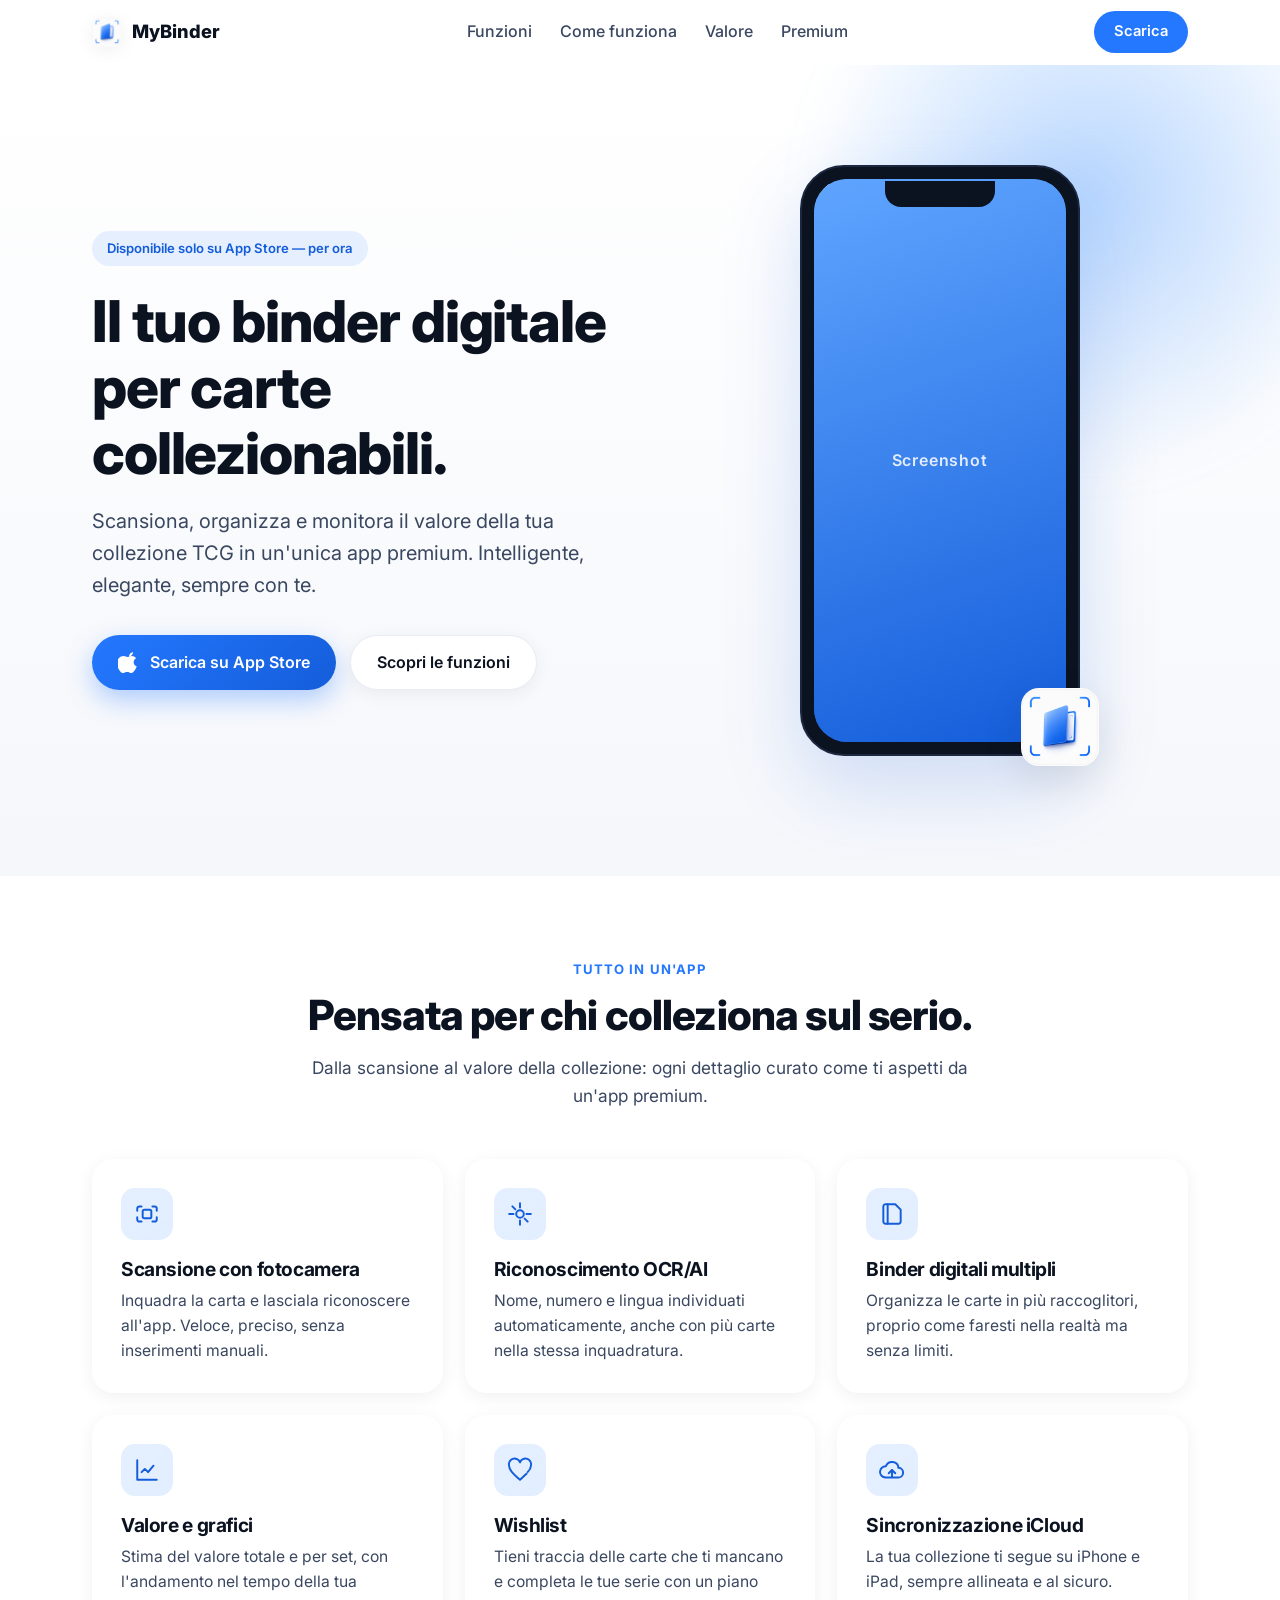
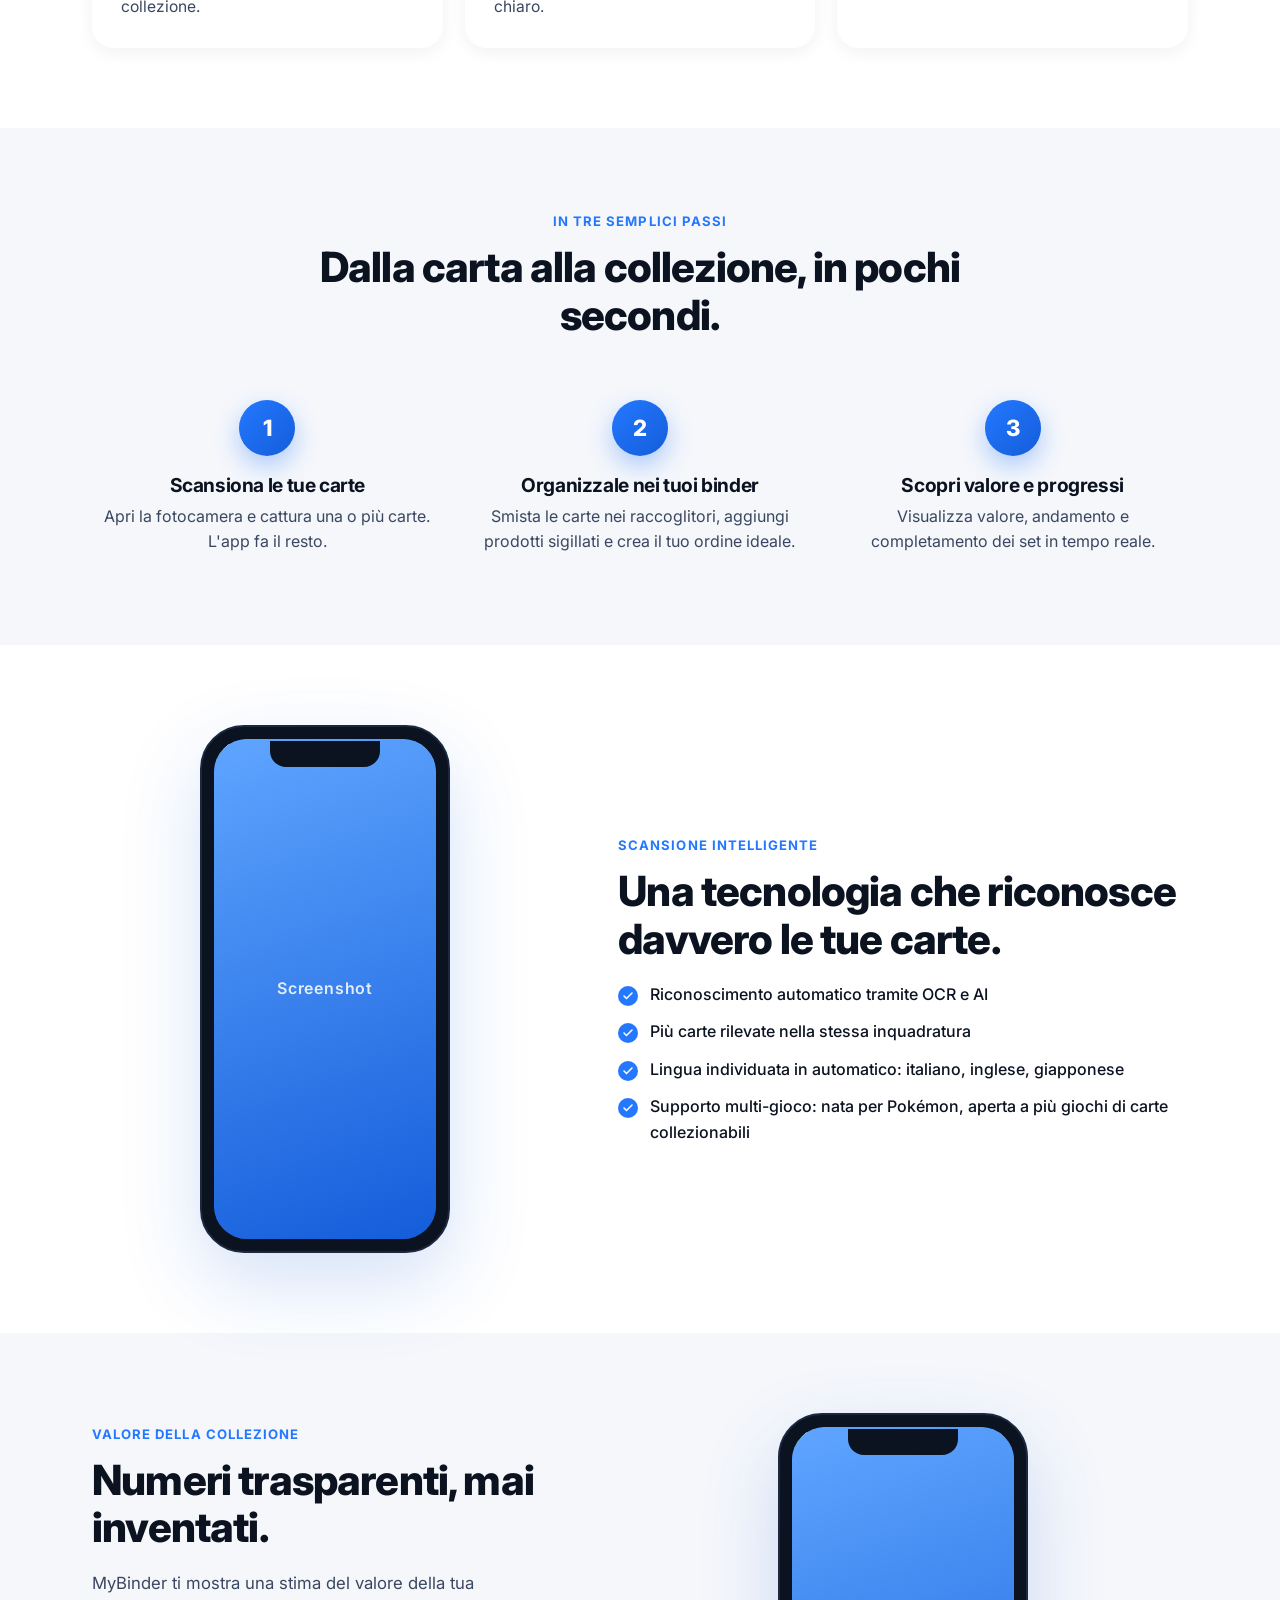
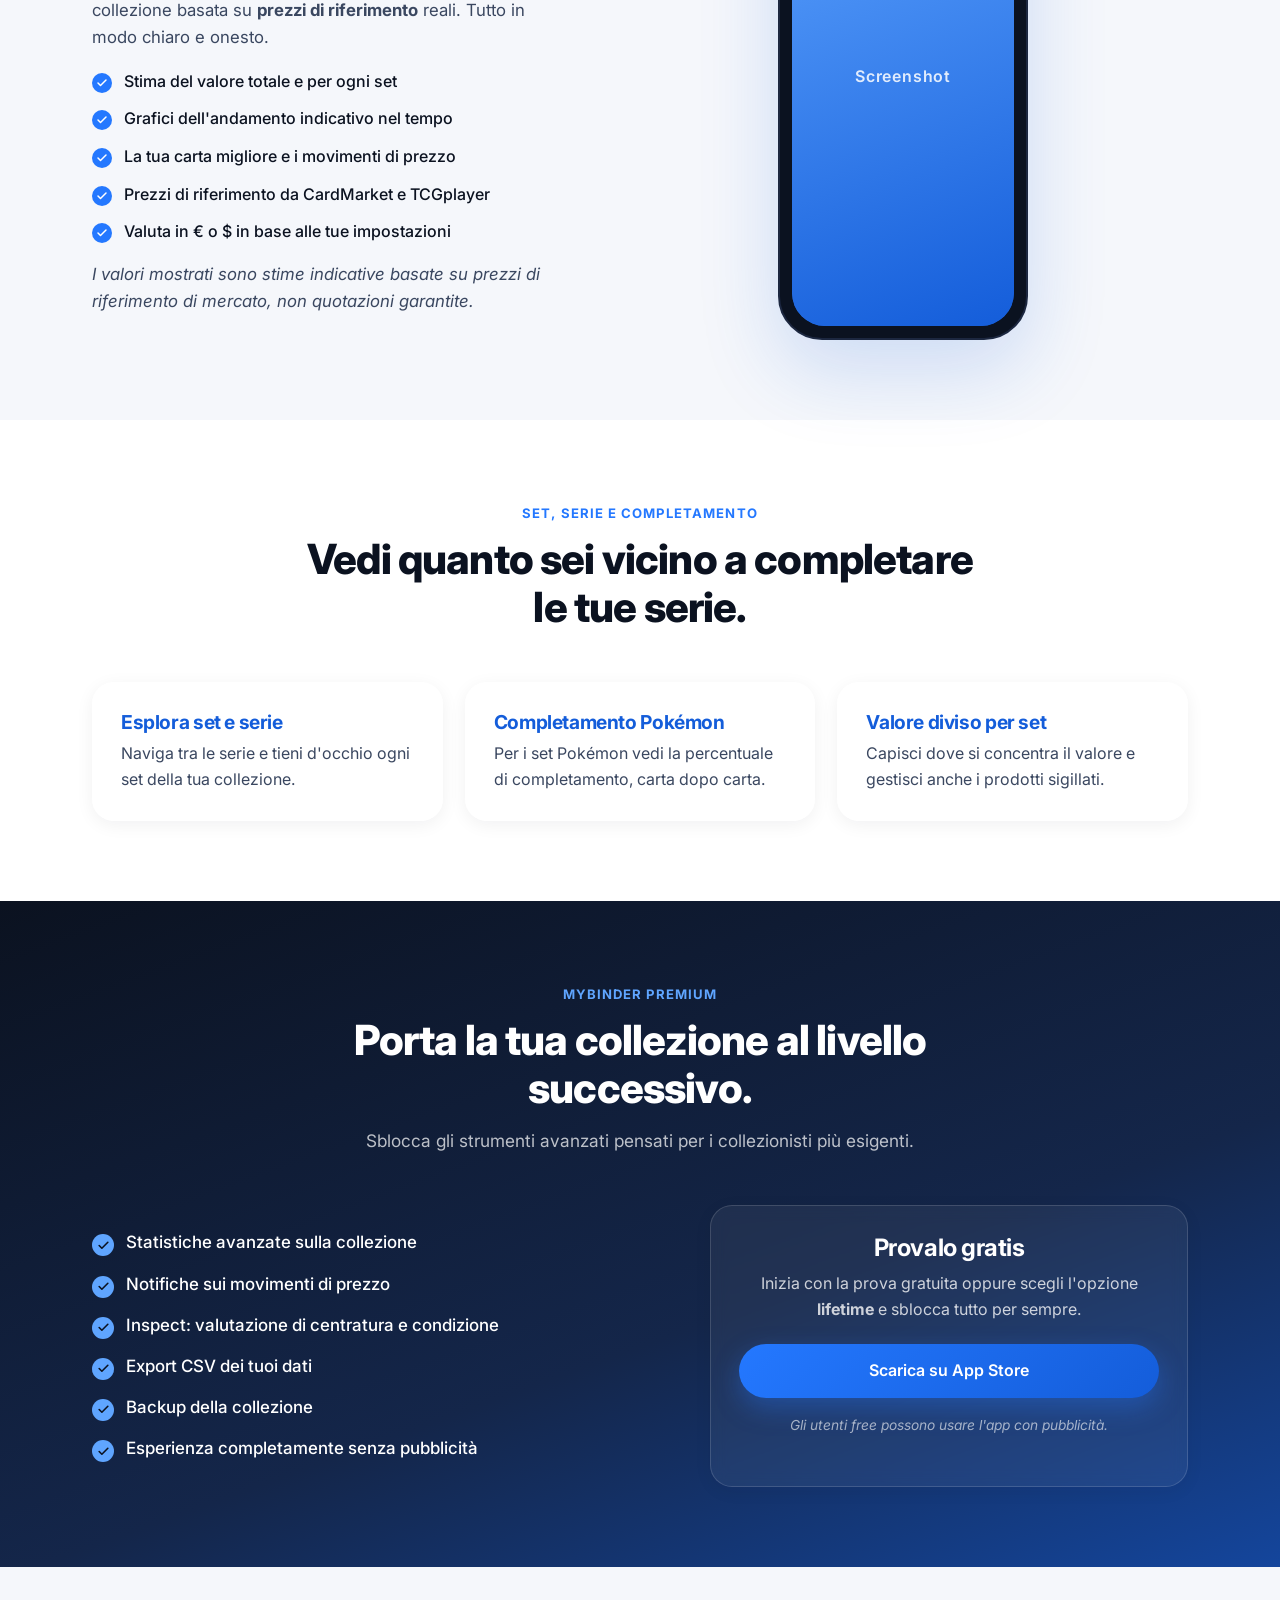
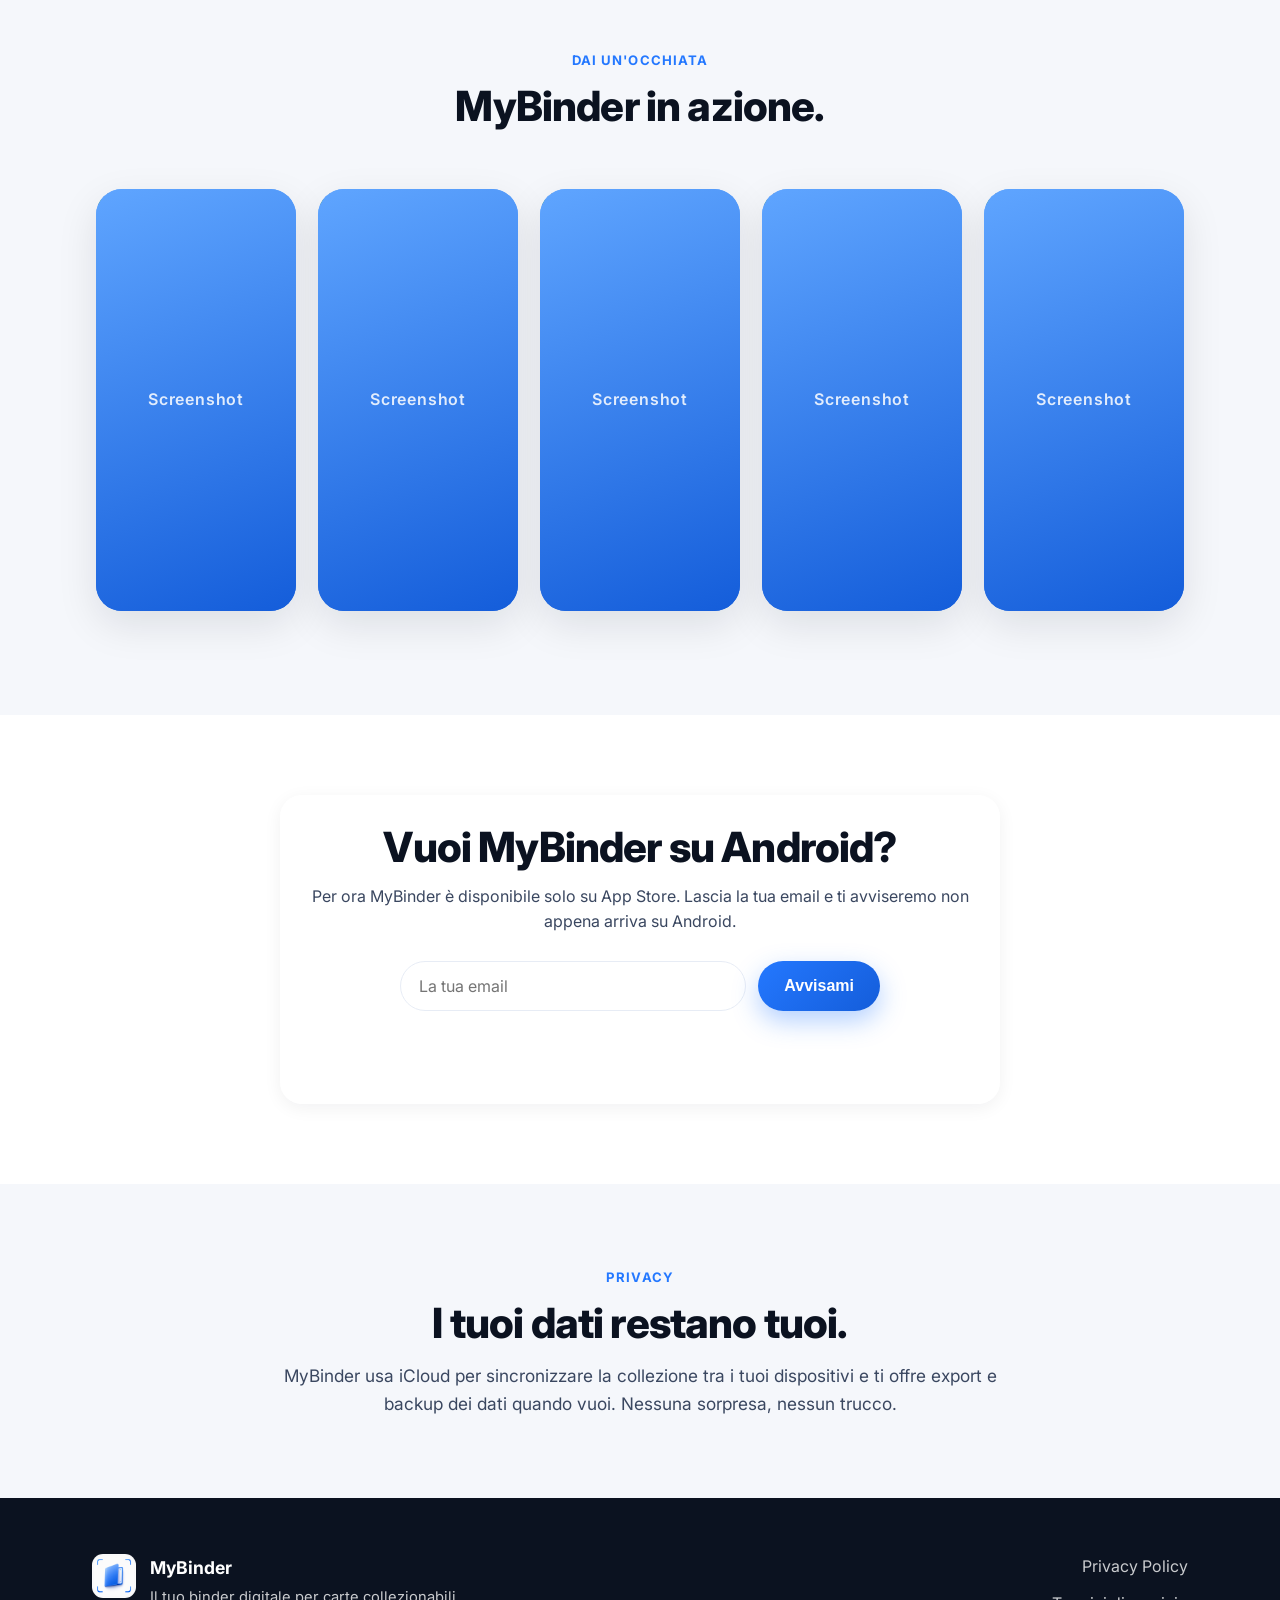
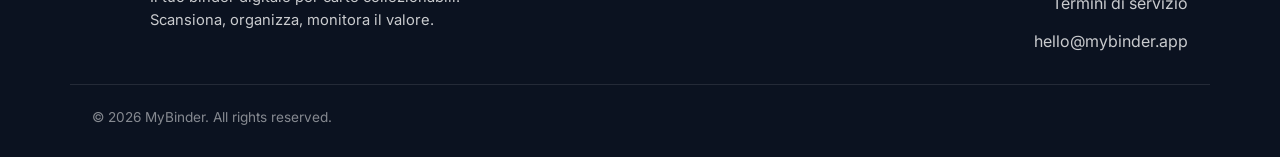
==== MyBinder-Site/index.html @ ea9245f7 "Initial MyBinder website" ====
<!DOCTYPE html>
<html lang="it">
<head>
  <meta charset="UTF-8" />
  <meta name="viewport" content="width=device-width, initial-scale=1.0" />

  <!-- ===================== SEO ===================== -->
  <title>MyBinder — Il tuo binder digitale per carte collezionabili</title>
  <meta name="description" content="MyBinder è l'app premium per iPhone e iPad che ti permette di scansionare, organizzare e monitorare il valore della tua collezione di carte TCG. Multi-gioco, intelligente, elegante." />
  <meta name="theme-color" content="#2478FF" />
  <link rel="canonical" href="https://www.mybinder.app/" />

  <!-- ===================== Open Graph ===================== -->
  <meta property="og:type" content="website" />
  <meta property="og:title" content="MyBinder — Il tuo binder digitale per carte collezionabili" />
  <meta property="og:description" content="Scansiona, organizza e monitora il valore della tua collezione TCG in un'unica app premium. Disponibile su App Store." />
  <meta property="og:image" content="assets/og-image.png" /> <!-- TODO: sostituisci con un'immagine social 1200x630 -->
  <meta property="og:url" content="https://www.mybinder.app/" />
  <meta property="og:locale" content="it_IT" />

  <!-- ===================== Twitter ===================== -->
  <meta name="twitter:card" content="summary_large_image" />
  <meta name="twitter:title" content="MyBinder — Il tuo binder digitale per carte collezionabili" />
  <meta name="twitter:description" content="Scansiona, organizza e monitora il valore della tua collezione TCG in un'unica app premium." />
  <meta name="twitter:image" content="assets/og-image.png" />

  <!-- ===================== Favicon / App icon ===================== -->
  <link rel="icon" type="image/png" href="assets/app-icon.png" />
  <link rel="apple-touch-icon" href="assets/app-icon.png" />

  <!-- ===================== Fonts ===================== -->
  <link rel="preconnect" href="https://fonts.googleapis.com" />
  <link rel="preconnect" href="https://fonts.gstatic.com" crossorigin />
  <link href="https://fonts.googleapis.com/css2?family=Inter:wght@400;500;600;700;800&display=swap" rel="stylesheet" />

  <link rel="stylesheet" href="styles/style.css" />
</head>
<body>

  <!-- ===================== NAVBAR ===================== -->
  <header class="nav" id="nav">
    <div class="container nav__inner">
      <a href="#hero" class="nav__brand">
        <img src="assets/app-icon.png" alt="Icona MyBinder" class="nav__icon" />
        <span>MyBinder</span>
      </a>
      <nav class="nav__links">
        <a href="#features">Funzioni</a>
        <a href="#how">Come funziona</a>
        <a href="#value">Valore</a>
        <a href="#premium">Premium</a>
      </nav>
      <!-- TODO: incolla qui il link reale dell'App Store -->
      <a href="#" class="btn btn--small" data-appstore>Scarica</a>
    </div>
  </header>

  <main>

    <!-- ===================== HERO ===================== -->
    <section class="hero" id="hero">
      <div class="hero__glow" aria-hidden="true"></div>
      <div class="container hero__inner">
        <div class="hero__copy reveal">
          <span class="hero__badge">Disponibile solo su App Store — per ora</span>
          <h1 class="hero__title">Il tuo binder digitale<br />per carte collezionabili.</h1>
          <p class="hero__subtitle">
            Scansiona, organizza e monitora il valore della tua collezione TCG
            in un'unica app premium. Intelligente, elegante, sempre con te.
          </p>
          <div class="hero__cta">
            <!-- TODO: incolla qui il link reale dell'App Store -->
            <a href="#" class="btn btn--appstore" data-appstore>
              <svg viewBox="0 0 24 24" width="22" height="22" fill="currentColor" aria-hidden="true"><path d="M16.365 1.43c0 1.14-.42 2.2-1.12 3-.78.9-2.05 1.6-3.1 1.52-.13-1.1.43-2.27 1.1-3.02.77-.86 2.13-1.5 3.12-1.5zM20.5 17.04c-.6 1.38-.88 2-1.66 3.22-1.08 1.7-2.6 3.82-4.49 3.84-1.68.02-2.11-1.1-4.39-1.08-2.28.01-2.76 1.1-4.44 1.08-1.89-.02-3.33-1.93-4.41-3.63C-1.4 16.7-1.72 10.9.95 7.86c1.27-1.45 3.27-2.37 5.1-2.37 1.86 0 3.03 1.1 4.57 1.1 1.49 0 2.4-1.1 4.55-1.1 1.63 0 3.36.89 4.59 2.42-4.03 2.2-3.37 7.96.74 9.13z"/></svg>
              Scarica su App Store
            </a>
            <a href="#features" class="btn btn--ghost">Scopri le funzioni</a>
          </div>
        </div>

        <div class="hero__visual reveal">
          <div class="phone">
            <div class="phone__notch" aria-hidden="true"></div>
            <!-- TODO: sostituisci con lo screenshot reale della home (assets/screenshots/screenshot-home.png) -->
            <img src="assets/screenshots/screenshot-home.png" alt="Schermata principale di MyBinder" class="phone__shot" onerror="this.classList.add('is-placeholder')" />
          </div>
          <div class="hero__appicon">
            <img src="assets/app-icon.png" alt="Icona dell'app MyBinder" />
          </div>
        </div>
      </div>
    </section>

    <!-- ===================== FEATURE PRINCIPALI ===================== -->
    <section class="section" id="features">
      <div class="container">
        <div class="section__head reveal">
          <span class="eyebrow">Tutto in un'app</span>
          <h2>Pensata per chi colleziona sul serio.</h2>
          <p>Dalla scansione al valore della collezione: ogni dettaglio curato come ti aspetti da un'app premium.</p>
        </div>

        <div class="grid grid--features">
          <article class="card feature reveal">
            <div class="feature__icon">
              <svg viewBox="0 0 24 24" fill="none" stroke="currentColor" stroke-width="1.8" stroke-linecap="round" stroke-linejoin="round"><path d="M3 9V7a2 2 0 0 1 2-2h2"/><path d="M17 5h2a2 2 0 0 1 2 2v2"/><path d="M21 15v2a2 2 0 0 1-2 2h-2"/><path d="M7 19H5a2 2 0 0 1-2-2v-2"/><rect x="8" y="8" width="8" height="8" rx="1.5"/></svg>
            </div>
            <h3>Scansione con fotocamera</h3>
            <p>Inquadra la carta e lasciala riconoscere all'app. Veloce, preciso, senza inserimenti manuali.</p>
          </article>

          <article class="card feature reveal">
            <div class="feature__icon">
              <svg viewBox="0 0 24 24" fill="none" stroke="currentColor" stroke-width="1.8" stroke-linecap="round" stroke-linejoin="round"><path d="M12 2v4"/><path d="M12 18v4"/><path d="m4.93 4.93 2.83 2.83"/><path d="m16.24 16.24 2.83 2.83"/><path d="M2 12h4"/><path d="M18 12h4"/><circle cx="12" cy="12" r="3.5"/></svg>
            </div>
            <h3>Riconoscimento OCR/AI</h3>
            <p>Nome, numero e lingua individuati automaticamente, anche con più carte nella stessa inquadratura.</p>
          </article>

          <article class="card feature reveal">
            <div class="feature__icon">
              <svg viewBox="0 0 24 24" fill="none" stroke="currentColor" stroke-width="1.8" stroke-linecap="round" stroke-linejoin="round"><path d="M4 5a2 2 0 0 1 2-2h9l5 5v11a2 2 0 0 1-2 2H6a2 2 0 0 1-2-2z"/><path d="M8 3v18"/></svg>
            </div>
            <h3>Binder digitali multipli</h3>
            <p>Organizza le carte in più raccoglitori, proprio come faresti nella realtà ma senza limiti.</p>
          </article>

          <article class="card feature reveal">
            <div class="feature__icon">
              <svg viewBox="0 0 24 24" fill="none" stroke="currentColor" stroke-width="1.8" stroke-linecap="round" stroke-linejoin="round"><path d="M3 3v18h18"/><path d="m7 14 3-3 3 3 5-6"/></svg>
            </div>
            <h3>Valore e grafici</h3>
            <p>Stima del valore totale e per set, con l'andamento nel tempo della tua collezione.</p>
          </article>

          <article class="card feature reveal">
            <div class="feature__icon">
              <svg viewBox="0 0 24 24" fill="none" stroke="currentColor" stroke-width="1.8" stroke-linecap="round" stroke-linejoin="round"><path d="M19 14c1.5-1.5 3-3.3 3-5.5A4.5 4.5 0 0 0 12 5 4.5 4.5 0 0 0 2 8.5C2 13 7.5 17 12 21c2-1.8 4.4-3.9 6-5.5"/></svg>
            </div>
            <h3>Wishlist</h3>
            <p>Tieni traccia delle carte che ti mancano e completa le tue serie con un piano chiaro.</p>
          </article>

          <article class="card feature reveal">
            <div class="feature__icon">
              <svg viewBox="0 0 24 24" fill="none" stroke="currentColor" stroke-width="1.8" stroke-linecap="round" stroke-linejoin="round"><path d="M17.5 19a4.5 4.5 0 0 0 .5-9 6 6 0 0 0-11.6-1.5A4 4 0 0 0 6 19z"/><path d="M12 12v6"/><path d="m9 15 3-3 3 3"/></svg>
            </div>
            <h3>Sincronizzazione iCloud</h3>
            <p>La tua collezione ti segue su iPhone e iPad, sempre allineata e al sicuro.</p>
          </article>
        </div>
      </div>
    </section>

    <!-- ===================== COME FUNZIONA ===================== -->
    <section class="section section--soft" id="how">
      <div class="container">
        <div class="section__head reveal">
          <span class="eyebrow">In tre semplici passi</span>
          <h2>Dalla carta alla collezione, in pochi secondi.</h2>
        </div>

        <div class="grid grid--steps">
          <article class="step reveal">
            <span class="step__num">1</span>
            <h3>Scansiona le tue carte</h3>
            <p>Apri la fotocamera e cattura una o più carte. L'app fa il resto.</p>
          </article>
          <article class="step reveal">
            <span class="step__num">2</span>
            <h3>Organizzale nei tuoi binder</h3>
            <p>Smista le carte nei raccoglitori, aggiungi prodotti sigillati e crea il tuo ordine ideale.</p>
          </article>
          <article class="step reveal">
            <span class="step__num">3</span>
            <h3>Scopri valore e progressi</h3>
            <p>Visualizza valore, andamento e completamento dei set in tempo reale.</p>
          </article>
        </div>
      </div>
    </section>

    <!-- ===================== SCANSIONE INTELLIGENTE ===================== -->
    <section class="section" id="scan">
      <div class="container split">
        <div class="split__media reveal">
          <div class="phone phone--sm">
            <div class="phone__notch" aria-hidden="true"></div>
            <!-- TODO: sostituisci con screenshot-scan.png -->
            <img src="assets/screenshots/screenshot-scan.png" alt="Schermata di scansione di MyBinder" class="phone__shot" onerror="this.classList.add('is-placeholder')" />
          </div>
        </div>
        <div class="split__copy reveal">
          <span class="eyebrow">Scansione intelligente</span>
          <h2>Una tecnologia che riconosce davvero le tue carte.</h2>
          <ul class="ticks">
            <li>Riconoscimento automatico tramite OCR e AI</li>
            <li>Più carte rilevate nella stessa inquadratura</li>
            <li>Lingua individuata in automatico: italiano, inglese, giapponese</li>
            <li>Supporto multi-gioco: nata per Pokémon, aperta a più giochi di carte collezionabili</li>
          </ul>
        </div>
      </div>
    </section>

    <!-- ===================== VALORE DELLA COLLEZIONE ===================== -->
    <section class="section section--soft" id="value">
      <div class="container split split--reverse">
        <div class="split__media reveal">
          <div class="phone phone--sm">
            <div class="phone__notch" aria-hidden="true"></div>
            <!-- TODO: sostituisci con screenshot-value.png -->
            <img src="assets/screenshots/screenshot-value.png" alt="Schermata del valore della collezione in MyBinder" class="phone__shot" onerror="this.classList.add('is-placeholder')" />
          </div>
        </div>
        <div class="split__copy reveal">
          <span class="eyebrow">Valore della collezione</span>
          <h2>Numeri trasparenti, mai inventati.</h2>
          <p>
            MyBinder ti mostra una stima del valore della tua collezione basata su
            <strong>prezzi di riferimento</strong> reali. Tutto in modo chiaro e onesto.
          </p>
          <ul class="ticks">
            <li>Stima del valore totale e per ogni set</li>
            <li>Grafici dell'andamento indicativo nel tempo</li>
            <li>La tua carta migliore e i movimenti di prezzo</li>
            <li>Prezzi di riferimento da CardMarket e TCGplayer</li>
            <li>Valuta in € o $ in base alle tue impostazioni</li>
          </ul>
          <p class="note">
            I valori mostrati sono stime indicative basate su prezzi di riferimento di mercato, non quotazioni garantite.
          </p>
        </div>
      </div>
    </section>

    <!-- ===================== SET, SERIE E COMPLETAMENTO ===================== -->
    <section class="section" id="sets">
      <div class="container">
        <div class="section__head reveal">
          <span class="eyebrow">Set, serie e completamento</span>
          <h2>Vedi quanto sei vicino a completare le tue serie.</h2>
        </div>
        <div class="grid grid--trio">
          <article class="card pill reveal">
            <h3>Esplora set e serie</h3>
            <p>Naviga tra le serie e tieni d'occhio ogni set della tua collezione.</p>
          </article>
          <article class="card pill reveal">
            <h3>Completamento Pokémon</h3>
            <p>Per i set Pokémon vedi la percentuale di completamento, carta dopo carta.</p>
          </article>
          <article class="card pill reveal">
            <h3>Valore diviso per set</h3>
            <p>Capisci dove si concentra il valore e gestisci anche i prodotti sigillati.</p>
          </article>
        </div>
      </div>
    </section>

    <!-- ===================== PREMIUM ===================== -->
    <section class="section section--premium" id="premium">
      <div class="container">
        <div class="section__head reveal">
          <span class="eyebrow eyebrow--light">MyBinder Premium</span>
          <h2>Porta la tua collezione al livello successivo.</h2>
          <p>Sblocca gli strumenti avanzati pensati per i collezionisti più esigenti.</p>
        </div>

        <div class="premium__grid">
          <ul class="premium__list reveal">
            <li>Statistiche avanzate sulla collezione</li>
            <li>Notifiche sui movimenti di prezzo</li>
            <li>Inspect: valutazione di centratura e condizione</li>
            <li>Export CSV dei tuoi dati</li>
            <li>Backup della collezione</li>
            <li>Esperienza completamente senza pubblicità</li>
          </ul>
          <div class="premium__cta card reveal">
            <h3>Provalo gratis</h3>
            <p>Inizia con la prova gratuita oppure scegli l'opzione <strong>lifetime</strong> e sblocca tutto per sempre.</p>
            <!-- TODO: incolla qui il link reale dell'App Store -->
            <a href="#" class="btn btn--appstore" data-appstore>Scarica su App Store</a>
            <p class="note note--center">Gli utenti free possono usare l'app con pubblicità.</p>
          </div>
        </div>
      </div>
    </section>

    <!-- ===================== SCREENSHOT GALLERY ===================== -->
    <section class="section section--soft" id="gallery">
      <div class="container">
        <div class="section__head reveal">
          <span class="eyebrow">Dai un'occhiata</span>
          <h2>MyBinder in azione.</h2>
        </div>
        <div class="gallery reveal">
          <!-- TODO: sostituisci ogni immagine con lo screenshot reale corrispondente -->
          <div class="gallery__item"><img src="assets/screenshots/screenshot-home.png" alt="Schermata home" onerror="this.classList.add('is-placeholder')" /></div>
          <div class="gallery__item"><img src="assets/screenshots/screenshot-scan.png" alt="Schermata scansione" onerror="this.classList.add('is-placeholder')" /></div>
          <div class="gallery__item"><img src="assets/screenshots/screenshot-binder.png" alt="Schermata binder" onerror="this.classList.add('is-placeholder')" /></div>
          <div class="gallery__item"><img src="assets/screenshots/screenshot-value.png" alt="Schermata valore" onerror="this.classList.add('is-placeholder')" /></div>
          <div class="gallery__item"><img src="assets/screenshots/screenshot-premium.png" alt="Schermata premium" onerror="this.classList.add('is-placeholder')" /></div>
        </div>
      </div>
    </section>

    <!-- ===================== ANDROID WAITLIST ===================== -->
    <section class="section" id="android">
      <div class="container">
        <div class="waitlist card reveal">
          <h2>Vuoi MyBinder su Android?</h2>
          <p>Per ora MyBinder è disponibile solo su App Store. Lascia la tua email e ti avviseremo non appena arriva su Android.</p>
          <!--
            TODO: questo form è statico/non funzionante.
            Per renderlo attivo collega un servizio, ad esempio:
              - Formspree:  <form action="https://formspree.io/f/XXXX" method="POST">
              - Supabase / Firebase: gestisci l'invio in scripts/main.js (vedi handleWaitlist)
          -->
          <form class="waitlist__form" id="waitlist-form">
            <input type="email" name="email" placeholder="La tua email" required aria-label="La tua email" />
            <button type="submit" class="btn btn--appstore">Avvisami</button>
          </form>
          <p class="waitlist__msg" id="waitlist-msg" role="status" aria-live="polite"></p>
        </div>
      </div>
    </section>

    <!-- ===================== PRIVACY ===================== -->
    <section class="section section--soft" id="privacy">
      <div class="container privacy reveal">
        <span class="eyebrow">Privacy</span>
        <h2>I tuoi dati restano tuoi.</h2>
        <p>
          MyBinder usa iCloud per sincronizzare la collezione tra i tuoi dispositivi
          e ti offre export e backup dei dati quando vuoi. Nessuna sorpresa, nessun trucco.
        </p>
      </div>
    </section>

  </main>

  <!-- ===================== FOOTER ===================== -->
  <footer class="footer">
    <div class="container footer__inner">
      <div class="footer__brand">
        <img src="assets/app-icon.png" alt="Icona MyBinder" class="footer__icon" />
        <div>
          <strong>MyBinder</strong>
          <p>Il tuo binder digitale per carte collezionabili. Scansiona, organizza, monitora il valore.</p>
        </div>
      </div>
      <nav class="footer__links">
        <a href="privacy.html">Privacy Policy</a>
        <a href="terms.html">Termini di servizio</a>
        <!-- TODO: sostituisci con la tua email di contatto reale -->
        <a href="mailto:hello@mybinder.app">hello@mybinder.app</a>
      </nav>
    </div>
    <div class="container footer__bottom">
      <span>© 2026 MyBinder. All rights reserved.</span>
    </div>
  </footer>

  <script src="scripts/main.js"></script>
</body>
</html>
---- MyBinder-Site/styles/style.css ----
/* ===================================================================
   MyBinder — Landing page
   Palette, layout e componenti. Mobile-first.
   =================================================================== */

:root {
  /* Palette */
  --blue:        #2478FF;
  --blue-hi:     #5FA5FF;
  --blue-dark:   #145DDA;
  --ink:         #0B1220;
  --ink-soft:    #3a4760;
  --soft-1:      #F5F7FB;
  --soft-2:      #E7ECF5;
  --white:       #ffffff;

  /* Effetti */
  --radius:      22px;
  --radius-sm:   14px;
  --shadow-sm:   0 4px 18px rgba(11, 18, 32, 0.06);
  --shadow-md:   0 14px 40px rgba(11, 18, 32, 0.10);
  --shadow-lg:   0 30px 80px rgba(20, 93, 218, 0.18);
  --glass:       rgba(255, 255, 255, 0.7);

  /* Layout */
  --maxw:        1140px;
  --gutter:      22px;

  --font:        'Inter', -apple-system, BlinkMacSystemFont, 'Segoe UI', Roboto, sans-serif;
}

/* ---------- Reset ---------- */
* { margin: 0; padding: 0; box-sizing: border-box; }

html { scroll-behavior: smooth; }

body {
  font-family: var(--font);
  color: var(--ink);
  background: var(--white);
  line-height: 1.6;
  -webkit-font-smoothing: antialiased;
  text-rendering: optimizeLegibility;
  overflow-x: hidden;
}

img { max-width: 100%; display: block; }
a { color: inherit; text-decoration: none; }
ul { list-style: none; }

.container {
  width: 100%;
  max-width: var(--maxw);
  margin: 0 auto;
  padding: 0 var(--gutter);
}

/* ---------- Tipografia ---------- */
h1, h2, h3 { line-height: 1.15; letter-spacing: -0.02em; font-weight: 800; }
h2 { font-size: clamp(1.7rem, 4vw, 2.6rem); }
h3 { font-size: 1.2rem; font-weight: 700; }

.eyebrow {
  display: inline-block;
  font-size: 0.82rem;
  font-weight: 700;
  letter-spacing: 0.08em;
  text-transform: uppercase;
  color: var(--blue);
  margin-bottom: 12px;
}
.eyebrow--light { color: var(--blue-hi); }

/* ---------- Bottoni ---------- */
.btn {
  display: inline-flex;
  align-items: center;
  justify-content: center;
  gap: 10px;
  font-weight: 600;
  font-size: 1rem;
  padding: 14px 26px;
  border-radius: 999px;
  cursor: pointer;
  border: none;
  transition: transform .22s ease, box-shadow .22s ease, background .22s ease;
  white-space: nowrap;
}
.btn--appstore {
  background: linear-gradient(135deg, var(--blue) 0%, var(--blue-dark) 100%);
  color: #fff;
  box-shadow: 0 10px 26px rgba(36, 120, 255, 0.35);
}
.btn--appstore:hover { transform: translateY(-2px); box-shadow: 0 16px 34px rgba(36, 120, 255, 0.45); }
.btn--ghost {
  background: var(--white);
  color: var(--ink);
  border: 1px solid var(--soft-2);
  box-shadow: var(--shadow-sm);
}
.btn--ghost:hover { transform: translateY(-2px); border-color: var(--blue-hi); }
.btn--small { padding: 9px 20px; font-size: 0.92rem; background: var(--blue); color: #fff; }
.btn--small:hover { background: var(--blue-dark); }

/* ---------- Navbar ---------- */
.nav {
  position: sticky;
  top: 0;
  z-index: 100;
  backdrop-filter: saturate(180%) blur(14px);
  -webkit-backdrop-filter: saturate(180%) blur(14px);
  background: rgba(255, 255, 255, 0.72);
  border-bottom: 1px solid transparent;
  transition: border-color .3s ease, box-shadow .3s ease;
}
.nav.is-scrolled { border-color: var(--soft-2); box-shadow: var(--shadow-sm); }
.nav__inner {
  display: flex;
  align-items: center;
  justify-content: space-between;
  height: 64px;
  gap: 18px;
}
.nav__brand { display: flex; align-items: center; gap: 10px; font-weight: 800; font-size: 1.15rem; }
.nav__icon { width: 30px; height: 30px; border-radius: 8px; box-shadow: var(--shadow-sm); }
.nav__links { display: none; gap: 28px; font-weight: 500; color: var(--ink-soft); }
.nav__links a:hover { color: var(--blue); }

@media (min-width: 860px) {
  .nav__links { display: flex; }
}

/* ---------- Hero ---------- */
.hero {
  position: relative;
  padding: 70px 0 90px;
  background: linear-gradient(180deg, #fff 0%, var(--soft-1) 100%);
  overflow: hidden;
}
.hero__glow {
  position: absolute;
  top: -180px; right: -120px;
  width: 620px; height: 620px;
  background: radial-gradient(circle, rgba(95,165,255,0.45) 0%, rgba(36,120,255,0) 65%);
  filter: blur(20px);
  pointer-events: none;
}
.hero__inner {
  position: relative;
  display: grid;
  grid-template-columns: 1fr;
  gap: 50px;
  align-items: center;
}
.hero__badge {
  display: inline-block;
  font-size: 0.82rem;
  font-weight: 600;
  color: var(--blue-dark);
  background: rgba(36, 120, 255, 0.10);
  padding: 7px 15px;
  border-radius: 999px;
  margin-bottom: 22px;
}
.hero__title { font-size: clamp(2.2rem, 6vw, 3.6rem); margin-bottom: 18px; }
.hero__subtitle {
  font-size: clamp(1.05rem, 2.4vw, 1.25rem);
  color: var(--ink-soft);
  max-width: 520px;
  margin-bottom: 34px;
}
.hero__cta { display: flex; flex-wrap: wrap; gap: 14px; }

.hero__visual { position: relative; display: flex; justify-content: center; }
.hero__appicon {
  position: absolute;
  bottom: -10px; right: 18%;
  width: 78px; height: 78px;
  animation: float 5s ease-in-out infinite;
}
.hero__appicon img { border-radius: 18px; box-shadow: var(--shadow-md); }

@media (min-width: 920px) {
  .hero__inner { grid-template-columns: 1.05fr 0.95fr; }
  .hero { padding: 100px 0 120px; }
}

/* ---------- Phone mockup ---------- */
.phone {
  position: relative;
  width: 280px;
  aspect-ratio: 9 / 19;
  background: #0b1220;
  border-radius: 44px;
  padding: 12px;
  box-shadow: var(--shadow-lg);
  border: 2px solid #1c2740;
}
.phone--sm { width: 250px; }
.phone__notch {
  position: absolute;
  top: 14px; left: 50%;
  transform: translateX(-50%);
  width: 110px; height: 26px;
  background: #0b1220;
  border-radius: 0 0 16px 16px;
  z-index: 3;
}
.phone__shot {
  width: 100%; height: 100%;
  object-fit: cover;
  border-radius: 33px;
  background: linear-gradient(160deg, var(--blue-hi), var(--blue-dark));
}
/* Placeholder elegante quando lo screenshot non c'è ancora */
.phone__shot.is-placeholder,
.gallery__item img.is-placeholder {
  position: relative;
}
.phone__shot.is-placeholder::after,
.gallery__item img.is-placeholder::after {
  content: "Screenshot";
  position: absolute;
  inset: 0;
  display: flex;
  align-items: center;
  justify-content: center;
  font-weight: 600;
  letter-spacing: 0.05em;
  color: rgba(255,255,255,0.85);
  background: linear-gradient(160deg, var(--blue-hi), var(--blue-dark));
  border-radius: inherit;
}

@keyframes float {
  0%, 100% { transform: translateY(0); }
  50%      { transform: translateY(-12px); }
}

/* ---------- Sezioni ---------- */
.section { padding: 80px 0; }
.section--soft { background: var(--soft-1); }
.section__head { max-width: 680px; margin: 0 auto 50px; text-align: center; }
.section__head p { color: var(--ink-soft); font-size: 1.08rem; margin-top: 14px; }

/* ---------- Card generica ---------- */
.card {
  background: var(--glass);
  backdrop-filter: blur(8px);
  -webkit-backdrop-filter: blur(8px);
  border: 1px solid rgba(255,255,255,0.6);
  border-radius: var(--radius);
  box-shadow: var(--shadow-sm);
  padding: 28px;
  transition: transform .25s ease, box-shadow .25s ease;
}

/* ---------- Grid feature ---------- */
.grid { display: grid; gap: 22px; }
.grid--features { grid-template-columns: 1fr; }
.feature:hover { transform: translateY(-6px); box-shadow: var(--shadow-md); }
.feature__icon {
  width: 52px; height: 52px;
  display: grid; place-items: center;
  border-radius: 14px;
  background: linear-gradient(135deg, rgba(36,120,255,0.12), rgba(95,165,255,0.18));
  color: var(--blue-dark);
  margin-bottom: 18px;
}
.feature__icon svg { width: 26px; height: 26px; }
.feature h3 { margin-bottom: 8px; }
.feature p { color: var(--ink-soft); font-size: 0.98rem; }

@media (min-width: 640px) { .grid--features { grid-template-columns: 1fr 1fr; } }
@media (min-width: 980px) { .grid--features { grid-template-columns: 1fr 1fr 1fr; } }

/* ---------- Come funziona ---------- */
.grid--steps { grid-template-columns: 1fr; }
.step { text-align: center; padding: 10px; }
.step__num {
  display: grid; place-items: center;
  width: 56px; height: 56px;
  margin: 0 auto 18px;
  border-radius: 50%;
  font-weight: 800; font-size: 1.4rem;
  color: #fff;
  background: linear-gradient(135deg, var(--blue), var(--blue-dark));
  box-shadow: 0 10px 24px rgba(36,120,255,0.35);
}
.step h3 { margin-bottom: 8px; }
.step p { color: var(--ink-soft); }
@media (min-width: 780px) { .grid--steps { grid-template-columns: repeat(3, 1fr); } }

/* ---------- Split (media + copy) ---------- */
.split {
  display: grid;
  grid-template-columns: 1fr;
  gap: 44px;
  align-items: center;
}
.split__media { display: flex; justify-content: center; }
.split__copy h2 { margin-bottom: 18px; }
.split__copy > p { color: var(--ink-soft); font-size: 1.05rem; margin-bottom: 18px; }

.ticks { display: grid; gap: 12px; margin-top: 8px; }
.ticks li {
  position: relative;
  padding-left: 32px;
  color: var(--ink);
  font-weight: 500;
}
.ticks li::before {
  content: "";
  position: absolute;
  left: 0; top: 4px;
  width: 20px; height: 20px;
  border-radius: 50%;
  background: var(--blue) url("data:image/svg+xml,%3Csvg xmlns='http://www.w3.org/2000/svg' width='12' height='12' viewBox='0 0 24 24' fill='none' stroke='white' stroke-width='3' stroke-linecap='round' stroke-linejoin='round'%3E%3Cpath d='M20 6 9 17l-5-5'/%3E%3C/svg%3E") center / 12px no-repeat;
}

.note { font-size: 0.86rem; color: var(--ink-soft); margin-top: 16px; font-style: italic; }
.note--center { text-align: center; }

@media (min-width: 920px) {
  .split { grid-template-columns: 0.9fr 1.1fr; gap: 60px; }
  .split--reverse .split__media { order: 2; }
}

/* ---------- Trio (set) ---------- */
.grid--trio { grid-template-columns: 1fr; }
.pill h3 { margin-bottom: 8px; color: var(--blue-dark); }
.pill p { color: var(--ink-soft); }
@media (min-width: 780px) { .grid--trio { grid-template-columns: repeat(3, 1fr); } }

/* ---------- Premium ---------- */
.section--premium {
  background: linear-gradient(160deg, #0b1220 0%, #14264a 60%, var(--blue-dark) 130%);
  color: #fff;
}
.section--premium .section__head p { color: rgba(255,255,255,0.72); }
.premium__grid {
  display: grid;
  grid-template-columns: 1fr;
  gap: 34px;
  align-items: center;
}
.premium__list { display: grid; gap: 14px; }
.premium__list li {
  position: relative;
  padding-left: 34px;
  font-size: 1.06rem;
  font-weight: 500;
}
.premium__list li::before {
  content: "";
  position: absolute;
  left: 0; top: 5px;
  width: 22px; height: 22px;
  border-radius: 50%;
  background: var(--blue-hi) url("data:image/svg+xml,%3Csvg xmlns='http://www.w3.org/2000/svg' width='13' height='13' viewBox='0 0 24 24' fill='none' stroke='%230b1220' stroke-width='3' stroke-linecap='round' stroke-linejoin='round'%3E%3Cpath d='M20 6 9 17l-5-5'/%3E%3C/svg%3E") center / 13px no-repeat;
}
.premium__cta {
  background: rgba(255,255,255,0.06);
  border: 1px solid rgba(255,255,255,0.14);
  text-align: center;
}
.premium__cta h3 { font-size: 1.5rem; margin-bottom: 10px; }
.premium__cta p { color: rgba(255,255,255,0.78); margin-bottom: 22px; }
.premium__cta .btn--appstore { width: 100%; }
.premium__cta .note { color: rgba(255,255,255,0.6); }

@media (min-width: 880px) { .premium__grid { grid-template-columns: 1.1fr 0.9fr; } }

/* ---------- Gallery ---------- */
.gallery {
  display: grid;
  grid-auto-flow: column;
  grid-auto-columns: 240px;
  gap: 22px;
  overflow-x: auto;
  padding: 8px 4px 24px;
  scroll-snap-type: x mandatory;
  -webkit-overflow-scrolling: touch;
}
.gallery__item {
  scroll-snap-align: center;
  aspect-ratio: 9 / 19;
  border-radius: 26px;
  overflow: hidden;
  box-shadow: var(--shadow-md);
  background: linear-gradient(160deg, var(--blue-hi), var(--blue-dark));
}
.gallery__item img { width: 100%; height: 100%; object-fit: cover; }

@media (min-width: 980px) {
  .gallery {
    grid-auto-flow: row;
    grid-template-columns: repeat(5, 1fr);
    grid-auto-columns: auto;
    overflow: visible;
  }
}

/* ---------- Waitlist ---------- */
.waitlist { max-width: 720px; margin: 0 auto; text-align: center; }
.waitlist h2 { margin-bottom: 12px; }
.waitlist > p { color: var(--ink-soft); margin-bottom: 26px; }
.waitlist__form {
  display: flex;
  gap: 12px;
  max-width: 480px;
  margin: 0 auto;
  flex-wrap: wrap;
}
.waitlist__form input {
  flex: 1 1 220px;
  padding: 14px 18px;
  border-radius: 999px;
  border: 1px solid var(--soft-2);
  font-size: 1rem;
  font-family: inherit;
  outline: none;
  transition: border-color .2s ease, box-shadow .2s ease;
}
.waitlist__form input:focus { border-color: var(--blue); box-shadow: 0 0 0 4px rgba(36,120,255,0.12); }
.waitlist__msg { margin-top: 16px; font-weight: 600; color: var(--blue-dark); min-height: 1.4em; }

/* ---------- Privacy ---------- */
.privacy { max-width: 760px; margin: 0 auto; text-align: center; }
.privacy p { color: var(--ink-soft); font-size: 1.08rem; margin-top: 14px; }

/* ---------- Footer ---------- */
.footer {
  background: var(--ink);
  color: rgba(255,255,255,0.78);
  padding: 56px 0 28px;
}
.footer__inner {
  display: grid;
  grid-template-columns: 1fr;
  gap: 30px;
  padding-bottom: 30px;
  border-bottom: 1px solid rgba(255,255,255,0.1);
}
.footer__brand { display: flex; gap: 14px; align-items: flex-start; max-width: 380px; }
.footer__icon { width: 44px; height: 44px; border-radius: 11px; }
.footer__brand strong { color: #fff; font-size: 1.1rem; }
.footer__brand p { font-size: 0.92rem; margin-top: 4px; }
.footer__links { display: flex; flex-direction: column; gap: 12px; }
.footer__links a:hover { color: var(--blue-hi); }
.footer__bottom { padding-top: 22px; font-size: 0.85rem; color: rgba(255,255,255,0.5); }

@media (min-width: 780px) {
  .footer__inner { grid-template-columns: 1.4fr 1fr; }
  .footer__links { align-items: flex-end; }
}

/* ---------- Pagine legali ---------- */
.legal-hero {
  background: linear-gradient(180deg, #fff 0%, var(--soft-1) 100%);
  padding: 56px 0 40px;
  border-bottom: 1px solid var(--soft-2);
}
.legal-hero h1 { font-size: clamp(1.9rem, 5vw, 2.8rem); }
.legal-hero p { color: var(--ink-soft); margin-top: 10px; }
.legal-back { display: inline-flex; align-items: center; gap: 6px; color: var(--blue); font-weight: 600; margin-bottom: 22px; }
.legal-back:hover { color: var(--blue-dark); }

.legal {
  max-width: 820px;
  margin: 0 auto;
  padding: 56px var(--gutter) 80px;
}
.legal h2 {
  font-size: 1.4rem;
  margin: 40px 0 12px;
  scroll-margin-top: 80px;
}
.legal h2:first-child { margin-top: 0; }
.legal h3 { font-size: 1.1rem; margin: 22px 0 8px; }
.legal p, .legal li { color: var(--ink-soft); font-size: 1rem; }
.legal p { margin-bottom: 14px; }
.legal ul { list-style: disc; padding-left: 22px; margin-bottom: 16px; }
.legal li { margin-bottom: 8px; }
.legal a { color: var(--blue); font-weight: 500; }
.legal a:hover { text-decoration: underline; }
.legal strong { color: var(--ink); }
.legal .updated {
  display: inline-block;
  font-size: 0.85rem;
  font-weight: 600;
  color: var(--blue-dark);
  background: rgba(36,120,255,0.10);
  padding: 6px 14px;
  border-radius: 999px;
}
.legal .placeholder {
  background: #fff8e6;
  border: 1px solid #f3e0a8;
  border-radius: var(--radius-sm);
  padding: 14px 16px;
  font-size: 0.9rem;
  color: #7a5a10;
  margin: 16px 0;
}

/* ---------- Reveal on scroll ---------- */
.reveal {
  opacity: 0;
  transform: translateY(26px);
  transition: opacity .7s ease, transform .7s ease;
}
.reveal.is-visible { opacity: 1; transform: none; }

@media (prefers-reduced-motion: reduce) {
  .reveal { opacity: 1; transform: none; transition: none; }
  .hero__appicon { animation: none; }
  html { scroll-behavior: auto; }
}
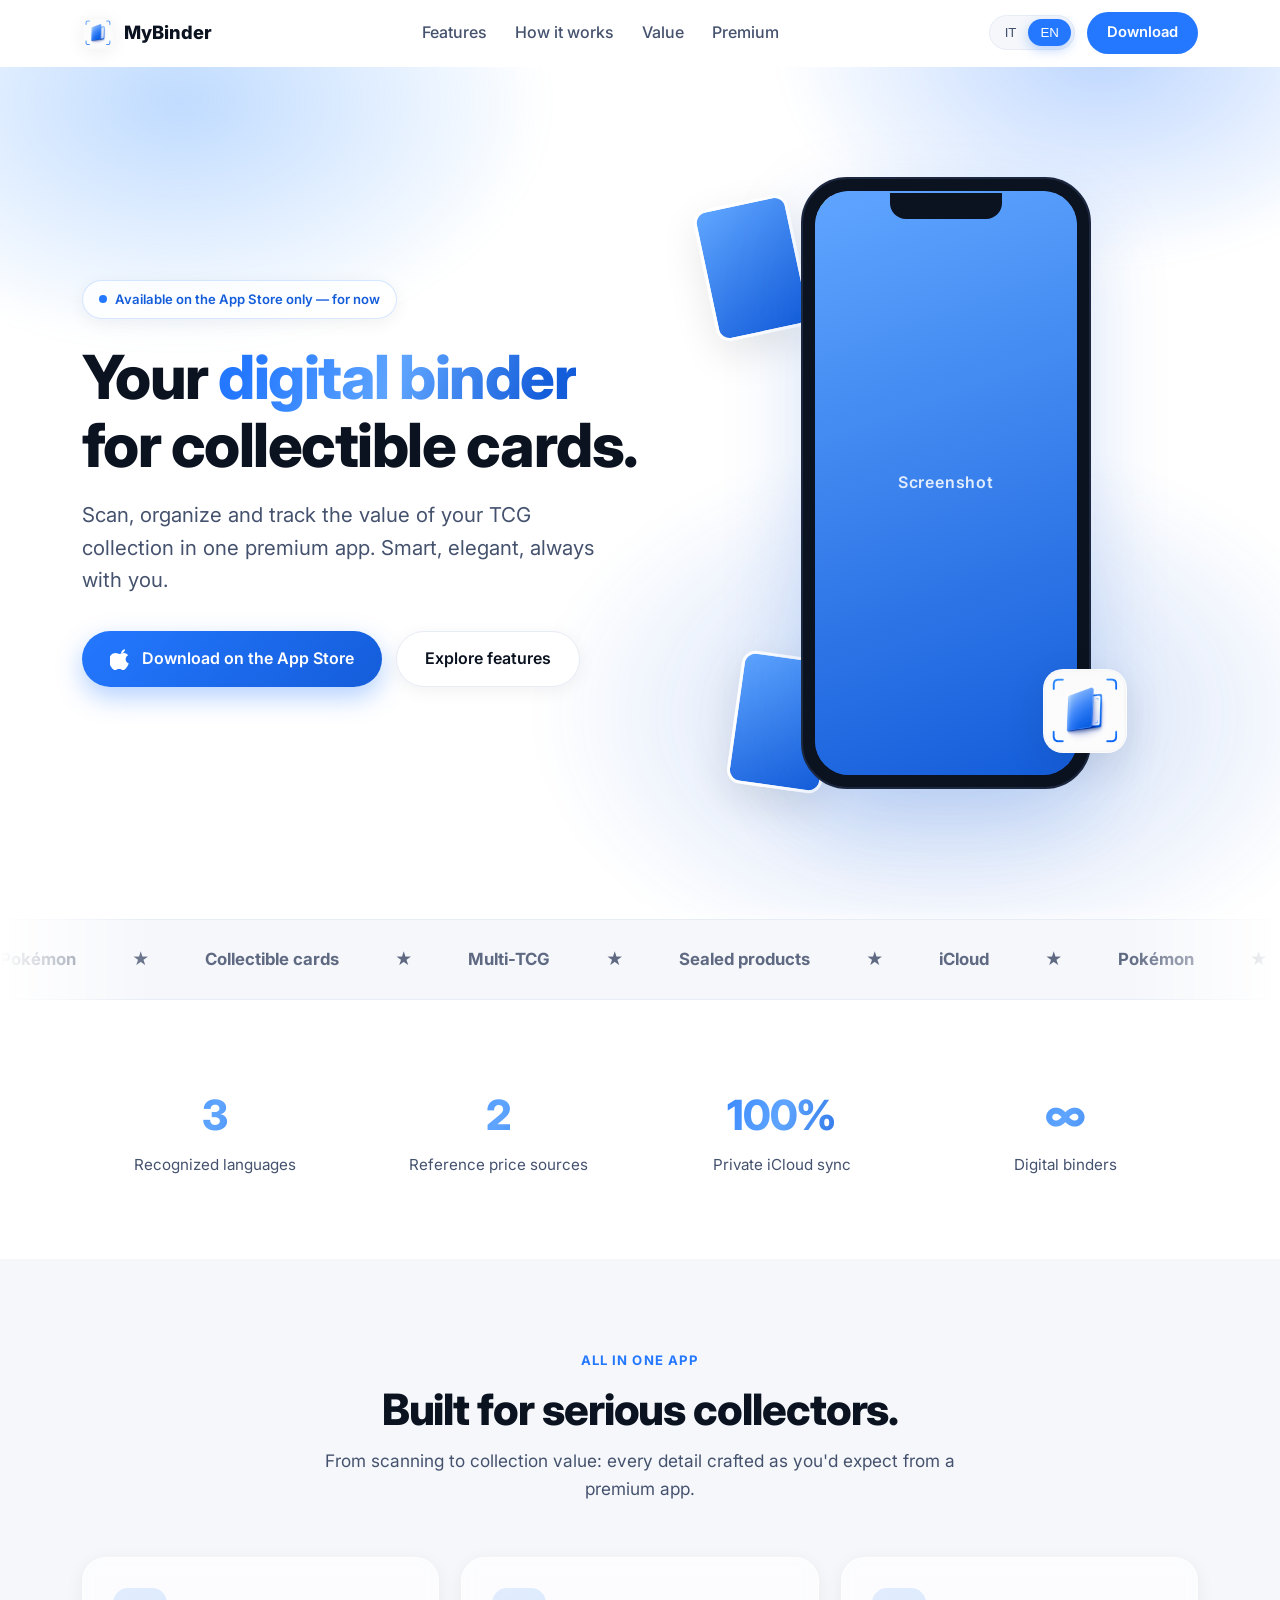
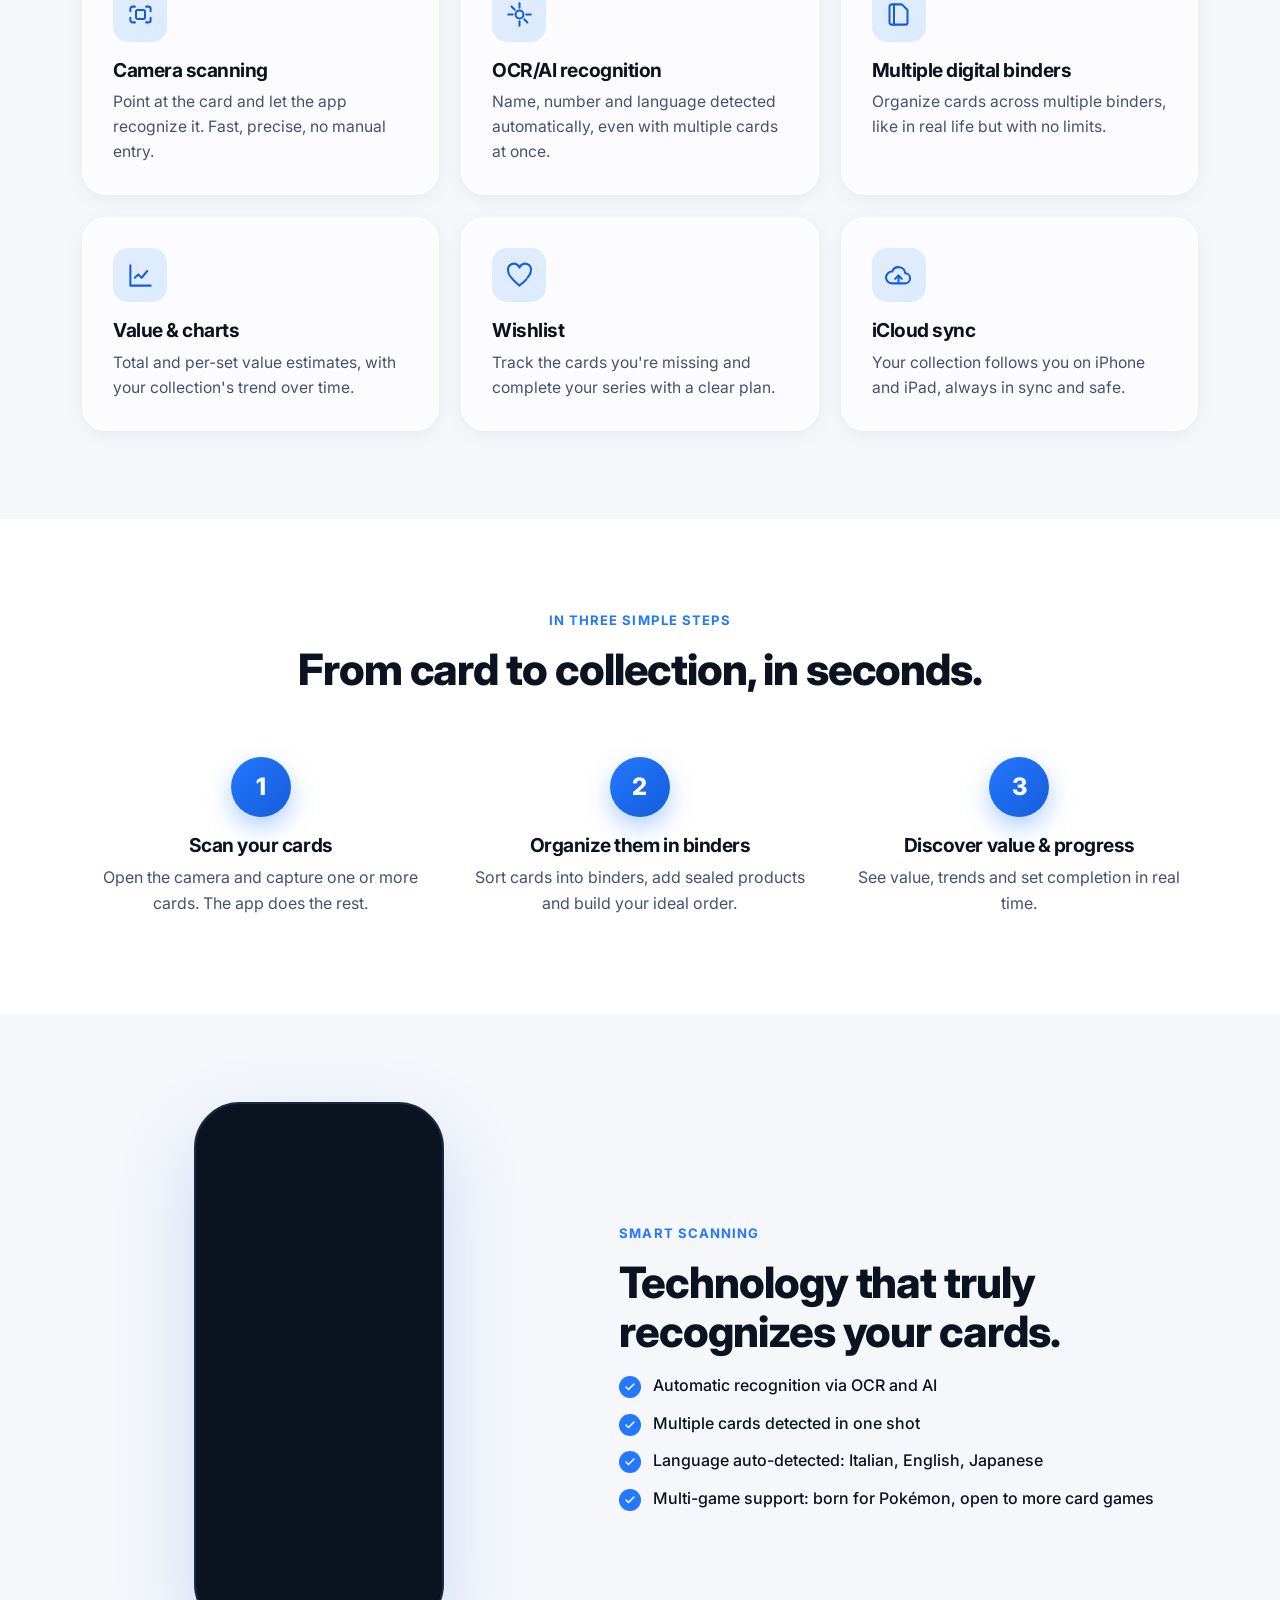
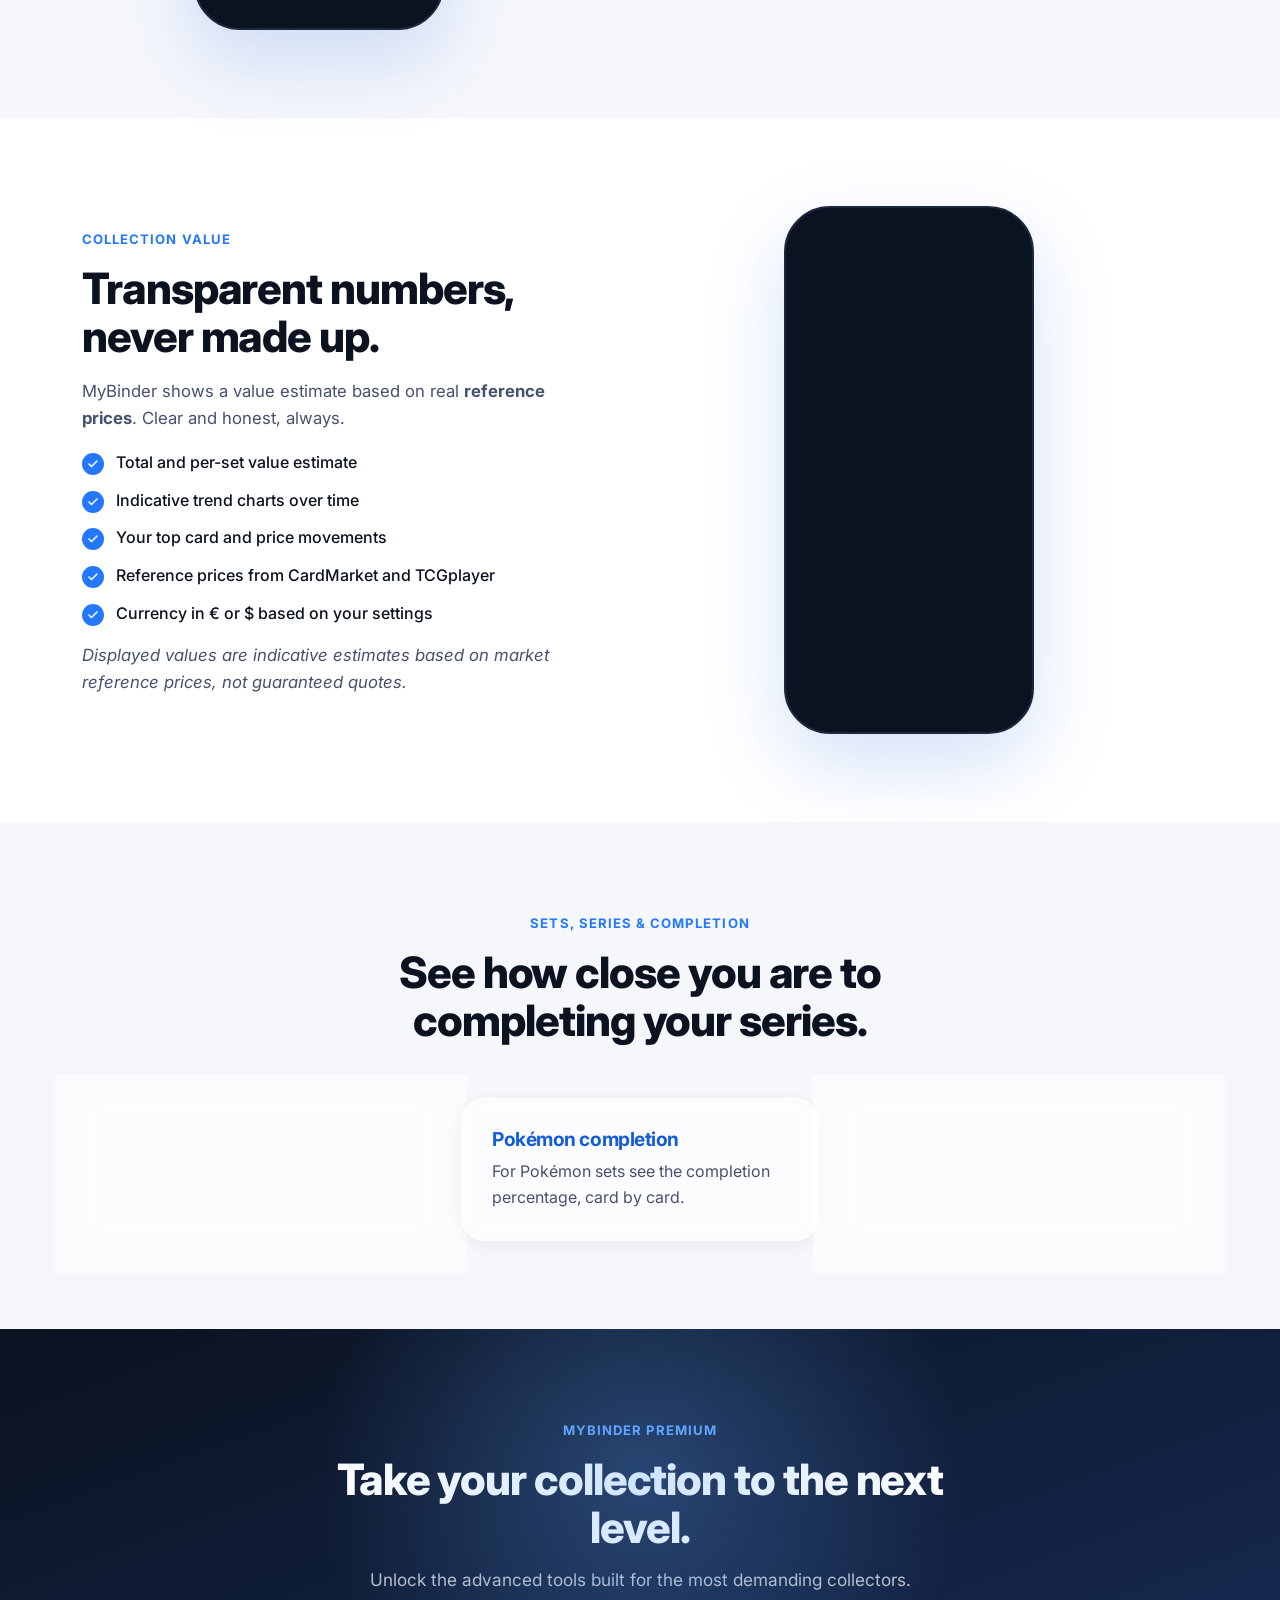
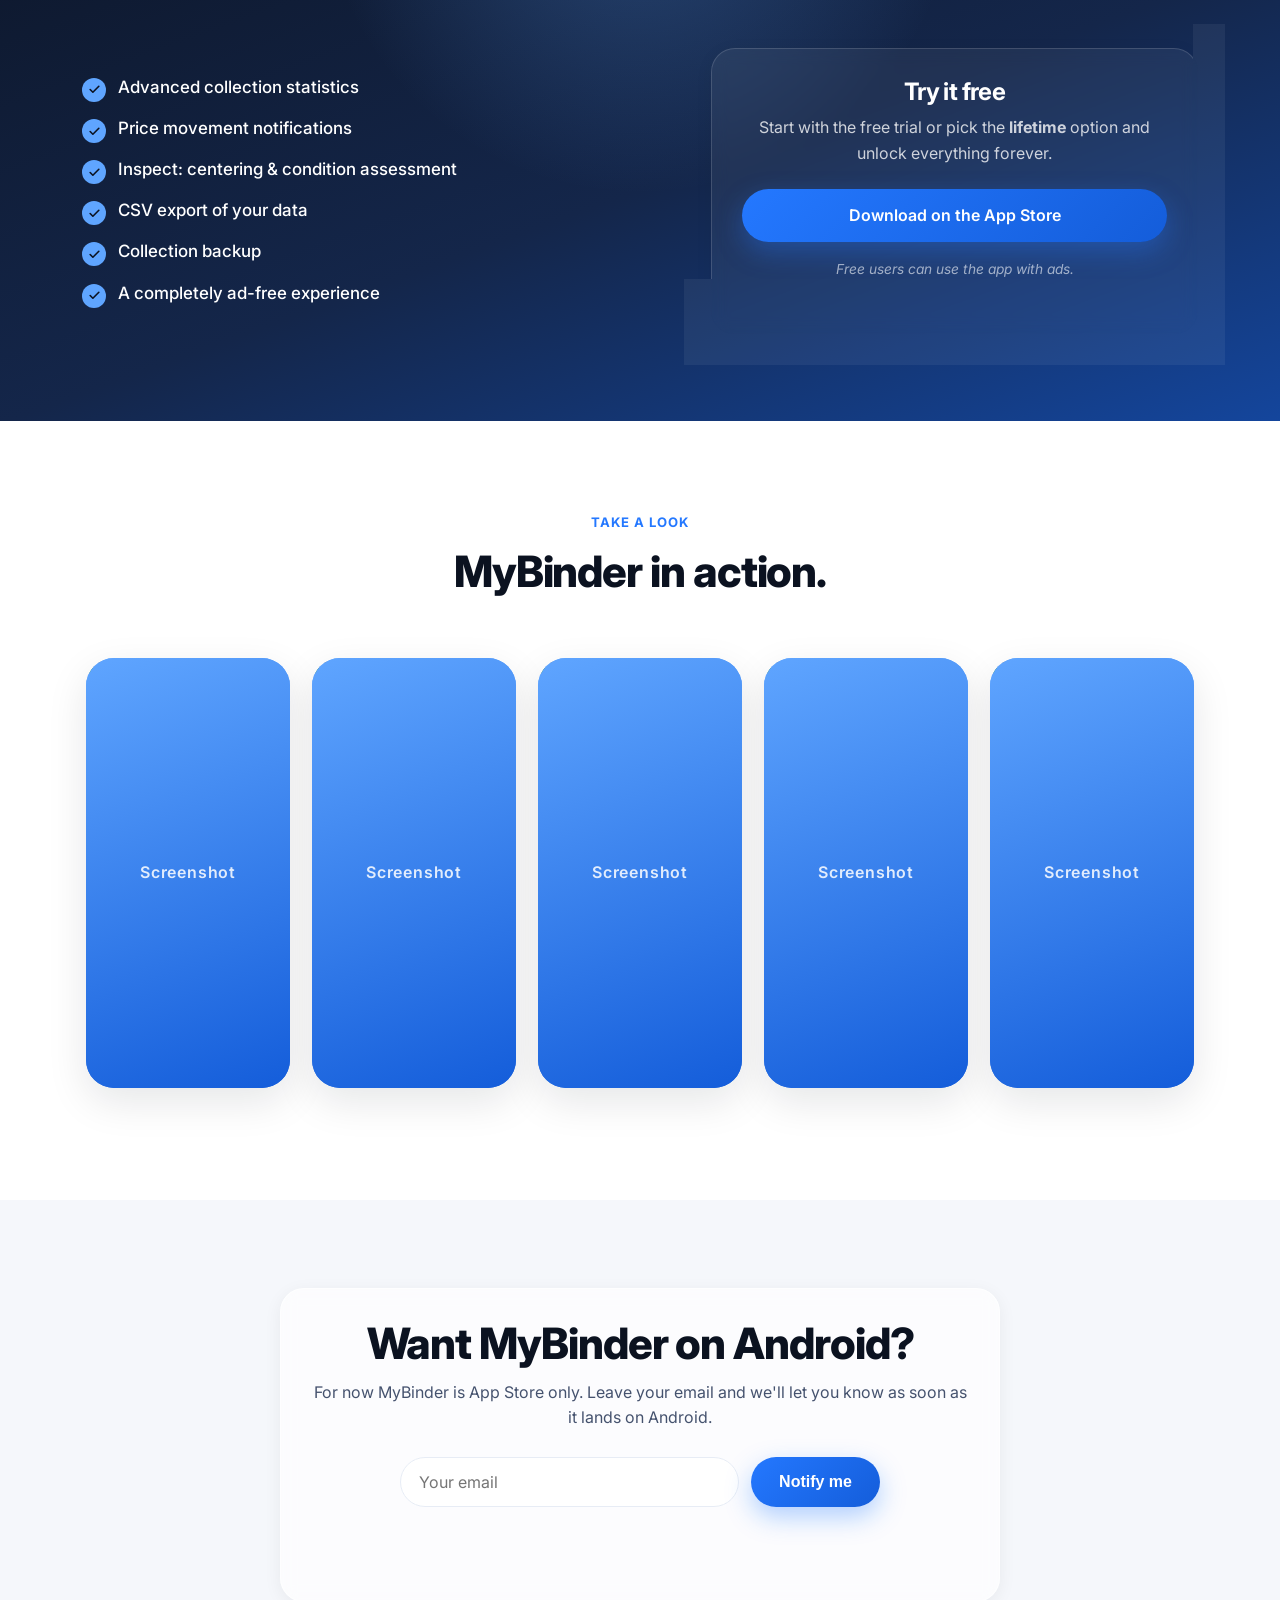
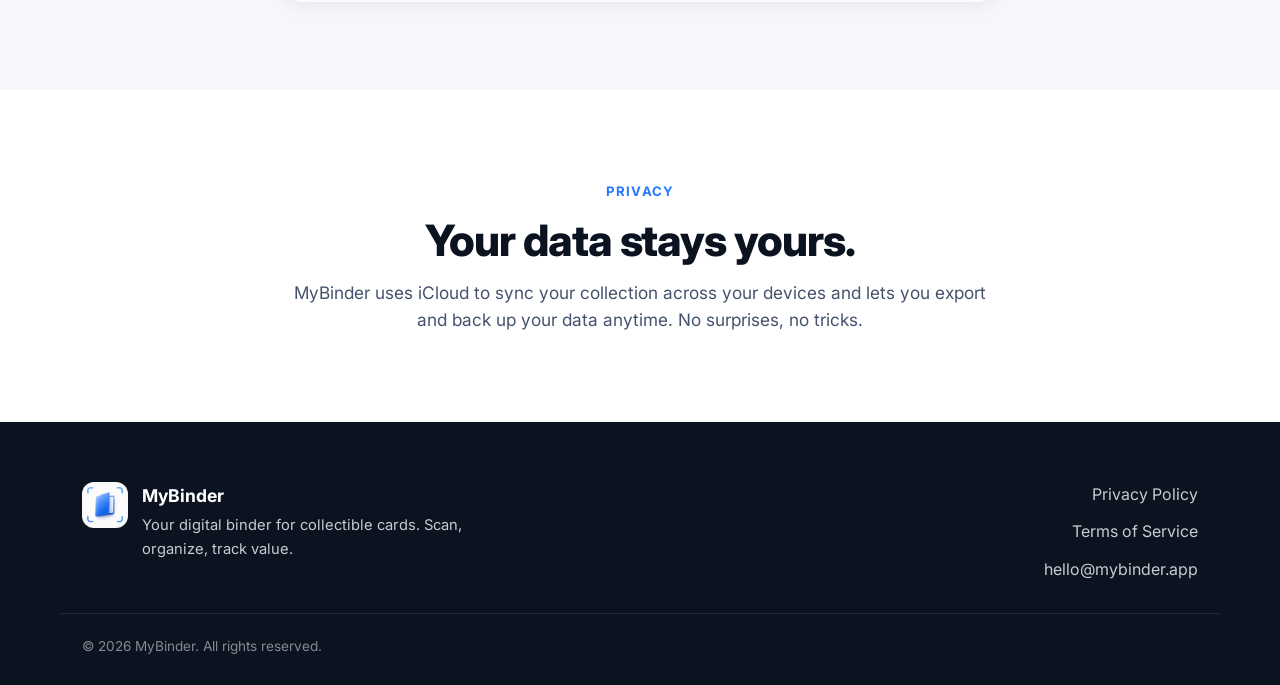
==== commit 943942b2: "Add files via upload" ====
--- a/MyBinder-Site/index.html
+++ b/MyBinder-Site/index.html
@@ -6,25 +6,25 @@
 
   <!-- ===================== SEO ===================== -->
   <title>MyBinder — Il tuo binder digitale per carte collezionabili</title>
-  <meta name="description" content="MyBinder è l'app premium per iPhone e iPad che ti permette di scansionare, organizzare e monitorare il valore della tua collezione di carte TCG. Multi-gioco, intelligente, elegante." />
+  <meta name="description" content="MyBinder è l'app premium per iPhone e iPad per scansionare, organizzare e monitorare il valore della tua collezione di carte TCG. Multi-gioco, intelligente, elegante." />
   <meta name="theme-color" content="#2478FF" />
   <link rel="canonical" href="https://www.mybinder.app/" />
 
   <!-- ===================== Open Graph ===================== -->
   <meta property="og:type" content="website" />
   <meta property="og:title" content="MyBinder — Il tuo binder digitale per carte collezionabili" />
-  <meta property="og:description" content="Scansiona, organizza e monitora il valore della tua collezione TCG in un'unica app premium. Disponibile su App Store." />
-  <meta property="og:image" content="assets/og-image.png" /> <!-- TODO: sostituisci con un'immagine social 1200x630 -->
+  <meta property="og:description" content="Scansiona, organizza e monitora il valore della tua collezione TCG in un'unica app premium." />
+  <meta property="og:image" content="assets/og-image.png" />
   <meta property="og:url" content="https://www.mybinder.app/" />
   <meta property="og:locale" content="it_IT" />
-
-  <!-- ===================== Twitter ===================== -->
+  <meta property="og:locale:alternate" content="en_US" />
+
   <meta name="twitter:card" content="summary_large_image" />
-  <meta name="twitter:title" content="MyBinder — Il tuo binder digitale per carte collezionabili" />
-  <meta name="twitter:description" content="Scansiona, organizza e monitora il valore della tua collezione TCG in un'unica app premium." />
+  <meta name="twitter:title" content="MyBinder" />
+  <meta name="twitter:description" content="Il tuo binder digitale per carte collezionabili." />
   <meta name="twitter:image" content="assets/og-image.png" />
 
-  <!-- ===================== Favicon / App icon ===================== -->
+  <!-- ===================== Favicon ===================== -->
   <link rel="icon" type="image/png" href="assets/app-icon.png" />
   <link rel="apple-touch-icon" href="assets/app-icon.png" />
 
@@ -37,21 +37,33 @@
 </head>
 <body>
 
+  <!-- Scroll progress -->
+  <div class="progress" id="progress" aria-hidden="true"></div>
+
   <!-- ===================== NAVBAR ===================== -->
   <header class="nav" id="nav">
     <div class="container nav__inner">
       <a href="#hero" class="nav__brand">
-        <img src="assets/app-icon.png" alt="Icona MyBinder" class="nav__icon" />
+        <img src="assets/app-icon.png" alt="MyBinder" class="nav__icon" />
         <span>MyBinder</span>
       </a>
       <nav class="nav__links">
-        <a href="#features">Funzioni</a>
-        <a href="#how">Come funziona</a>
-        <a href="#value">Valore</a>
+        <a href="#features"><span data-lang="it">Funzioni</span><span data-lang="en">Features</span></a>
+        <a href="#how"><span data-lang="it">Come funziona</span><span data-lang="en">How it works</span></a>
+        <a href="#value"><span data-lang="it">Valore</span><span data-lang="en">Value</span></a>
         <a href="#premium">Premium</a>
       </nav>
-      <!-- TODO: incolla qui il link reale dell'App Store -->
-      <a href="#" class="btn btn--small" data-appstore>Scarica</a>
+      <div class="nav__right">
+        <!-- Switch lingua -->
+        <div class="lang-switch" role="group" aria-label="Language">
+          <button type="button" data-setlang="it">IT</button>
+          <button type="button" data-setlang="en">EN</button>
+        </div>
+        <!-- TODO: link App Store reale in scripts/main.js -->
+        <a href="#" class="btn btn--small nav__cta" data-appstore>
+          <span data-lang="it">Scarica</span><span data-lang="en">Download</span>
+        </a>
+      </div>
     </div>
   </header>
 
@@ -59,200 +71,247 @@
 
     <!-- ===================== HERO ===================== -->
     <section class="hero" id="hero">
-      <div class="hero__glow" aria-hidden="true"></div>
+      <div class="hero__mesh" aria-hidden="true"></div>
       <div class="container hero__inner">
         <div class="hero__copy reveal">
-          <span class="hero__badge">Disponibile solo su App Store — per ora</span>
-          <h1 class="hero__title">Il tuo binder digitale<br />per carte collezionabili.</h1>
+          <span class="hero__badge">
+            <span class="dot" aria-hidden="true"></span>
+            <span data-lang="it">Disponibile solo su App Store — per ora</span>
+            <span data-lang="en">Available on the App Store only — for now</span>
+          </span>
+          <h1 class="hero__title">
+            <span data-lang="it">Il tuo <span class="gradient-text">binder digitale</span><br />per carte collezionabili.</span>
+            <span data-lang="en">Your <span class="gradient-text">digital binder</span><br />for collectible cards.</span>
+          </h1>
           <p class="hero__subtitle">
-            Scansiona, organizza e monitora il valore della tua collezione TCG
-            in un'unica app premium. Intelligente, elegante, sempre con te.
+            <span data-lang="it">Scansiona, organizza e monitora il valore della tua collezione TCG in un'unica app premium. Intelligente, elegante, sempre con te.</span>
+            <span data-lang="en">Scan, organize and track the value of your TCG collection in one premium app. Smart, elegant, always with you.</span>
           </p>
           <div class="hero__cta">
-            <!-- TODO: incolla qui il link reale dell'App Store -->
             <a href="#" class="btn btn--appstore" data-appstore>
               <svg viewBox="0 0 24 24" width="22" height="22" fill="currentColor" aria-hidden="true"><path d="M16.365 1.43c0 1.14-.42 2.2-1.12 3-.78.9-2.05 1.6-3.1 1.52-.13-1.1.43-2.27 1.1-3.02.77-.86 2.13-1.5 3.12-1.5zM20.5 17.04c-.6 1.38-.88 2-1.66 3.22-1.08 1.7-2.6 3.82-4.49 3.84-1.68.02-2.11-1.1-4.39-1.08-2.28.01-2.76 1.1-4.44 1.08-1.89-.02-3.33-1.93-4.41-3.63C-1.4 16.7-1.72 10.9.95 7.86c1.27-1.45 3.27-2.37 5.1-2.37 1.86 0 3.03 1.1 4.57 1.1 1.49 0 2.4-1.1 4.55-1.1 1.63 0 3.36.89 4.59 2.42-4.03 2.2-3.37 7.96.74 9.13z"/></svg>
-              Scarica su App Store
+              <span data-lang="it">Scarica su App Store</span><span data-lang="en">Download on the App Store</span>
             </a>
-            <a href="#features" class="btn btn--ghost">Scopri le funzioni</a>
-          </div>
-        </div>
-
-        <div class="hero__visual reveal">
-          <div class="phone">
+            <a href="#features" class="btn btn--ghost">
+              <span data-lang="it">Scopri le funzioni</span><span data-lang="en">Explore features</span>
+            </a>
+          </div>
+        </div>
+
+        <div class="hero__visual reveal" data-delay="1">
+          <div class="floatcard floatcard--1" aria-hidden="true"></div>
+          <div class="floatcard floatcard--2" aria-hidden="true"></div>
+          <div class="phone tilt" data-tilt>
             <div class="phone__notch" aria-hidden="true"></div>
-            <!-- TODO: sostituisci con lo screenshot reale della home (assets/screenshots/screenshot-home.png) -->
-            <img src="assets/screenshots/screenshot-home.png" alt="Schermata principale di MyBinder" class="phone__shot" onerror="this.classList.add('is-placeholder')" />
-          </div>
-          <div class="hero__appicon">
-            <img src="assets/app-icon.png" alt="Icona dell'app MyBinder" />
-          </div>
-        </div>
-      </div>
-    </section>
-
-    <!-- ===================== FEATURE PRINCIPALI ===================== -->
-    <section class="section" id="features">
+            <!-- TODO: assets/screenshots/screenshot-home.png -->
+            <img src="assets/screenshots/screenshot-home.png" alt="MyBinder home" class="phone__shot" onerror="this.classList.add('is-placeholder')" />
+          </div>
+          <div class="hero__appicon"><img src="assets/app-icon.png" alt="MyBinder" /></div>
+        </div>
+      </div>
+    </section>
+
+    <!-- ===================== MARQUEE GIOCHI ===================== -->
+    <div class="marquee" aria-hidden="true">
+      <div class="marquee__track">
+        <span class="marquee__item">Pokémon</span>
+        <span class="marquee__item">★</span>
+        <span class="marquee__item"><span data-lang="it">Carte collezionabili</span><span data-lang="en">Collectible cards</span></span>
+        <span class="marquee__item">★</span>
+        <span class="marquee__item">Multi-TCG</span>
+        <span class="marquee__item">★</span>
+        <span class="marquee__item"><span data-lang="it">Prodotti sigillati</span><span data-lang="en">Sealed products</span></span>
+        <span class="marquee__item">★</span>
+        <span class="marquee__item">iCloud</span>
+        <span class="marquee__item">★</span>
+        <!-- duplicato per loop continuo -->
+        <span class="marquee__item">Pokémon</span>
+        <span class="marquee__item">★</span>
+        <span class="marquee__item"><span data-lang="it">Carte collezionabili</span><span data-lang="en">Collectible cards</span></span>
+        <span class="marquee__item">★</span>
+        <span class="marquee__item">Multi-TCG</span>
+        <span class="marquee__item">★</span>
+        <span class="marquee__item"><span data-lang="it">Prodotti sigillati</span><span data-lang="en">Sealed products</span></span>
+        <span class="marquee__item">★</span>
+        <span class="marquee__item">iCloud</span>
+        <span class="marquee__item">★</span>
+      </div>
+    </div>
+
+    <!-- ===================== STATS ===================== -->
+    <section class="section" style="padding: 56px 0;">
+      <div class="container">
+        <div class="stats">
+          <div class="stat reveal">
+            <div class="stat__num gradient-text" data-count="3" data-suffix="">3</div>
+            <div class="stat__label"><span data-lang="it">Lingue riconosciute</span><span data-lang="en">Recognized languages</span></div>
+          </div>
+          <div class="stat reveal" data-delay="1">
+            <div class="stat__num gradient-text" data-count="2" data-suffix="">2</div>
+            <div class="stat__label"><span data-lang="it">Fonti prezzi di riferimento</span><span data-lang="en">Reference price sources</span></div>
+          </div>
+          <div class="stat reveal" data-delay="2">
+            <div class="stat__num gradient-text" data-count="100" data-suffix="%">100%</div>
+            <div class="stat__label"><span data-lang="it">Sync iCloud privato</span><span data-lang="en">Private iCloud sync</span></div>
+          </div>
+          <div class="stat reveal" data-delay="3">
+            <div class="stat__num gradient-text">∞</div>
+            <div class="stat__label"><span data-lang="it">Binder digitali</span><span data-lang="en">Digital binders</span></div>
+          </div>
+        </div>
+      </div>
+    </section>
+
+    <!-- ===================== FEATURE ===================== -->
+    <section class="section section--soft" id="features">
       <div class="container">
         <div class="section__head reveal">
-          <span class="eyebrow">Tutto in un'app</span>
-          <h2>Pensata per chi colleziona sul serio.</h2>
-          <p>Dalla scansione al valore della collezione: ogni dettaglio curato come ti aspetti da un'app premium.</p>
+          <span class="eyebrow"><span data-lang="it">Tutto in un'app</span><span data-lang="en">All in one app</span></span>
+          <h2><span data-lang="it">Pensata per chi colleziona sul serio.</span><span data-lang="en">Built for serious collectors.</span></h2>
+          <p><span data-lang="it">Dalla scansione al valore della collezione: ogni dettaglio curato come ti aspetti da un'app premium.</span><span data-lang="en">From scanning to collection value: every detail crafted as you'd expect from a premium app.</span></p>
         </div>
 
         <div class="grid grid--features">
           <article class="card feature reveal">
-            <div class="feature__icon">
-              <svg viewBox="0 0 24 24" fill="none" stroke="currentColor" stroke-width="1.8" stroke-linecap="round" stroke-linejoin="round"><path d="M3 9V7a2 2 0 0 1 2-2h2"/><path d="M17 5h2a2 2 0 0 1 2 2v2"/><path d="M21 15v2a2 2 0 0 1-2 2h-2"/><path d="M7 19H5a2 2 0 0 1-2-2v-2"/><rect x="8" y="8" width="8" height="8" rx="1.5"/></svg>
-            </div>
-            <h3>Scansione con fotocamera</h3>
-            <p>Inquadra la carta e lasciala riconoscere all'app. Veloce, preciso, senza inserimenti manuali.</p>
+            <div class="feature__icon"><svg viewBox="0 0 24 24" fill="none" stroke="currentColor" stroke-width="1.8" stroke-linecap="round" stroke-linejoin="round"><path d="M3 9V7a2 2 0 0 1 2-2h2"/><path d="M17 5h2a2 2 0 0 1 2 2v2"/><path d="M21 15v2a2 2 0 0 1-2 2h-2"/><path d="M7 19H5a2 2 0 0 1-2-2v-2"/><rect x="8" y="8" width="8" height="8" rx="1.5"/></svg></div>
+            <h3><span data-lang="it">Scansione con fotocamera</span><span data-lang="en">Camera scanning</span></h3>
+            <p><span data-lang="it">Inquadra la carta e lasciala riconoscere all'app. Veloce, preciso, senza inserimenti manuali.</span><span data-lang="en">Point at the card and let the app recognize it. Fast, precise, no manual entry.</span></p>
+          </article>
+
+          <article class="card feature reveal" data-delay="1">
+            <div class="feature__icon"><svg viewBox="0 0 24 24" fill="none" stroke="currentColor" stroke-width="1.8" stroke-linecap="round" stroke-linejoin="round"><path d="M12 2v4"/><path d="M12 18v4"/><path d="m4.93 4.93 2.83 2.83"/><path d="m16.24 16.24 2.83 2.83"/><path d="M2 12h4"/><path d="M18 12h4"/><circle cx="12" cy="12" r="3.5"/></svg></div>
+            <h3><span data-lang="it">Riconoscimento OCR/AI</span><span data-lang="en">OCR/AI recognition</span></h3>
+            <p><span data-lang="it">Nome, numero e lingua individuati automaticamente, anche con più carte insieme.</span><span data-lang="en">Name, number and language detected automatically, even with multiple cards at once.</span></p>
+          </article>
+
+          <article class="card feature reveal" data-delay="2">
+            <div class="feature__icon"><svg viewBox="0 0 24 24" fill="none" stroke="currentColor" stroke-width="1.8" stroke-linecap="round" stroke-linejoin="round"><path d="M4 5a2 2 0 0 1 2-2h9l5 5v11a2 2 0 0 1-2 2H6a2 2 0 0 1-2-2z"/><path d="M8 3v18"/></svg></div>
+            <h3><span data-lang="it">Binder digitali multipli</span><span data-lang="en">Multiple digital binders</span></h3>
+            <p><span data-lang="it">Organizza le carte in più raccoglitori, come faresti nella realtà ma senza limiti.</span><span data-lang="en">Organize cards across multiple binders, like in real life but with no limits.</span></p>
           </article>
 
           <article class="card feature reveal">
-            <div class="feature__icon">
-              <svg viewBox="0 0 24 24" fill="none" stroke="currentColor" stroke-width="1.8" stroke-linecap="round" stroke-linejoin="round"><path d="M12 2v4"/><path d="M12 18v4"/><path d="m4.93 4.93 2.83 2.83"/><path d="m16.24 16.24 2.83 2.83"/><path d="M2 12h4"/><path d="M18 12h4"/><circle cx="12" cy="12" r="3.5"/></svg>
-            </div>
-            <h3>Riconoscimento OCR/AI</h3>
-            <p>Nome, numero e lingua individuati automaticamente, anche con più carte nella stessa inquadratura.</p>
-          </article>
-
-          <article class="card feature reveal">
-            <div class="feature__icon">
-              <svg viewBox="0 0 24 24" fill="none" stroke="currentColor" stroke-width="1.8" stroke-linecap="round" stroke-linejoin="round"><path d="M4 5a2 2 0 0 1 2-2h9l5 5v11a2 2 0 0 1-2 2H6a2 2 0 0 1-2-2z"/><path d="M8 3v18"/></svg>
-            </div>
-            <h3>Binder digitali multipli</h3>
-            <p>Organizza le carte in più raccoglitori, proprio come faresti nella realtà ma senza limiti.</p>
-          </article>
-
-          <article class="card feature reveal">
-            <div class="feature__icon">
-              <svg viewBox="0 0 24 24" fill="none" stroke="currentColor" stroke-width="1.8" stroke-linecap="round" stroke-linejoin="round"><path d="M3 3v18h18"/><path d="m7 14 3-3 3 3 5-6"/></svg>
-            </div>
-            <h3>Valore e grafici</h3>
-            <p>Stima del valore totale e per set, con l'andamento nel tempo della tua collezione.</p>
-          </article>
-
-          <article class="card feature reveal">
-            <div class="feature__icon">
-              <svg viewBox="0 0 24 24" fill="none" stroke="currentColor" stroke-width="1.8" stroke-linecap="round" stroke-linejoin="round"><path d="M19 14c1.5-1.5 3-3.3 3-5.5A4.5 4.5 0 0 0 12 5 4.5 4.5 0 0 0 2 8.5C2 13 7.5 17 12 21c2-1.8 4.4-3.9 6-5.5"/></svg>
-            </div>
+            <div class="feature__icon"><svg viewBox="0 0 24 24" fill="none" stroke="currentColor" stroke-width="1.8" stroke-linecap="round" stroke-linejoin="round"><path d="M3 3v18h18"/><path d="m7 14 3-3 3 3 5-6"/></svg></div>
+            <h3><span data-lang="it">Valore e grafici</span><span data-lang="en">Value & charts</span></h3>
+            <p><span data-lang="it">Stima del valore totale e per set, con l'andamento nel tempo della collezione.</span><span data-lang="en">Total and per-set value estimates, with your collection's trend over time.</span></p>
+          </article>
+
+          <article class="card feature reveal" data-delay="1">
+            <div class="feature__icon"><svg viewBox="0 0 24 24" fill="none" stroke="currentColor" stroke-width="1.8" stroke-linecap="round" stroke-linejoin="round"><path d="M19 14c1.5-1.5 3-3.3 3-5.5A4.5 4.5 0 0 0 12 5 4.5 4.5 0 0 0 2 8.5C2 13 7.5 17 12 21c2-1.8 4.4-3.9 6-5.5"/></svg></div>
             <h3>Wishlist</h3>
-            <p>Tieni traccia delle carte che ti mancano e completa le tue serie con un piano chiaro.</p>
-          </article>
-
-          <article class="card feature reveal">
-            <div class="feature__icon">
-              <svg viewBox="0 0 24 24" fill="none" stroke="currentColor" stroke-width="1.8" stroke-linecap="round" stroke-linejoin="round"><path d="M17.5 19a4.5 4.5 0 0 0 .5-9 6 6 0 0 0-11.6-1.5A4 4 0 0 0 6 19z"/><path d="M12 12v6"/><path d="m9 15 3-3 3 3"/></svg>
-            </div>
-            <h3>Sincronizzazione iCloud</h3>
-            <p>La tua collezione ti segue su iPhone e iPad, sempre allineata e al sicuro.</p>
+            <p><span data-lang="it">Tieni traccia delle carte che ti mancano e completa le tue serie con un piano chiaro.</span><span data-lang="en">Track the cards you're missing and complete your series with a clear plan.</span></p>
+          </article>
+
+          <article class="card feature reveal" data-delay="2">
+            <div class="feature__icon"><svg viewBox="0 0 24 24" fill="none" stroke="currentColor" stroke-width="1.8" stroke-linecap="round" stroke-linejoin="round"><path d="M17.5 19a4.5 4.5 0 0 0 .5-9 6 6 0 0 0-11.6-1.5A4 4 0 0 0 6 19z"/><path d="M12 12v6"/><path d="m9 15 3-3 3 3"/></svg></div>
+            <h3><span data-lang="it">Sincronizzazione iCloud</span><span data-lang="en">iCloud sync</span></h3>
+            <p><span data-lang="it">La tua collezione ti segue su iPhone e iPad, sempre allineata e al sicuro.</span><span data-lang="en">Your collection follows you on iPhone and iPad, always in sync and safe.</span></p>
           </article>
         </div>
       </div>
     </section>
 
     <!-- ===================== COME FUNZIONA ===================== -->
-    <section class="section section--soft" id="how">
+    <section class="section" id="how">
       <div class="container">
         <div class="section__head reveal">
-          <span class="eyebrow">In tre semplici passi</span>
-          <h2>Dalla carta alla collezione, in pochi secondi.</h2>
-        </div>
-
+          <span class="eyebrow"><span data-lang="it">In tre semplici passi</span><span data-lang="en">In three simple steps</span></span>
+          <h2><span data-lang="it">Dalla carta alla collezione, in pochi secondi.</span><span data-lang="en">From card to collection, in seconds.</span></h2>
+        </div>
         <div class="grid grid--steps">
           <article class="step reveal">
             <span class="step__num">1</span>
-            <h3>Scansiona le tue carte</h3>
-            <p>Apri la fotocamera e cattura una o più carte. L'app fa il resto.</p>
-          </article>
-          <article class="step reveal">
+            <h3><span data-lang="it">Scansiona le tue carte</span><span data-lang="en">Scan your cards</span></h3>
+            <p><span data-lang="it">Apri la fotocamera e cattura una o più carte. L'app fa il resto.</span><span data-lang="en">Open the camera and capture one or more cards. The app does the rest.</span></p>
+          </article>
+          <article class="step reveal" data-delay="1">
             <span class="step__num">2</span>
-            <h3>Organizzale nei tuoi binder</h3>
-            <p>Smista le carte nei raccoglitori, aggiungi prodotti sigillati e crea il tuo ordine ideale.</p>
-          </article>
-          <article class="step reveal">
+            <h3><span data-lang="it">Organizzale nei tuoi binder</span><span data-lang="en">Organize them in binders</span></h3>
+            <p><span data-lang="it">Smista le carte nei raccoglitori, aggiungi prodotti sigillati e crea il tuo ordine ideale.</span><span data-lang="en">Sort cards into binders, add sealed products and build your ideal order.</span></p>
+          </article>
+          <article class="step reveal" data-delay="2">
             <span class="step__num">3</span>
-            <h3>Scopri valore e progressi</h3>
-            <p>Visualizza valore, andamento e completamento dei set in tempo reale.</p>
-          </article>
-        </div>
-      </div>
-    </section>
-
-    <!-- ===================== SCANSIONE INTELLIGENTE ===================== -->
-    <section class="section" id="scan">
+            <h3><span data-lang="it">Scopri valore e progressi</span><span data-lang="en">Discover value & progress</span></h3>
+            <p><span data-lang="it">Visualizza valore, andamento e completamento dei set in tempo reale.</span><span data-lang="en">See value, trends and set completion in real time.</span></p>
+          </article>
+        </div>
+      </div>
+    </section>
+
+    <!-- ===================== SCANSIONE ===================== -->
+    <section class="section section--soft" id="scan">
       <div class="container split">
         <div class="split__media reveal">
-          <div class="phone phone--sm">
+          <div class="phone phone--sm tilt" data-tilt>
             <div class="phone__notch" aria-hidden="true"></div>
-            <!-- TODO: sostituisci con screenshot-scan.png -->
-            <img src="assets/screenshots/screenshot-scan.png" alt="Schermata di scansione di MyBinder" class="phone__shot" onerror="this.classList.add('is-placeholder')" />
-          </div>
-        </div>
-        <div class="split__copy reveal">
-          <span class="eyebrow">Scansione intelligente</span>
-          <h2>Una tecnologia che riconosce davvero le tue carte.</h2>
+            <!-- TODO: screenshot-scan.png -->
+            <img src="assets/screenshots/screenshot-scan.png" alt="MyBinder scan" class="phone__shot" onerror="this.classList.add('is-placeholder')" />
+          </div>
+        </div>
+        <div class="split__copy reveal" data-delay="1">
+          <span class="eyebrow"><span data-lang="it">Scansione intelligente</span><span data-lang="en">Smart scanning</span></span>
+          <h2><span data-lang="it">Una tecnologia che riconosce davvero le tue carte.</span><span data-lang="en">Technology that truly recognizes your cards.</span></h2>
           <ul class="ticks">
-            <li>Riconoscimento automatico tramite OCR e AI</li>
-            <li>Più carte rilevate nella stessa inquadratura</li>
-            <li>Lingua individuata in automatico: italiano, inglese, giapponese</li>
-            <li>Supporto multi-gioco: nata per Pokémon, aperta a più giochi di carte collezionabili</li>
+            <li><span data-lang="it">Riconoscimento automatico tramite OCR e AI</span><span data-lang="en">Automatic recognition via OCR and AI</span></li>
+            <li><span data-lang="it">Più carte rilevate nella stessa inquadratura</span><span data-lang="en">Multiple cards detected in one shot</span></li>
+            <li><span data-lang="it">Lingua individuata in automatico: italiano, inglese, giapponese</span><span data-lang="en">Language auto-detected: Italian, English, Japanese</span></li>
+            <li><span data-lang="it">Supporto multi-gioco: nata per Pokémon, aperta a più giochi di carte</span><span data-lang="en">Multi-game support: born for Pokémon, open to more card games</span></li>
           </ul>
         </div>
       </div>
     </section>
 
-    <!-- ===================== VALORE DELLA COLLEZIONE ===================== -->
-    <section class="section section--soft" id="value">
+    <!-- ===================== VALORE ===================== -->
+    <section class="section" id="value">
       <div class="container split split--reverse">
         <div class="split__media reveal">
-          <div class="phone phone--sm">
+          <div class="phone phone--sm tilt" data-tilt>
             <div class="phone__notch" aria-hidden="true"></div>
-            <!-- TODO: sostituisci con screenshot-value.png -->
-            <img src="assets/screenshots/screenshot-value.png" alt="Schermata del valore della collezione in MyBinder" class="phone__shot" onerror="this.classList.add('is-placeholder')" />
-          </div>
-        </div>
-        <div class="split__copy reveal">
-          <span class="eyebrow">Valore della collezione</span>
-          <h2>Numeri trasparenti, mai inventati.</h2>
+            <!-- TODO: screenshot-value.png -->
+            <img src="assets/screenshots/screenshot-value.png" alt="MyBinder value" class="phone__shot" onerror="this.classList.add('is-placeholder')" />
+          </div>
+        </div>
+        <div class="split__copy reveal" data-delay="1">
+          <span class="eyebrow"><span data-lang="it">Valore della collezione</span><span data-lang="en">Collection value</span></span>
+          <h2><span data-lang="it">Numeri trasparenti, mai inventati.</span><span data-lang="en">Transparent numbers, never made up.</span></h2>
           <p>
-            MyBinder ti mostra una stima del valore della tua collezione basata su
-            <strong>prezzi di riferimento</strong> reali. Tutto in modo chiaro e onesto.
+            <span data-lang="it">MyBinder ti mostra una stima del valore basata su <strong>prezzi di riferimento</strong> reali. Tutto in modo chiaro e onesto.</span>
+            <span data-lang="en">MyBinder shows a value estimate based on real <strong>reference prices</strong>. Clear and honest, always.</span>
           </p>
           <ul class="ticks">
-            <li>Stima del valore totale e per ogni set</li>
-            <li>Grafici dell'andamento indicativo nel tempo</li>
-            <li>La tua carta migliore e i movimenti di prezzo</li>
-            <li>Prezzi di riferimento da CardMarket e TCGplayer</li>
-            <li>Valuta in € o $ in base alle tue impostazioni</li>
+            <li><span data-lang="it">Stima del valore totale e per ogni set</span><span data-lang="en">Total and per-set value estimate</span></li>
+            <li><span data-lang="it">Grafici dell'andamento indicativo nel tempo</span><span data-lang="en">Indicative trend charts over time</span></li>
+            <li><span data-lang="it">La tua carta migliore e i movimenti di prezzo</span><span data-lang="en">Your top card and price movements</span></li>
+            <li><span data-lang="it">Prezzi di riferimento da CardMarket e TCGplayer</span><span data-lang="en">Reference prices from CardMarket and TCGplayer</span></li>
+            <li><span data-lang="it">Valuta in € o $ in base alle tue impostazioni</span><span data-lang="en">Currency in € or $ based on your settings</span></li>
           </ul>
           <p class="note">
-            I valori mostrati sono stime indicative basate su prezzi di riferimento di mercato, non quotazioni garantite.
+            <span data-lang="it">I valori mostrati sono stime indicative basate su prezzi di riferimento di mercato, non quotazioni garantite.</span>
+            <span data-lang="en">Displayed values are indicative estimates based on market reference prices, not guaranteed quotes.</span>
           </p>
         </div>
       </div>
     </section>
 
-    <!-- ===================== SET, SERIE E COMPLETAMENTO ===================== -->
-    <section class="section" id="sets">
+    <!-- ===================== SET ===================== -->
+    <section class="section section--soft" id="sets">
       <div class="container">
         <div class="section__head reveal">
-          <span class="eyebrow">Set, serie e completamento</span>
-          <h2>Vedi quanto sei vicino a completare le tue serie.</h2>
+          <span class="eyebrow"><span data-lang="it">Set, serie e completamento</span><span data-lang="en">Sets, series & completion</span></span>
+          <h2><span data-lang="it">Vedi quanto sei vicino a completare le tue serie.</span><span data-lang="en">See how close you are to completing your series.</span></h2>
         </div>
         <div class="grid grid--trio">
           <article class="card pill reveal">
-            <h3>Esplora set e serie</h3>
-            <p>Naviga tra le serie e tieni d'occhio ogni set della tua collezione.</p>
-          </article>
-          <article class="card pill reveal">
-            <h3>Completamento Pokémon</h3>
-            <p>Per i set Pokémon vedi la percentuale di completamento, carta dopo carta.</p>
-          </article>
-          <article class="card pill reveal">
-            <h3>Valore diviso per set</h3>
-            <p>Capisci dove si concentra il valore e gestisci anche i prodotti sigillati.</p>
+            <h3><span data-lang="it">Esplora set e serie</span><span data-lang="en">Explore sets & series</span></h3>
+            <p><span data-lang="it">Naviga tra le serie e tieni d'occhio ogni set della tua collezione.</span><span data-lang="en">Browse series and keep an eye on every set in your collection.</span></p>
+          </article>
+          <article class="card pill reveal" data-delay="1">
+            <h3><span data-lang="it">Completamento Pokémon</span><span data-lang="en">Pokémon completion</span></h3>
+            <p><span data-lang="it">Per i set Pokémon vedi la percentuale di completamento, carta dopo carta.</span><span data-lang="en">For Pokémon sets see the completion percentage, card by card.</span></p>
+          </article>
+          <article class="card pill reveal" data-delay="2">
+            <h3><span data-lang="it">Valore diviso per set</span><span data-lang="en">Value by set</span></h3>
+            <p><span data-lang="it">Capisci dove si concentra il valore e gestisci anche i prodotti sigillati.</span><span data-lang="en">Understand where value sits and manage sealed products too.</span></p>
           </article>
         </div>
       </div>
@@ -263,63 +322,61 @@
       <div class="container">
         <div class="section__head reveal">
           <span class="eyebrow eyebrow--light">MyBinder Premium</span>
-          <h2>Porta la tua collezione al livello successivo.</h2>
-          <p>Sblocca gli strumenti avanzati pensati per i collezionisti più esigenti.</p>
-        </div>
-
+          <h2><span data-lang="it">Porta la tua collezione al livello successivo.</span><span data-lang="en">Take your collection to the next level.</span></h2>
+          <p><span data-lang="it">Sblocca gli strumenti avanzati pensati per i collezionisti più esigenti.</span><span data-lang="en">Unlock the advanced tools built for the most demanding collectors.</span></p>
+        </div>
         <div class="premium__grid">
           <ul class="premium__list reveal">
-            <li>Statistiche avanzate sulla collezione</li>
-            <li>Notifiche sui movimenti di prezzo</li>
-            <li>Inspect: valutazione di centratura e condizione</li>
-            <li>Export CSV dei tuoi dati</li>
-            <li>Backup della collezione</li>
-            <li>Esperienza completamente senza pubblicità</li>
+            <li><span data-lang="it">Statistiche avanzate sulla collezione</span><span data-lang="en">Advanced collection statistics</span></li>
+            <li><span data-lang="it">Notifiche sui movimenti di prezzo</span><span data-lang="en">Price movement notifications</span></li>
+            <li><span data-lang="it">Inspect: valutazione di centratura e condizione</span><span data-lang="en">Inspect: centering & condition assessment</span></li>
+            <li><span data-lang="it">Export CSV dei tuoi dati</span><span data-lang="en">CSV export of your data</span></li>
+            <li><span data-lang="it">Backup della collezione</span><span data-lang="en">Collection backup</span></li>
+            <li><span data-lang="it">Esperienza completamente senza pubblicità</span><span data-lang="en">A completely ad-free experience</span></li>
           </ul>
-          <div class="premium__cta card reveal">
-            <h3>Provalo gratis</h3>
-            <p>Inizia con la prova gratuita oppure scegli l'opzione <strong>lifetime</strong> e sblocca tutto per sempre.</p>
-            <!-- TODO: incolla qui il link reale dell'App Store -->
-            <a href="#" class="btn btn--appstore" data-appstore>Scarica su App Store</a>
-            <p class="note note--center">Gli utenti free possono usare l'app con pubblicità.</p>
-          </div>
-        </div>
-      </div>
-    </section>
-
-    <!-- ===================== SCREENSHOT GALLERY ===================== -->
-    <section class="section section--soft" id="gallery">
+          <div class="premium__cta card reveal" data-delay="1">
+            <h3><span data-lang="it">Provalo gratis</span><span data-lang="en">Try it free</span></h3>
+            <p><span data-lang="it">Inizia con la prova gratuita oppure scegli l'opzione <strong>lifetime</strong> e sblocca tutto per sempre.</span><span data-lang="en">Start with the free trial or pick the <strong>lifetime</strong> option and unlock everything forever.</span></p>
+            <a href="#" class="btn btn--appstore" data-appstore>
+              <span data-lang="it">Scarica su App Store</span><span data-lang="en">Download on the App Store</span>
+            </a>
+            <p class="note note--center"><span data-lang="it">Gli utenti free possono usare l'app con pubblicità.</span><span data-lang="en">Free users can use the app with ads.</span></p>
+          </div>
+        </div>
+      </div>
+    </section>
+
+    <!-- ===================== GALLERY ===================== -->
+    <section class="section" id="gallery">
       <div class="container">
         <div class="section__head reveal">
-          <span class="eyebrow">Dai un'occhiata</span>
-          <h2>MyBinder in azione.</h2>
+          <span class="eyebrow"><span data-lang="it">Dai un'occhiata</span><span data-lang="en">Take a look</span></span>
+          <h2><span data-lang="it">MyBinder in azione.</span><span data-lang="en">MyBinder in action.</span></h2>
         </div>
         <div class="gallery reveal">
-          <!-- TODO: sostituisci ogni immagine con lo screenshot reale corrispondente -->
-          <div class="gallery__item"><img src="assets/screenshots/screenshot-home.png" alt="Schermata home" onerror="this.classList.add('is-placeholder')" /></div>
-          <div class="gallery__item"><img src="assets/screenshots/screenshot-scan.png" alt="Schermata scansione" onerror="this.classList.add('is-placeholder')" /></div>
-          <div class="gallery__item"><img src="assets/screenshots/screenshot-binder.png" alt="Schermata binder" onerror="this.classList.add('is-placeholder')" /></div>
-          <div class="gallery__item"><img src="assets/screenshots/screenshot-value.png" alt="Schermata valore" onerror="this.classList.add('is-placeholder')" /></div>
-          <div class="gallery__item"><img src="assets/screenshots/screenshot-premium.png" alt="Schermata premium" onerror="this.classList.add('is-placeholder')" /></div>
-        </div>
-      </div>
-    </section>
-
-    <!-- ===================== ANDROID WAITLIST ===================== -->
-    <section class="section" id="android">
+          <!-- TODO: sostituisci con gli screenshot reali -->
+          <div class="gallery__item"><img src="assets/screenshots/screenshot-home.png" alt="Home" onerror="this.classList.add('is-placeholder')" /></div>
+          <div class="gallery__item"><img src="assets/screenshots/screenshot-scan.png" alt="Scan" onerror="this.classList.add('is-placeholder')" /></div>
+          <div class="gallery__item"><img src="assets/screenshots/screenshot-binder.png" alt="Binder" onerror="this.classList.add('is-placeholder')" /></div>
+          <div class="gallery__item"><img src="assets/screenshots/screenshot-value.png" alt="Value" onerror="this.classList.add('is-placeholder')" /></div>
+          <div class="gallery__item"><img src="assets/screenshots/screenshot-premium.png" alt="Premium" onerror="this.classList.add('is-placeholder')" /></div>
+        </div>
+      </div>
+    </section>
+
+    <!-- ===================== WAITLIST ===================== -->
+    <section class="section section--soft" id="android">
       <div class="container">
         <div class="waitlist card reveal">
-          <h2>Vuoi MyBinder su Android?</h2>
-          <p>Per ora MyBinder è disponibile solo su App Store. Lascia la tua email e ti avviseremo non appena arriva su Android.</p>
-          <!--
-            TODO: questo form è statico/non funzionante.
-            Per renderlo attivo collega un servizio, ad esempio:
-              - Formspree:  <form action="https://formspree.io/f/XXXX" method="POST">
-              - Supabase / Firebase: gestisci l'invio in scripts/main.js (vedi handleWaitlist)
-          -->
+          <h2><span data-lang="it">Vuoi MyBinder su Android?</span><span data-lang="en">Want MyBinder on Android?</span></h2>
+          <p><span data-lang="it">Per ora MyBinder è disponibile solo su App Store. Lascia la tua email e ti avviseremo non appena arriva su Android.</span><span data-lang="en">For now MyBinder is App Store only. Leave your email and we'll let you know as soon as it lands on Android.</span></p>
+          <!-- TODO: form statico. Per attivarlo vedi scripts/main.js → handleWaitlist (Formspree/Supabase/Firebase) -->
           <form class="waitlist__form" id="waitlist-form">
-            <input type="email" name="email" placeholder="La tua email" required aria-label="La tua email" />
-            <button type="submit" class="btn btn--appstore">Avvisami</button>
+            <input type="email" name="email" required aria-label="email"
+                   data-ph-it="La tua email" data-ph-en="Your email" placeholder="La tua email" />
+            <button type="submit" class="btn btn--appstore">
+              <span data-lang="it">Avvisami</span><span data-lang="en">Notify me</span>
+            </button>
           </form>
           <p class="waitlist__msg" id="waitlist-msg" role="status" aria-live="polite"></p>
         </div>
@@ -327,14 +384,11 @@
     </section>
 
     <!-- ===================== PRIVACY ===================== -->
-    <section class="section section--soft" id="privacy">
+    <section class="section" id="privacy">
       <div class="container privacy reveal">
         <span class="eyebrow">Privacy</span>
-        <h2>I tuoi dati restano tuoi.</h2>
-        <p>
-          MyBinder usa iCloud per sincronizzare la collezione tra i tuoi dispositivi
-          e ti offre export e backup dei dati quando vuoi. Nessuna sorpresa, nessun trucco.
-        </p>
+        <h2><span data-lang="it">I tuoi dati restano tuoi.</span><span data-lang="en">Your data stays yours.</span></h2>
+        <p><span data-lang="it">MyBinder usa iCloud per sincronizzare la collezione tra i tuoi dispositivi e ti offre export e backup dei dati quando vuoi. Nessuna sorpresa, nessun trucco.</span><span data-lang="en">MyBinder uses iCloud to sync your collection across your devices and lets you export and back up your data anytime. No surprises, no tricks.</span></p>
       </div>
     </section>
 
@@ -344,16 +398,16 @@
   <footer class="footer">
     <div class="container footer__inner">
       <div class="footer__brand">
-        <img src="assets/app-icon.png" alt="Icona MyBinder" class="footer__icon" />
+        <img src="assets/app-icon.png" alt="MyBinder" class="footer__icon" />
         <div>
           <strong>MyBinder</strong>
-          <p>Il tuo binder digitale per carte collezionabili. Scansiona, organizza, monitora il valore.</p>
+          <p><span data-lang="it">Il tuo binder digitale per carte collezionabili. Scansiona, organizza, monitora il valore.</span><span data-lang="en">Your digital binder for collectible cards. Scan, organize, track value.</span></p>
         </div>
       </div>
       <nav class="footer__links">
         <a href="privacy.html">Privacy Policy</a>
-        <a href="terms.html">Termini di servizio</a>
-        <!-- TODO: sostituisci con la tua email di contatto reale -->
+        <a href="terms.html"><span data-lang="it">Termini di servizio</span><span data-lang="en">Terms of Service</span></a>
+        <!-- TODO: email reale -->
         <a href="mailto:hello@mybinder.app">hello@mybinder.app</a>
       </nav>
     </div>
--- a/MyBinder-Site/styles/style.css
+++ b/MyBinder-Site/styles/style.css
@@ -1,6 +1,6 @@
 /* ===================================================================
-   MyBinder — Landing page
-   Palette, layout e componenti. Mobile-first.
+   MyBinder — Landing page premium
+   Palette, layout, componenti, animazioni. Mobile-first.
    =================================================================== */
 
 :root {
@@ -9,31 +9,30 @@
   --blue-hi:     #5FA5FF;
   --blue-dark:   #145DDA;
   --ink:         #0B1220;
-  --ink-soft:    #3a4760;
+  --ink-soft:    #45526e;
   --soft-1:      #F5F7FB;
   --soft-2:      #E7ECF5;
   --white:       #ffffff;
 
   /* Effetti */
-  --radius:      22px;
+  --radius:      24px;
   --radius-sm:   14px;
   --shadow-sm:   0 4px 18px rgba(11, 18, 32, 0.06);
   --shadow-md:   0 14px 40px rgba(11, 18, 32, 0.10);
   --shadow-lg:   0 30px 80px rgba(20, 93, 218, 0.18);
-  --glass:       rgba(255, 255, 255, 0.7);
+  --glass:       rgba(255, 255, 255, 0.65);
 
   /* Layout */
-  --maxw:        1140px;
+  --maxw:        1160px;
   --gutter:      22px;
 
   --font:        'Inter', -apple-system, BlinkMacSystemFont, 'Segoe UI', Roboto, sans-serif;
+  --ease:        cubic-bezier(0.22, 1, 0.36, 1);
 }
 
 /* ---------- Reset ---------- */
 * { margin: 0; padding: 0; box-sizing: border-box; }
-
 html { scroll-behavior: smooth; }
-
 body {
   font-family: var(--font);
   color: var(--ink);
@@ -43,247 +42,292 @@
   text-rendering: optimizeLegibility;
   overflow-x: hidden;
 }
-
 img { max-width: 100%; display: block; }
 a { color: inherit; text-decoration: none; }
 ul { list-style: none; }
-
-.container {
-  width: 100%;
-  max-width: var(--maxw);
-  margin: 0 auto;
-  padding: 0 var(--gutter);
-}
+::selection { background: rgba(36,120,255,0.18); }
+
+.container { width: 100%; max-width: var(--maxw); margin: 0 auto; padding: 0 var(--gutter); }
+
+/* ---------- i18n: nascondi la lingua non attiva ---------- */
+[data-lang] { display: none !important; }
+html[lang="it"] [data-lang="it"],
+html[lang="en"] [data-lang="en"] { display: revert !important; }
 
 /* ---------- Tipografia ---------- */
-h1, h2, h3 { line-height: 1.15; letter-spacing: -0.02em; font-weight: 800; }
-h2 { font-size: clamp(1.7rem, 4vw, 2.6rem); }
+h1, h2, h3 { line-height: 1.12; letter-spacing: -0.025em; font-weight: 800; }
+h2 { font-size: clamp(1.8rem, 4.2vw, 2.7rem); }
 h3 { font-size: 1.2rem; font-weight: 700; }
+
+.gradient-text {
+  background: linear-gradient(110deg, var(--blue) 10%, var(--blue-hi) 50%, var(--blue-dark) 90%);
+  -webkit-background-clip: text;
+  background-clip: text;
+  color: transparent;
+}
 
 .eyebrow {
   display: inline-block;
-  font-size: 0.82rem;
-  font-weight: 700;
-  letter-spacing: 0.08em;
-  text-transform: uppercase;
-  color: var(--blue);
-  margin-bottom: 12px;
+  font-size: 0.82rem; font-weight: 700;
+  letter-spacing: 0.08em; text-transform: uppercase;
+  color: var(--blue); margin-bottom: 14px;
 }
 .eyebrow--light { color: var(--blue-hi); }
+
+/* ---------- Scroll progress bar ---------- */
+.progress {
+  position: fixed; top: 0; left: 0;
+  height: 3px; width: 0%;
+  background: linear-gradient(90deg, var(--blue), var(--blue-hi));
+  z-index: 200;
+  transition: width .1s linear;
+}
 
 /* ---------- Bottoni ---------- */
 .btn {
-  display: inline-flex;
-  align-items: center;
-  justify-content: center;
-  gap: 10px;
-  font-weight: 600;
-  font-size: 1rem;
-  padding: 14px 26px;
-  border-radius: 999px;
-  cursor: pointer;
-  border: none;
-  transition: transform .22s ease, box-shadow .22s ease, background .22s ease;
-  white-space: nowrap;
+  position: relative;
+  display: inline-flex; align-items: center; justify-content: center; gap: 10px;
+  font-weight: 600; font-size: 1rem;
+  padding: 14px 28px; border-radius: 999px;
+  cursor: pointer; border: none;
+  transition: transform .25s var(--ease), box-shadow .25s var(--ease), background .25s var(--ease);
+  white-space: nowrap; overflow: hidden;
 }
 .btn--appstore {
   background: linear-gradient(135deg, var(--blue) 0%, var(--blue-dark) 100%);
   color: #fff;
   box-shadow: 0 10px 26px rgba(36, 120, 255, 0.35);
 }
-.btn--appstore:hover { transform: translateY(-2px); box-shadow: 0 16px 34px rgba(36, 120, 255, 0.45); }
+.btn--appstore::after {
+  content: ""; position: absolute; top: 0; left: -120%;
+  width: 60%; height: 100%;
+  background: linear-gradient(100deg, transparent, rgba(255,255,255,0.45), transparent);
+  transform: skewX(-18deg);
+  animation: shimmer 4.5s ease-in-out infinite;
+}
+.btn--appstore:hover { transform: translateY(-3px); box-shadow: 0 18px 38px rgba(36, 120, 255, 0.48); }
 .btn--ghost {
-  background: var(--white);
-  color: var(--ink);
-  border: 1px solid var(--soft-2);
-  box-shadow: var(--shadow-sm);
-}
-.btn--ghost:hover { transform: translateY(-2px); border-color: var(--blue-hi); }
+  background: var(--white); color: var(--ink);
+  border: 1px solid var(--soft-2); box-shadow: var(--shadow-sm);
+}
+.btn--ghost:hover { transform: translateY(-3px); border-color: var(--blue-hi); }
 .btn--small { padding: 9px 20px; font-size: 0.92rem; background: var(--blue); color: #fff; }
 .btn--small:hover { background: var(--blue-dark); }
 
+@keyframes shimmer {
+  0%, 60% { left: -120%; }
+  100% { left: 130%; }
+}
+
+/* ---------- Lang switch ---------- */
+.lang-switch {
+  display: inline-flex;
+  background: var(--soft-1);
+  border: 1px solid var(--soft-2);
+  border-radius: 999px;
+  padding: 3px;
+  font-size: 0.82rem; font-weight: 700;
+}
+.lang-switch button {
+  border: none; background: transparent; cursor: pointer;
+  padding: 6px 12px; border-radius: 999px; color: var(--ink-soft);
+  transition: all .2s var(--ease);
+}
+.lang-switch button.is-active { background: var(--blue); color: #fff; box-shadow: 0 4px 12px rgba(36,120,255,0.3); }
+
 /* ---------- Navbar ---------- */
 .nav {
-  position: sticky;
-  top: 0;
-  z-index: 100;
-  backdrop-filter: saturate(180%) blur(14px);
-  -webkit-backdrop-filter: saturate(180%) blur(14px);
+  position: sticky; top: 0; z-index: 100;
+  backdrop-filter: saturate(180%) blur(16px);
+  -webkit-backdrop-filter: saturate(180%) blur(16px);
   background: rgba(255, 255, 255, 0.72);
   border-bottom: 1px solid transparent;
   transition: border-color .3s ease, box-shadow .3s ease;
 }
 .nav.is-scrolled { border-color: var(--soft-2); box-shadow: var(--shadow-sm); }
-.nav__inner {
-  display: flex;
-  align-items: center;
-  justify-content: space-between;
-  height: 64px;
-  gap: 18px;
-}
+.nav__inner { display: flex; align-items: center; justify-content: space-between; height: 66px; gap: 16px; }
 .nav__brand { display: flex; align-items: center; gap: 10px; font-weight: 800; font-size: 1.15rem; }
-.nav__icon { width: 30px; height: 30px; border-radius: 8px; box-shadow: var(--shadow-sm); }
+.nav__icon { width: 32px; height: 32px; border-radius: 9px; box-shadow: var(--shadow-sm); }
 .nav__links { display: none; gap: 28px; font-weight: 500; color: var(--ink-soft); }
+.nav__links a { position: relative; }
+.nav__links a::after {
+  content: ""; position: absolute; left: 0; bottom: -4px;
+  width: 0; height: 2px; background: var(--blue); transition: width .25s var(--ease);
+}
 .nav__links a:hover { color: var(--blue); }
-
-@media (min-width: 860px) {
+.nav__links a:hover::after { width: 100%; }
+.nav__right { display: flex; align-items: center; gap: 12px; }
+.nav__cta { display: none; }
+
+@media (min-width: 900px) {
   .nav__links { display: flex; }
+  .nav__cta { display: inline-flex; }
 }
 
 /* ---------- Hero ---------- */
 .hero {
   position: relative;
-  padding: 70px 0 90px;
-  background: linear-gradient(180deg, #fff 0%, var(--soft-1) 100%);
+  padding: 80px 0 100px;
   overflow: hidden;
-}
-.hero__glow {
-  position: absolute;
-  top: -180px; right: -120px;
-  width: 620px; height: 620px;
-  background: radial-gradient(circle, rgba(95,165,255,0.45) 0%, rgba(36,120,255,0) 65%);
-  filter: blur(20px);
+  background: var(--white);
+}
+/* Mesh gradient animato */
+.hero__mesh {
+  position: absolute; inset: -20% -10% 0 -10%;
+  background:
+    radial-gradient(40% 40% at 20% 20%, rgba(95,165,255,0.40), transparent 60%),
+    radial-gradient(35% 35% at 80% 15%, rgba(36,120,255,0.30), transparent 60%),
+    radial-gradient(45% 45% at 70% 80%, rgba(20,93,218,0.22), transparent 60%);
+  filter: blur(10px);
+  animation: meshMove 16s ease-in-out infinite alternate;
   pointer-events: none;
+}
+@keyframes meshMove {
+  0%   { transform: translate3d(0,0,0) scale(1); }
+  50%  { transform: translate3d(-3%, 2%, 0) scale(1.08); }
+  100% { transform: translate3d(3%, -2%, 0) scale(1.04); }
 }
 .hero__inner {
   position: relative;
-  display: grid;
-  grid-template-columns: 1fr;
-  gap: 50px;
-  align-items: center;
+  display: grid; grid-template-columns: 1fr; gap: 54px; align-items: center;
 }
 .hero__badge {
-  display: inline-block;
-  font-size: 0.82rem;
-  font-weight: 600;
-  color: var(--blue-dark);
-  background: rgba(36, 120, 255, 0.10);
-  padding: 7px 15px;
-  border-radius: 999px;
-  margin-bottom: 22px;
-}
-.hero__title { font-size: clamp(2.2rem, 6vw, 3.6rem); margin-bottom: 18px; }
-.hero__subtitle {
-  font-size: clamp(1.05rem, 2.4vw, 1.25rem);
-  color: var(--ink-soft);
-  max-width: 520px;
-  margin-bottom: 34px;
-}
+  display: inline-flex; align-items: center; gap: 8px;
+  font-size: 0.82rem; font-weight: 600; color: var(--blue-dark);
+  background: rgba(255,255,255,0.7);
+  border: 1px solid rgba(36,120,255,0.18);
+  padding: 8px 16px; border-radius: 999px; margin-bottom: 24px;
+  box-shadow: var(--shadow-sm);
+}
+.hero__badge .dot { width: 8px; height: 8px; border-radius: 50%; background: var(--blue); box-shadow: 0 0 0 0 rgba(36,120,255,0.5); animation: pulse 2.2s infinite; }
+@keyframes pulse {
+  0% { box-shadow: 0 0 0 0 rgba(36,120,255,0.5); }
+  70% { box-shadow: 0 0 0 10px rgba(36,120,255,0); }
+  100% { box-shadow: 0 0 0 0 rgba(36,120,255,0); }
+}
+.hero__title { font-size: clamp(2.3rem, 6.2vw, 3.8rem); margin-bottom: 20px; }
+.hero__subtitle { font-size: clamp(1.05rem, 2.4vw, 1.28rem); color: var(--ink-soft); max-width: 520px; margin-bottom: 34px; }
 .hero__cta { display: flex; flex-wrap: wrap; gap: 14px; }
 
-.hero__visual { position: relative; display: flex; justify-content: center; }
+.hero__visual { position: relative; display: flex; justify-content: center; perspective: 1200px; }
 .hero__appicon {
-  position: absolute;
-  bottom: -10px; right: 18%;
-  width: 78px; height: 78px;
-  animation: float 5s ease-in-out infinite;
-}
-.hero__appicon img { border-radius: 18px; box-shadow: var(--shadow-md); }
-
-@media (min-width: 920px) {
+  position: absolute; bottom: 6%; right: 14%;
+  width: 84px; height: 84px;
+  animation: float 5.5s ease-in-out infinite;
+  z-index: 4;
+}
+.hero__appicon img { border-radius: 20px; box-shadow: var(--shadow-md); }
+
+/* mini "card" galleggianti decorative */
+.floatcard {
+  position: absolute; width: 96px; height: 134px; border-radius: 14px;
+  background: linear-gradient(150deg, var(--blue-hi), var(--blue-dark));
+  box-shadow: var(--shadow-md);
+  border: 3px solid #fff;
+  z-index: 1;
+}
+.floatcard--1 { top: 4%; left: 2%; transform: rotate(-12deg); animation: float 6s ease-in-out infinite; }
+.floatcard--2 { bottom: 0; left: 8%; transform: rotate(8deg); animation: float 7s ease-in-out infinite 0.6s; }
+
+@media (min-width: 940px) {
   .hero__inner { grid-template-columns: 1.05fr 0.95fr; }
-  .hero { padding: 100px 0 120px; }
-}
-
-/* ---------- Phone mockup ---------- */
+  .hero { padding: 110px 0 130px; }
+}
+
+/* ---------- Phone mockup (tilt 3D via JS) ---------- */
+.tilt { transform-style: preserve-3d; transition: transform .2s var(--ease); }
 .phone {
-  position: relative;
-  width: 280px;
-  aspect-ratio: 9 / 19;
-  background: #0b1220;
-  border-radius: 44px;
-  padding: 12px;
-  box-shadow: var(--shadow-lg);
-  border: 2px solid #1c2740;
+  position: relative; width: 290px; aspect-ratio: 9 / 19;
+  background: #0b1220; border-radius: 46px; padding: 12px;
+  box-shadow: var(--shadow-lg); border: 2px solid #1c2740;
+  z-index: 2;
 }
 .phone--sm { width: 250px; }
 .phone__notch {
-  position: absolute;
-  top: 14px; left: 50%;
-  transform: translateX(-50%);
-  width: 110px; height: 26px;
-  background: #0b1220;
-  border-radius: 0 0 16px 16px;
-  z-index: 3;
+  position: absolute; top: 14px; left: 50%; transform: translateX(-50%);
+  width: 112px; height: 26px; background: #0b1220; border-radius: 0 0 16px 16px; z-index: 3;
 }
 .phone__shot {
-  width: 100%; height: 100%;
-  object-fit: cover;
-  border-radius: 33px;
+  width: 100%; height: 100%; object-fit: cover; border-radius: 34px;
   background: linear-gradient(160deg, var(--blue-hi), var(--blue-dark));
 }
-/* Placeholder elegante quando lo screenshot non c'è ancora */
-.phone__shot.is-placeholder,
-.gallery__item img.is-placeholder {
+.phone__shot.is-placeholder, .gallery__item img.is-placeholder { position: relative; }
+.phone__shot.is-placeholder::after, .gallery__item img.is-placeholder::after {
+  content: "Screenshot"; position: absolute; inset: 0;
+  display: flex; align-items: center; justify-content: center;
+  font-weight: 600; letter-spacing: 0.05em; color: rgba(255,255,255,0.85);
+  background: linear-gradient(160deg, var(--blue-hi), var(--blue-dark)); border-radius: inherit;
+}
+
+@keyframes float { 0%,100% { transform: translateY(0); } 50% { transform: translateY(-14px); } }
+
+/* ---------- Games marquee ---------- */
+.marquee {
+  overflow: hidden; padding: 26px 0; border-top: 1px solid var(--soft-2); border-bottom: 1px solid var(--soft-2);
+  background: var(--soft-1);
+  -webkit-mask-image: linear-gradient(90deg, transparent, #000 12%, #000 88%, transparent);
+  mask-image: linear-gradient(90deg, transparent, #000 12%, #000 88%, transparent);
+}
+.marquee__track { display: flex; gap: 56px; width: max-content; animation: scrollX 26s linear infinite; }
+.marquee:hover .marquee__track { animation-play-state: paused; }
+.marquee__item { font-weight: 700; font-size: 1.05rem; color: var(--ink-soft); white-space: nowrap; opacity: 0.85; }
+@keyframes scrollX { from { transform: translateX(0); } to { transform: translateX(-50%); } }
+
+/* ---------- Stats ---------- */
+.stats { display: grid; grid-template-columns: repeat(2, 1fr); gap: 18px; }
+.stat { text-align: center; padding: 26px 14px; }
+.stat__num { font-size: clamp(1.8rem, 5vw, 2.6rem); font-weight: 800; letter-spacing: -0.03em; }
+.stat__label { color: var(--ink-soft); font-size: 0.95rem; margin-top: 4px; }
+@media (min-width: 760px) { .stats { grid-template-columns: repeat(4, 1fr); } }
+
+/* ---------- Sezioni ---------- */
+.section { padding: 88px 0; position: relative; }
+.section--soft { background: var(--soft-1); }
+.section__head { max-width: 700px; margin: 0 auto 54px; text-align: center; }
+.section__head p { color: var(--ink-soft); font-size: 1.08rem; margin-top: 14px; }
+
+/* ---------- Card ---------- */
+.card {
   position: relative;
-}
-.phone__shot.is-placeholder::after,
-.gallery__item img.is-placeholder::after {
-  content: "Screenshot";
-  position: absolute;
-  inset: 0;
-  display: flex;
-  align-items: center;
-  justify-content: center;
-  font-weight: 600;
-  letter-spacing: 0.05em;
-  color: rgba(255,255,255,0.85);
-  background: linear-gradient(160deg, var(--blue-hi), var(--blue-dark));
-  border-radius: inherit;
-}
-
-@keyframes float {
-  0%, 100% { transform: translateY(0); }
-  50%      { transform: translateY(-12px); }
-}
-
-/* ---------- Sezioni ---------- */
-.section { padding: 80px 0; }
-.section--soft { background: var(--soft-1); }
-.section__head { max-width: 680px; margin: 0 auto 50px; text-align: center; }
-.section__head p { color: var(--ink-soft); font-size: 1.08rem; margin-top: 14px; }
-
-/* ---------- Card generica ---------- */
-.card {
   background: var(--glass);
-  backdrop-filter: blur(8px);
-  -webkit-backdrop-filter: blur(8px);
+  backdrop-filter: blur(8px); -webkit-backdrop-filter: blur(8px);
   border: 1px solid rgba(255,255,255,0.6);
-  border-radius: var(--radius);
-  box-shadow: var(--shadow-sm);
-  padding: 28px;
-  transition: transform .25s ease, box-shadow .25s ease;
+  border-radius: var(--radius); box-shadow: var(--shadow-sm);
+  padding: 30px;
+  transition: transform .3s var(--ease), box-shadow .3s var(--ease);
 }
 
 /* ---------- Grid feature ---------- */
 .grid { display: grid; gap: 22px; }
 .grid--features { grid-template-columns: 1fr; }
-.feature:hover { transform: translateY(-6px); box-shadow: var(--shadow-md); }
+.feature { overflow: hidden; }
+.feature::before {
+  content: ""; position: absolute; inset: 0;
+  background: radial-gradient(120% 120% at 0% 0%, rgba(36,120,255,0.08), transparent 50%);
+  opacity: 0; transition: opacity .3s var(--ease);
+}
+.feature:hover { transform: translateY(-8px); box-shadow: var(--shadow-md); }
+.feature:hover::before { opacity: 1; }
 .feature__icon {
-  width: 52px; height: 52px;
-  display: grid; place-items: center;
-  border-radius: 14px;
-  background: linear-gradient(135deg, rgba(36,120,255,0.12), rgba(95,165,255,0.18));
-  color: var(--blue-dark);
-  margin-bottom: 18px;
-}
-.feature__icon svg { width: 26px; height: 26px; }
-.feature h3 { margin-bottom: 8px; }
-.feature p { color: var(--ink-soft); font-size: 0.98rem; }
+  width: 54px; height: 54px; display: grid; place-items: center;
+  border-radius: 15px; color: var(--blue-dark); margin-bottom: 18px;
+  background: linear-gradient(135deg, rgba(36,120,255,0.12), rgba(95,165,255,0.20));
+  transition: transform .3s var(--ease);
+}
+.feature:hover .feature__icon { transform: scale(1.08) rotate(-4deg); }
+.feature__icon svg { width: 27px; height: 27px; }
+.feature h3 { margin-bottom: 8px; position: relative; }
+.feature p { color: var(--ink-soft); font-size: 0.98rem; position: relative; }
 
 @media (min-width: 640px) { .grid--features { grid-template-columns: 1fr 1fr; } }
 @media (min-width: 980px) { .grid--features { grid-template-columns: 1fr 1fr 1fr; } }
 
 /* ---------- Come funziona ---------- */
-.grid--steps { grid-template-columns: 1fr; }
-.step { text-align: center; padding: 10px; }
+.grid--steps { grid-template-columns: 1fr; position: relative; }
+.step { text-align: center; padding: 10px; position: relative; }
 .step__num {
-  display: grid; place-items: center;
-  width: 56px; height: 56px;
-  margin: 0 auto 18px;
-  border-radius: 50%;
-  font-weight: 800; font-size: 1.4rem;
-  color: #fff;
+  display: grid; place-items: center; width: 60px; height: 60px; margin: 0 auto 18px;
+  border-radius: 50%; font-weight: 800; font-size: 1.5rem; color: #fff;
   background: linear-gradient(135deg, var(--blue), var(--blue-dark));
   box-shadow: 0 10px 24px rgba(36,120,255,0.35);
 }
@@ -291,192 +335,121 @@
 .step p { color: var(--ink-soft); }
 @media (min-width: 780px) { .grid--steps { grid-template-columns: repeat(3, 1fr); } }
 
-/* ---------- Split (media + copy) ---------- */
-.split {
-  display: grid;
-  grid-template-columns: 1fr;
-  gap: 44px;
-  align-items: center;
-}
-.split__media { display: flex; justify-content: center; }
+/* ---------- Split ---------- */
+.split { display: grid; grid-template-columns: 1fr; gap: 46px; align-items: center; }
+.split__media { display: flex; justify-content: center; perspective: 1200px; }
 .split__copy h2 { margin-bottom: 18px; }
 .split__copy > p { color: var(--ink-soft); font-size: 1.05rem; margin-bottom: 18px; }
 
 .ticks { display: grid; gap: 12px; margin-top: 8px; }
-.ticks li {
-  position: relative;
-  padding-left: 32px;
-  color: var(--ink);
-  font-weight: 500;
-}
+.ticks li { position: relative; padding-left: 34px; color: var(--ink); font-weight: 500; }
 .ticks li::before {
-  content: "";
-  position: absolute;
-  left: 0; top: 4px;
-  width: 20px; height: 20px;
-  border-radius: 50%;
+  content: ""; position: absolute; left: 0; top: 3px; width: 22px; height: 22px; border-radius: 50%;
   background: var(--blue) url("data:image/svg+xml,%3Csvg xmlns='http://www.w3.org/2000/svg' width='12' height='12' viewBox='0 0 24 24' fill='none' stroke='white' stroke-width='3' stroke-linecap='round' stroke-linejoin='round'%3E%3Cpath d='M20 6 9 17l-5-5'/%3E%3C/svg%3E") center / 12px no-repeat;
 }
-
 .note { font-size: 0.86rem; color: var(--ink-soft); margin-top: 16px; font-style: italic; }
 .note--center { text-align: center; }
 
 @media (min-width: 920px) {
-  .split { grid-template-columns: 0.9fr 1.1fr; gap: 60px; }
+  .split { grid-template-columns: 0.9fr 1.1fr; gap: 64px; }
   .split--reverse .split__media { order: 2; }
 }
 
-/* ---------- Trio (set) ---------- */
+/* ---------- Trio ---------- */
 .grid--trio { grid-template-columns: 1fr; }
 .pill h3 { margin-bottom: 8px; color: var(--blue-dark); }
 .pill p { color: var(--ink-soft); }
+.pill:hover { transform: translateY(-6px); box-shadow: var(--shadow-md); }
 @media (min-width: 780px) { .grid--trio { grid-template-columns: repeat(3, 1fr); } }
 
 /* ---------- Premium ---------- */
 .section--premium {
   background: linear-gradient(160deg, #0b1220 0%, #14264a 60%, var(--blue-dark) 130%);
-  color: #fff;
+  color: #fff; overflow: hidden;
+}
+.section--premium::before {
+  content: ""; position: absolute; top: -30%; left: 50%; transform: translateX(-50%);
+  width: 700px; height: 700px;
+  background: radial-gradient(circle, rgba(95,165,255,0.30), transparent 65%);
+  pointer-events: none;
 }
 .section--premium .section__head p { color: rgba(255,255,255,0.72); }
-.premium__grid {
-  display: grid;
-  grid-template-columns: 1fr;
-  gap: 34px;
-  align-items: center;
-}
+.premium__grid { position: relative; display: grid; grid-template-columns: 1fr; gap: 34px; align-items: center; }
 .premium__list { display: grid; gap: 14px; }
-.premium__list li {
-  position: relative;
-  padding-left: 34px;
-  font-size: 1.06rem;
-  font-weight: 500;
-}
+.premium__list li { position: relative; padding-left: 36px; font-size: 1.06rem; font-weight: 500; }
 .premium__list li::before {
-  content: "";
-  position: absolute;
-  left: 0; top: 5px;
-  width: 22px; height: 22px;
-  border-radius: 50%;
+  content: ""; position: absolute; left: 0; top: 4px; width: 24px; height: 24px; border-radius: 50%;
   background: var(--blue-hi) url("data:image/svg+xml,%3Csvg xmlns='http://www.w3.org/2000/svg' width='13' height='13' viewBox='0 0 24 24' fill='none' stroke='%230b1220' stroke-width='3' stroke-linecap='round' stroke-linejoin='round'%3E%3Cpath d='M20 6 9 17l-5-5'/%3E%3C/svg%3E") center / 13px no-repeat;
 }
-.premium__cta {
-  background: rgba(255,255,255,0.06);
-  border: 1px solid rgba(255,255,255,0.14);
-  text-align: center;
-}
+.premium__cta { background: rgba(255,255,255,0.06); border: 1px solid rgba(255,255,255,0.14); text-align: center; }
 .premium__cta h3 { font-size: 1.5rem; margin-bottom: 10px; }
 .premium__cta p { color: rgba(255,255,255,0.78); margin-bottom: 22px; }
 .premium__cta .btn--appstore { width: 100%; }
 .premium__cta .note { color: rgba(255,255,255,0.6); }
-
 @media (min-width: 880px) { .premium__grid { grid-template-columns: 1.1fr 0.9fr; } }
 
 /* ---------- Gallery ---------- */
 .gallery {
-  display: grid;
-  grid-auto-flow: column;
-  grid-auto-columns: 240px;
-  gap: 22px;
-  overflow-x: auto;
-  padding: 8px 4px 24px;
-  scroll-snap-type: x mandatory;
-  -webkit-overflow-scrolling: touch;
+  display: grid; grid-auto-flow: column; grid-auto-columns: 240px; gap: 22px;
+  overflow-x: auto; padding: 8px 4px 24px;
+  scroll-snap-type: x mandatory; -webkit-overflow-scrolling: touch;
 }
 .gallery__item {
-  scroll-snap-align: center;
-  aspect-ratio: 9 / 19;
-  border-radius: 26px;
-  overflow: hidden;
-  box-shadow: var(--shadow-md);
-  background: linear-gradient(160deg, var(--blue-hi), var(--blue-dark));
-}
+  scroll-snap-align: center; aspect-ratio: 9 / 19; border-radius: 28px; overflow: hidden;
+  box-shadow: var(--shadow-md); background: linear-gradient(160deg, var(--blue-hi), var(--blue-dark));
+  transition: transform .3s var(--ease);
+}
+.gallery__item:hover { transform: translateY(-8px) scale(1.02); }
 .gallery__item img { width: 100%; height: 100%; object-fit: cover; }
-
 @media (min-width: 980px) {
-  .gallery {
-    grid-auto-flow: row;
-    grid-template-columns: repeat(5, 1fr);
-    grid-auto-columns: auto;
-    overflow: visible;
-  }
+  .gallery { grid-auto-flow: row; grid-template-columns: repeat(5, 1fr); grid-auto-columns: auto; overflow: visible; }
 }
 
 /* ---------- Waitlist ---------- */
 .waitlist { max-width: 720px; margin: 0 auto; text-align: center; }
 .waitlist h2 { margin-bottom: 12px; }
 .waitlist > p { color: var(--ink-soft); margin-bottom: 26px; }
-.waitlist__form {
-  display: flex;
-  gap: 12px;
-  max-width: 480px;
-  margin: 0 auto;
-  flex-wrap: wrap;
-}
+.waitlist__form { display: flex; gap: 12px; max-width: 480px; margin: 0 auto; flex-wrap: wrap; }
 .waitlist__form input {
-  flex: 1 1 220px;
-  padding: 14px 18px;
-  border-radius: 999px;
-  border: 1px solid var(--soft-2);
-  font-size: 1rem;
-  font-family: inherit;
-  outline: none;
-  transition: border-color .2s ease, box-shadow .2s ease;
+  flex: 1 1 220px; padding: 14px 18px; border-radius: 999px; border: 1px solid var(--soft-2);
+  font-size: 1rem; font-family: inherit; outline: none; transition: border-color .2s ease, box-shadow .2s ease;
 }
 .waitlist__form input:focus { border-color: var(--blue); box-shadow: 0 0 0 4px rgba(36,120,255,0.12); }
 .waitlist__msg { margin-top: 16px; font-weight: 600; color: var(--blue-dark); min-height: 1.4em; }
 
-/* ---------- Privacy ---------- */
+/* ---------- Privacy strip ---------- */
 .privacy { max-width: 760px; margin: 0 auto; text-align: center; }
 .privacy p { color: var(--ink-soft); font-size: 1.08rem; margin-top: 14px; }
 
 /* ---------- Footer ---------- */
-.footer {
-  background: var(--ink);
-  color: rgba(255,255,255,0.78);
-  padding: 56px 0 28px;
-}
+.footer { background: var(--ink); color: rgba(255,255,255,0.78); padding: 60px 0 28px; }
 .footer__inner {
-  display: grid;
-  grid-template-columns: 1fr;
-  gap: 30px;
-  padding-bottom: 30px;
-  border-bottom: 1px solid rgba(255,255,255,0.1);
+  display: grid; grid-template-columns: 1fr; gap: 30px;
+  padding-bottom: 30px; border-bottom: 1px solid rgba(255,255,255,0.1);
 }
 .footer__brand { display: flex; gap: 14px; align-items: flex-start; max-width: 380px; }
-.footer__icon { width: 44px; height: 44px; border-radius: 11px; }
+.footer__icon { width: 46px; height: 46px; border-radius: 12px; }
 .footer__brand strong { color: #fff; font-size: 1.1rem; }
 .footer__brand p { font-size: 0.92rem; margin-top: 4px; }
 .footer__links { display: flex; flex-direction: column; gap: 12px; }
 .footer__links a:hover { color: var(--blue-hi); }
 .footer__bottom { padding-top: 22px; font-size: 0.85rem; color: rgba(255,255,255,0.5); }
-
 @media (min-width: 780px) {
   .footer__inner { grid-template-columns: 1.4fr 1fr; }
   .footer__links { align-items: flex-end; }
 }
 
 /* ---------- Pagine legali ---------- */
-.legal-hero {
-  background: linear-gradient(180deg, #fff 0%, var(--soft-1) 100%);
-  padding: 56px 0 40px;
-  border-bottom: 1px solid var(--soft-2);
-}
+.legal-hero { background: linear-gradient(180deg, #fff 0%, var(--soft-1) 100%); padding: 60px 0 40px; border-bottom: 1px solid var(--soft-2); }
+.legal-hero .container { display: flex; flex-direction: column; }
+.legal-hero__top { display: flex; align-items: center; justify-content: space-between; margin-bottom: 22px; gap: 12px; flex-wrap: wrap; }
 .legal-hero h1 { font-size: clamp(1.9rem, 5vw, 2.8rem); }
 .legal-hero p { color: var(--ink-soft); margin-top: 10px; }
-.legal-back { display: inline-flex; align-items: center; gap: 6px; color: var(--blue); font-weight: 600; margin-bottom: 22px; }
+.legal-back { display: inline-flex; align-items: center; gap: 6px; color: var(--blue); font-weight: 600; }
 .legal-back:hover { color: var(--blue-dark); }
-
-.legal {
-  max-width: 820px;
-  margin: 0 auto;
-  padding: 56px var(--gutter) 80px;
-}
-.legal h2 {
-  font-size: 1.4rem;
-  margin: 40px 0 12px;
-  scroll-margin-top: 80px;
-}
-.legal h2:first-child { margin-top: 0; }
+.legal { max-width: 820px; margin: 0 auto; padding: 56px var(--gutter) 80px; }
+.legal h2 { font-size: 1.4rem; margin: 40px 0 12px; scroll-margin-top: 80px; }
+.legal h2:first-of-type { margin-top: 0; }
 .legal h3 { font-size: 1.1rem; margin: 22px 0 8px; }
 .legal p, .legal li { color: var(--ink-soft); font-size: 1rem; }
 .legal p { margin-bottom: 14px; }
@@ -485,35 +458,21 @@
 .legal a { color: var(--blue); font-weight: 500; }
 .legal a:hover { text-decoration: underline; }
 .legal strong { color: var(--ink); }
-.legal .updated {
-  display: inline-block;
-  font-size: 0.85rem;
-  font-weight: 600;
-  color: var(--blue-dark);
-  background: rgba(36,120,255,0.10);
-  padding: 6px 14px;
-  border-radius: 999px;
-}
-.legal .placeholder {
-  background: #fff8e6;
-  border: 1px solid #f3e0a8;
-  border-radius: var(--radius-sm);
-  padding: 14px 16px;
-  font-size: 0.9rem;
-  color: #7a5a10;
-  margin: 16px 0;
-}
+.legal .updated { display: inline-block; font-size: 0.85rem; font-weight: 600; color: var(--blue-dark); background: rgba(36,120,255,0.10); padding: 6px 14px; border-radius: 999px; }
+.legal .placeholder { background: #fff8e6; border: 1px solid #f3e0a8; border-radius: var(--radius-sm); padding: 14px 16px; font-size: 0.9rem; color: #7a5a10; margin: 16px 0; }
 
 /* ---------- Reveal on scroll ---------- */
-.reveal {
-  opacity: 0;
-  transform: translateY(26px);
-  transition: opacity .7s ease, transform .7s ease;
-}
+.reveal { opacity: 0; transform: translateY(28px); transition: opacity .8s var(--ease), transform .8s var(--ease); }
 .reveal.is-visible { opacity: 1; transform: none; }
+.reveal[data-delay="1"] { transition-delay: .08s; }
+.reveal[data-delay="2"] { transition-delay: .16s; }
+.reveal[data-delay="3"] { transition-delay: .24s; }
+.reveal[data-delay="4"] { transition-delay: .32s; }
+.reveal[data-delay="5"] { transition-delay: .40s; }
 
 @media (prefers-reduced-motion: reduce) {
   .reveal { opacity: 1; transform: none; transition: none; }
-  .hero__appicon { animation: none; }
+  .hero__appicon, .floatcard, .hero__mesh, .marquee__track,
+  .btn--appstore::after, .hero__badge .dot { animation: none; }
   html { scroll-behavior: auto; }
 }
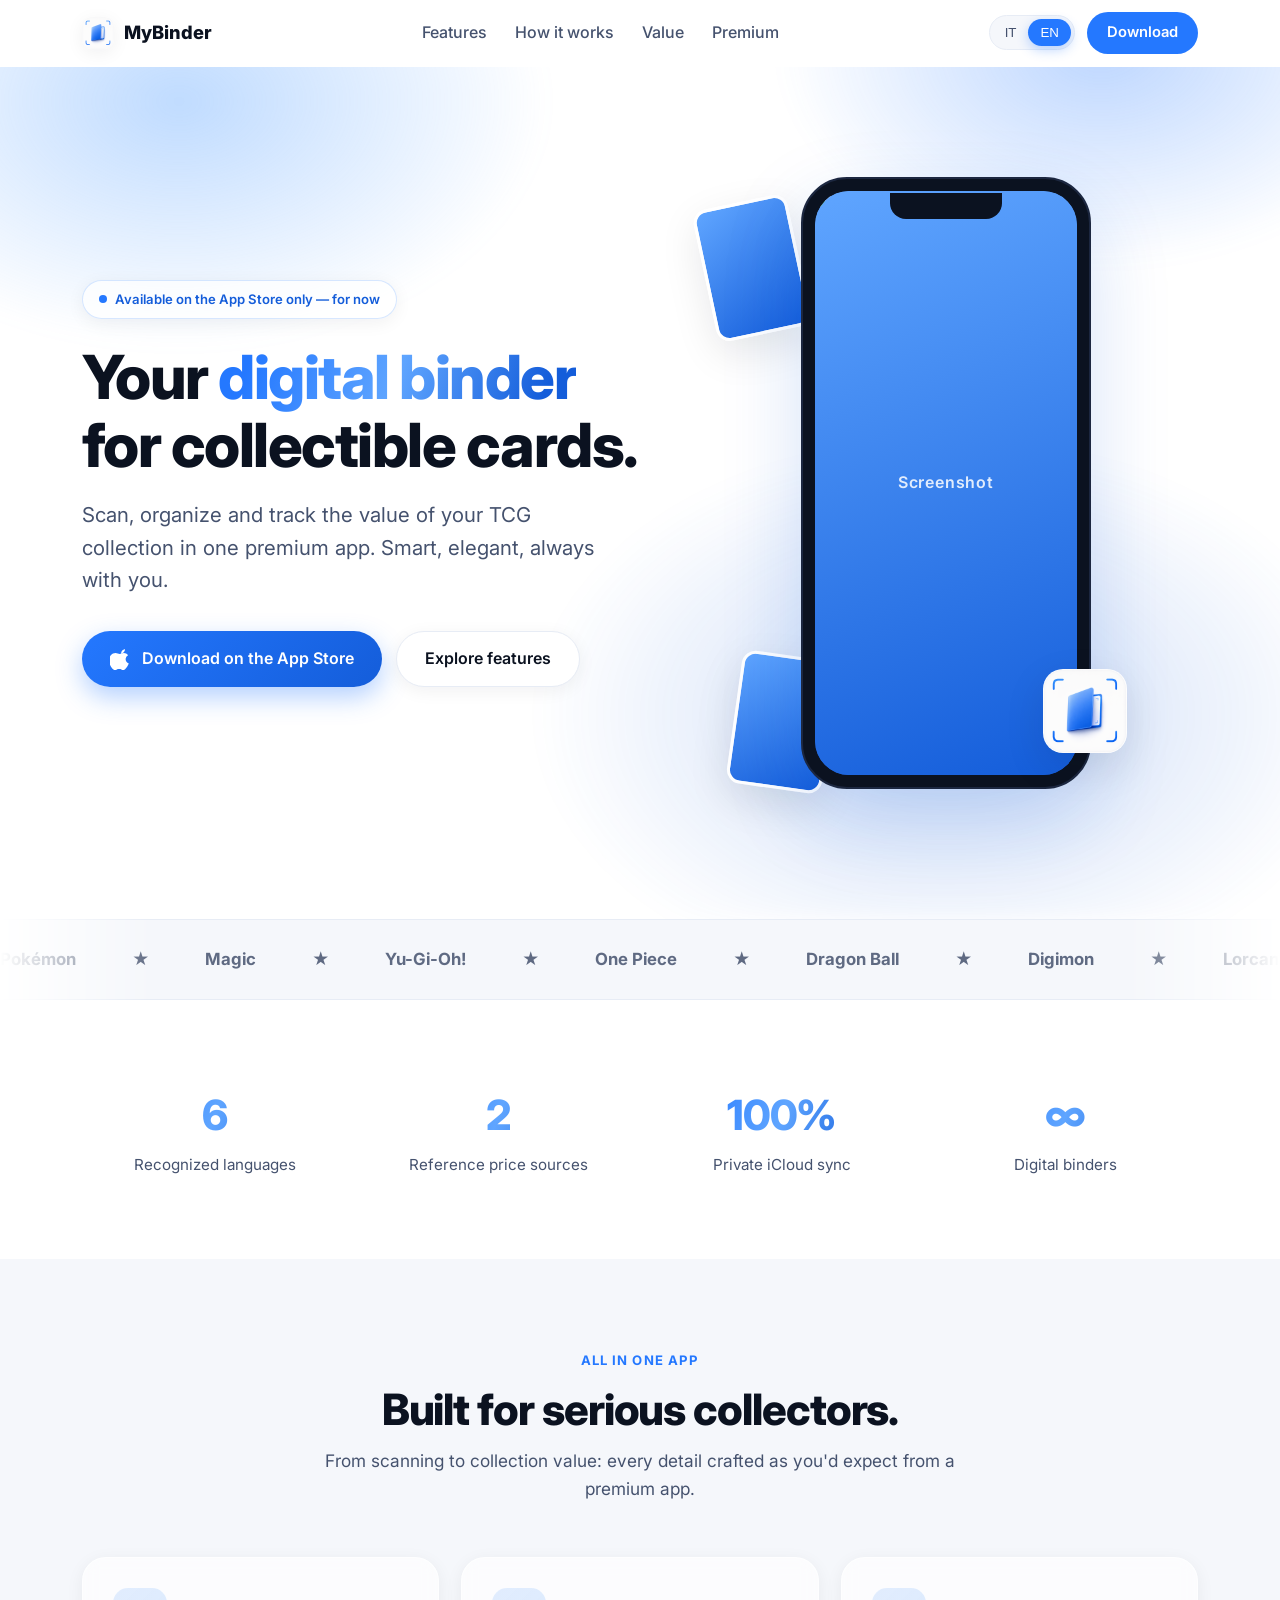
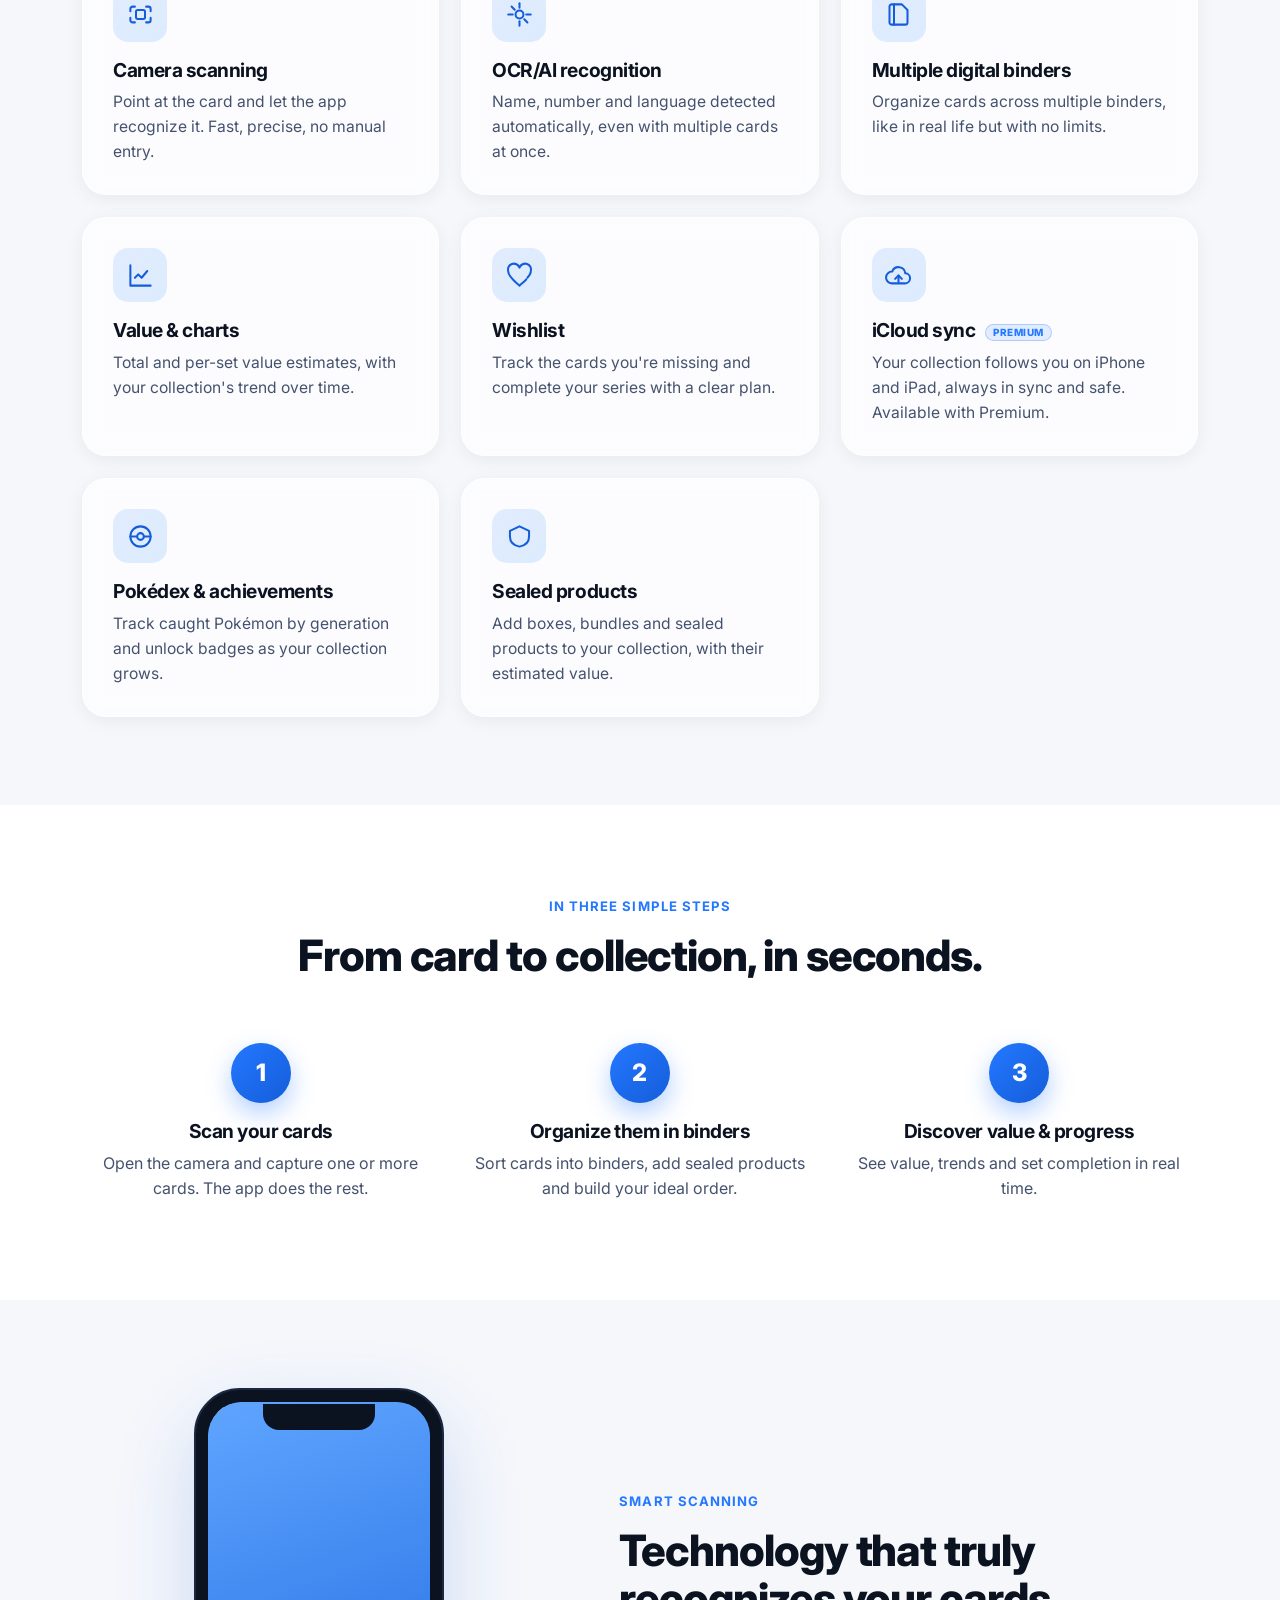
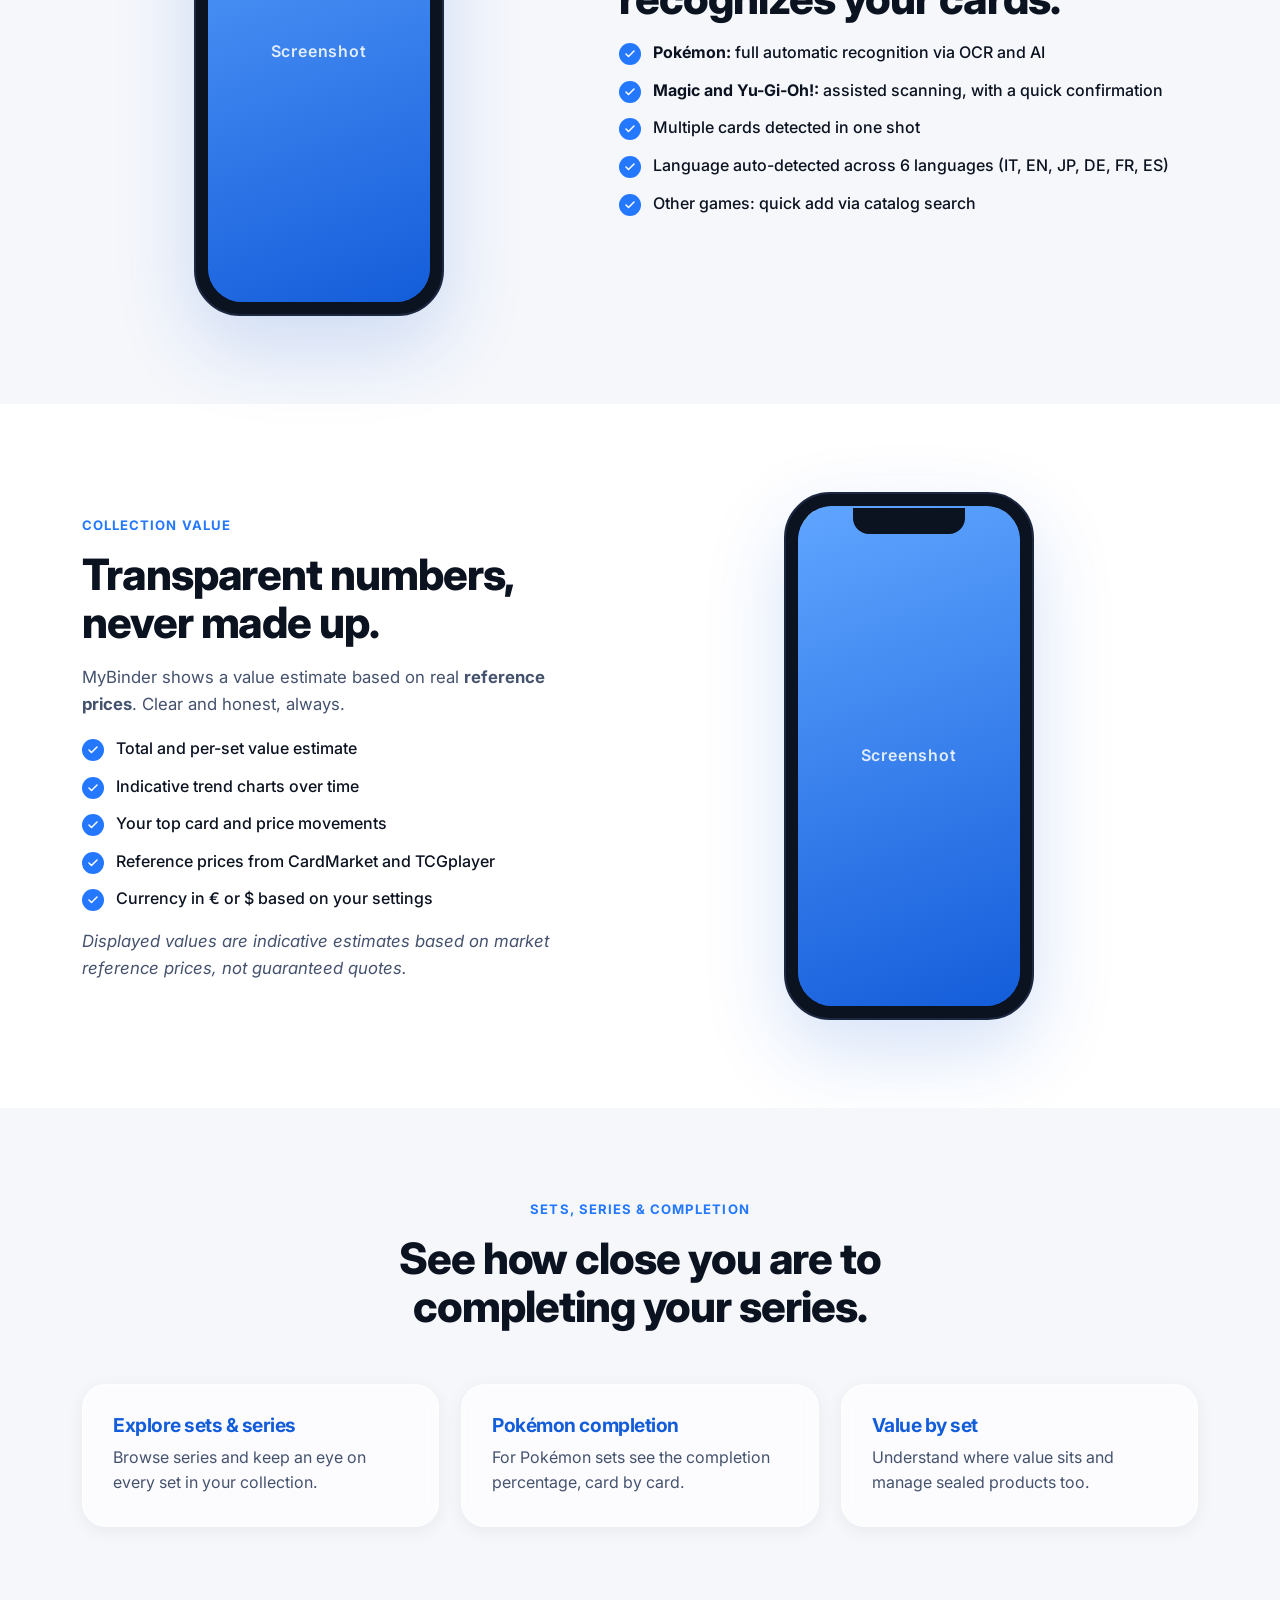
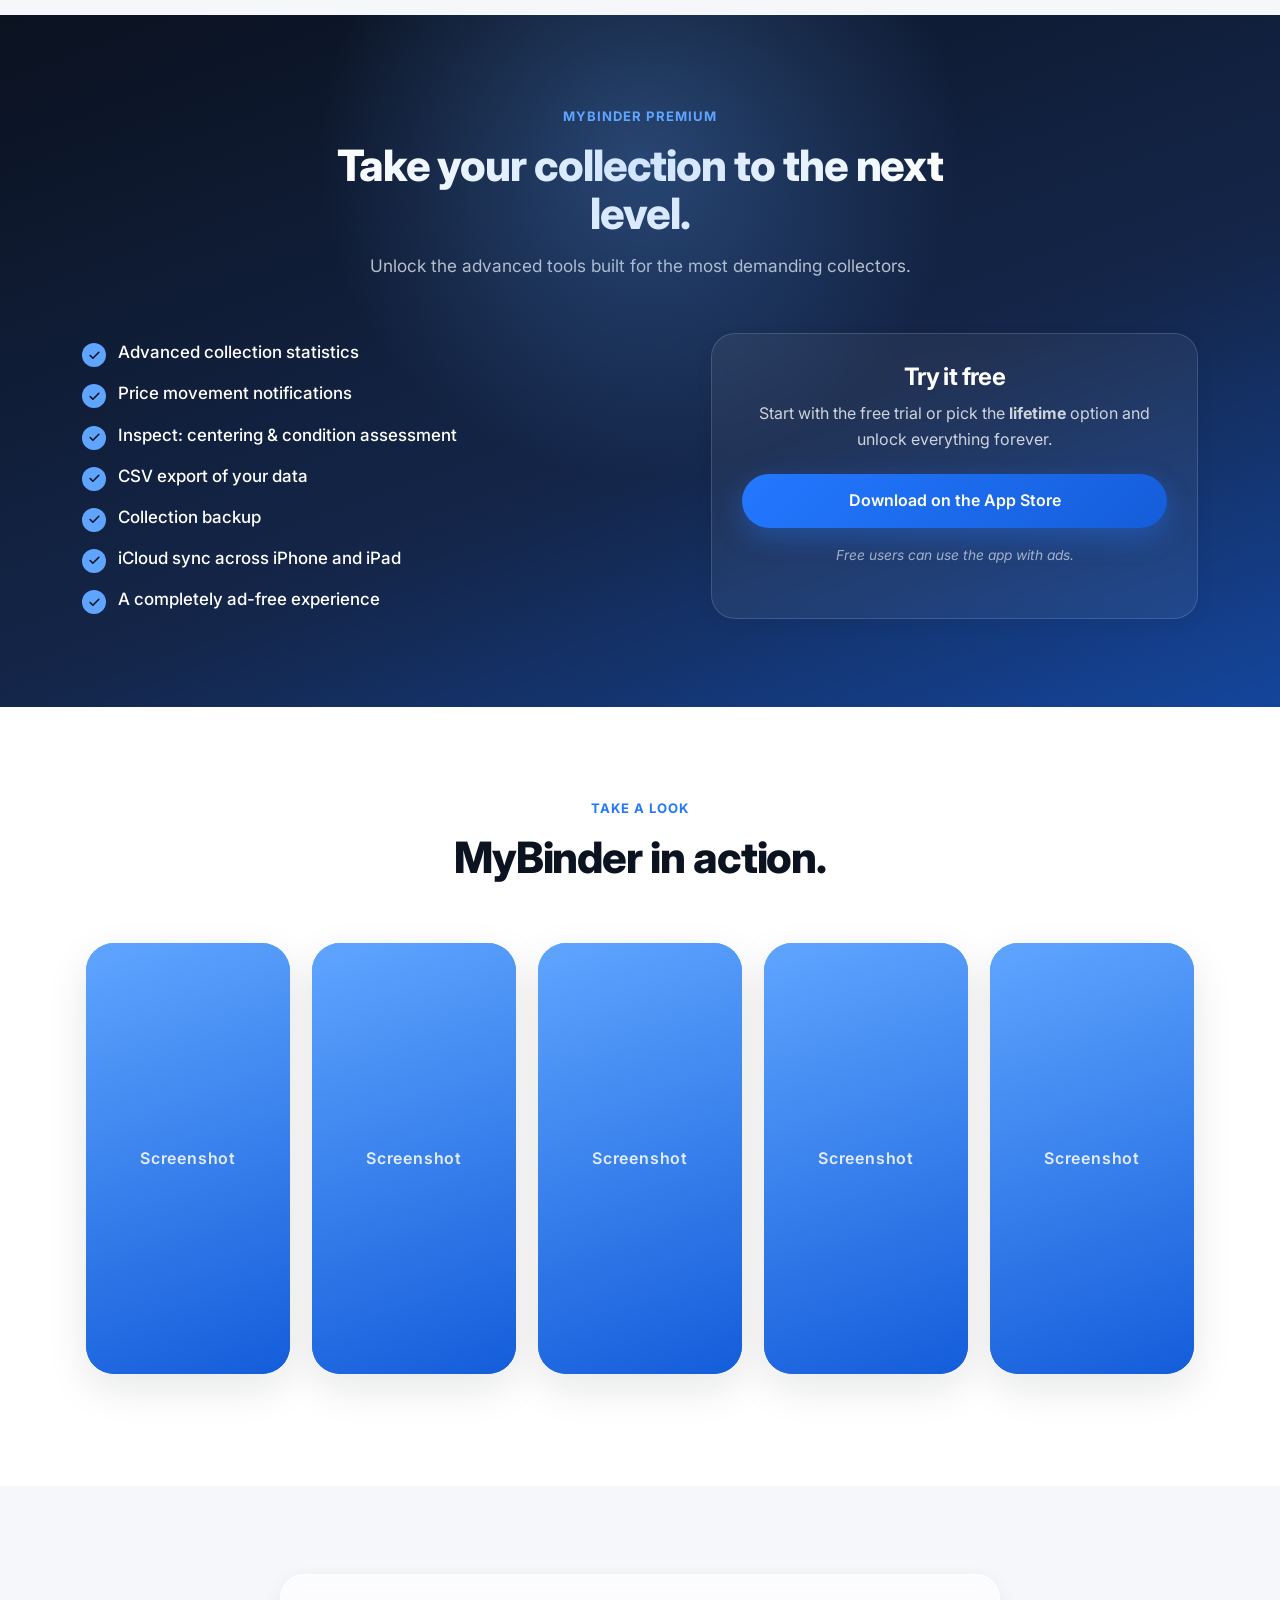
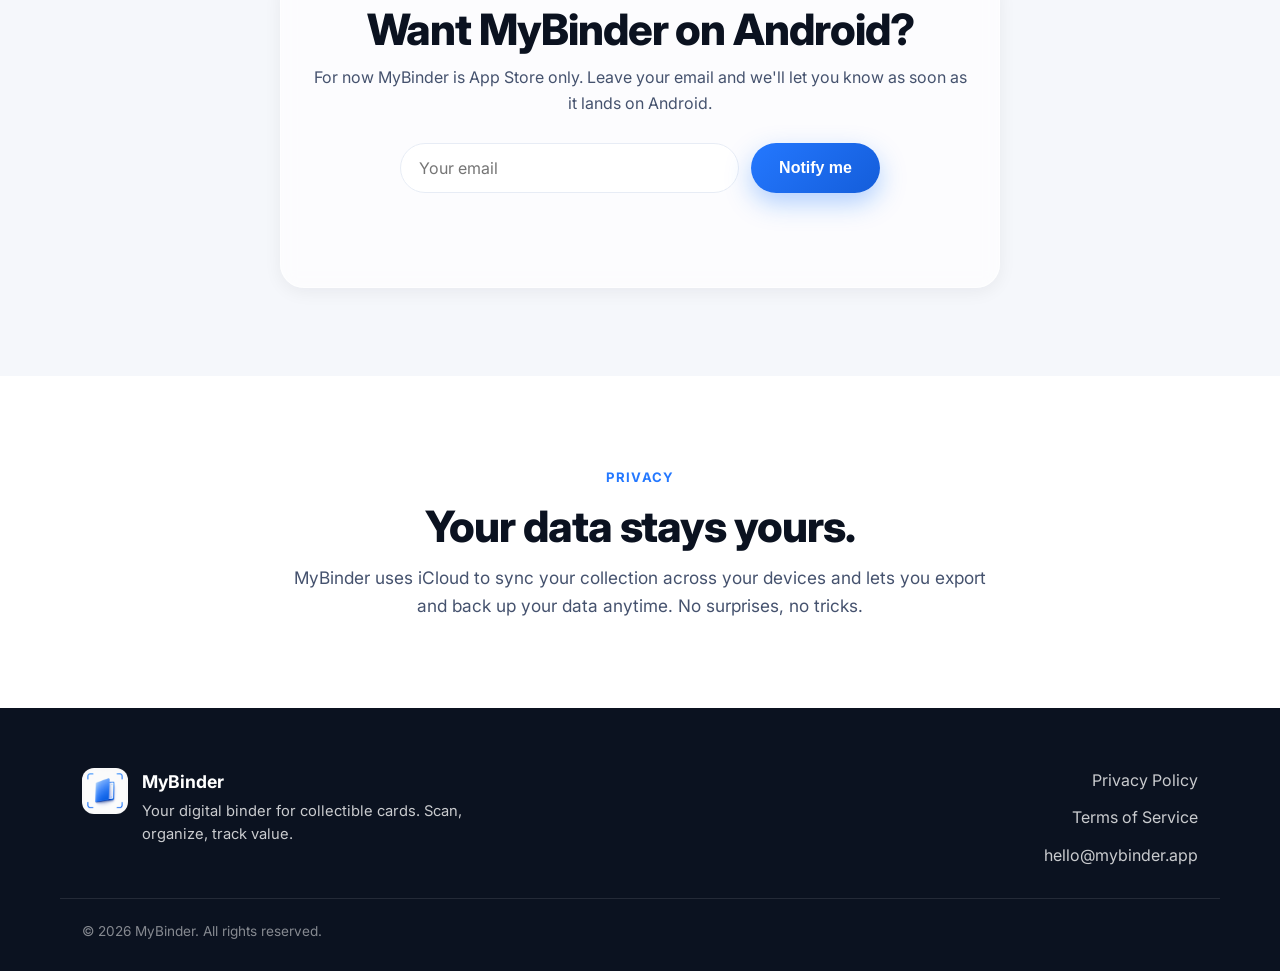
==== commit 4f27a287: "Add files via upload" ====
--- a/MyBinder-Site/index.html
+++ b/MyBinder-Site/index.html
@@ -116,24 +116,36 @@
       <div class="marquee__track">
         <span class="marquee__item">Pokémon</span>
         <span class="marquee__item">★</span>
-        <span class="marquee__item"><span data-lang="it">Carte collezionabili</span><span data-lang="en">Collectible cards</span></span>
-        <span class="marquee__item">★</span>
-        <span class="marquee__item">Multi-TCG</span>
+        <span class="marquee__item">Magic</span>
+        <span class="marquee__item">★</span>
+        <span class="marquee__item">Yu-Gi-Oh!</span>
+        <span class="marquee__item">★</span>
+        <span class="marquee__item">One Piece</span>
+        <span class="marquee__item">★</span>
+        <span class="marquee__item">Dragon Ball</span>
+        <span class="marquee__item">★</span>
+        <span class="marquee__item">Digimon</span>
+        <span class="marquee__item">★</span>
+        <span class="marquee__item">Lorcana</span>
         <span class="marquee__item">★</span>
         <span class="marquee__item"><span data-lang="it">Prodotti sigillati</span><span data-lang="en">Sealed products</span></span>
-        <span class="marquee__item">★</span>
-        <span class="marquee__item">iCloud</span>
         <span class="marquee__item">★</span>
         <!-- duplicato per loop continuo -->
         <span class="marquee__item">Pokémon</span>
         <span class="marquee__item">★</span>
-        <span class="marquee__item"><span data-lang="it">Carte collezionabili</span><span data-lang="en">Collectible cards</span></span>
-        <span class="marquee__item">★</span>
-        <span class="marquee__item">Multi-TCG</span>
+        <span class="marquee__item">Magic</span>
+        <span class="marquee__item">★</span>
+        <span class="marquee__item">Yu-Gi-Oh!</span>
+        <span class="marquee__item">★</span>
+        <span class="marquee__item">One Piece</span>
+        <span class="marquee__item">★</span>
+        <span class="marquee__item">Dragon Ball</span>
+        <span class="marquee__item">★</span>
+        <span class="marquee__item">Digimon</span>
+        <span class="marquee__item">★</span>
+        <span class="marquee__item">Lorcana</span>
         <span class="marquee__item">★</span>
         <span class="marquee__item"><span data-lang="it">Prodotti sigillati</span><span data-lang="en">Sealed products</span></span>
-        <span class="marquee__item">★</span>
-        <span class="marquee__item">iCloud</span>
         <span class="marquee__item">★</span>
       </div>
     </div>
@@ -143,7 +155,7 @@
       <div class="container">
         <div class="stats">
           <div class="stat reveal">
-            <div class="stat__num gradient-text" data-count="3" data-suffix="">3</div>
+            <div class="stat__num gradient-text" data-count="6" data-suffix="">6</div>
             <div class="stat__label"><span data-lang="it">Lingue riconosciute</span><span data-lang="en">Recognized languages</span></div>
           </div>
           <div class="stat reveal" data-delay="1">
@@ -204,8 +216,20 @@
 
           <article class="card feature reveal" data-delay="2">
             <div class="feature__icon"><svg viewBox="0 0 24 24" fill="none" stroke="currentColor" stroke-width="1.8" stroke-linecap="round" stroke-linejoin="round"><path d="M17.5 19a4.5 4.5 0 0 0 .5-9 6 6 0 0 0-11.6-1.5A4 4 0 0 0 6 19z"/><path d="M12 12v6"/><path d="m9 15 3-3 3 3"/></svg></div>
-            <h3><span data-lang="it">Sincronizzazione iCloud</span><span data-lang="en">iCloud sync</span></h3>
-            <p><span data-lang="it">La tua collezione ti segue su iPhone e iPad, sempre allineata e al sicuro.</span><span data-lang="en">Your collection follows you on iPhone and iPad, always in sync and safe.</span></p>
+            <h3><span data-lang="it">Sincronizzazione iCloud</span><span data-lang="en">iCloud sync</span> <span class="tag-premium">Premium</span></h3>
+            <p><span data-lang="it">La tua collezione ti segue su iPhone e iPad, sempre allineata e al sicuro. Disponibile con Premium.</span><span data-lang="en">Your collection follows you on iPhone and iPad, always in sync and safe. Available with Premium.</span></p>
+          </article>
+
+          <article class="card feature reveal">
+            <div class="feature__icon"><svg viewBox="0 0 24 24" fill="none" stroke="currentColor" stroke-width="1.8" stroke-linecap="round" stroke-linejoin="round"><circle cx="12" cy="12" r="9"/><circle cx="12" cy="12" r="3"/><path d="M3 12h6"/><path d="M15 12h6"/></svg></div>
+            <h3><span data-lang="it">Pokédex e obiettivi</span><span data-lang="en">Pokédex & achievements</span></h3>
+            <p><span data-lang="it">Tieni traccia dei Pokémon catturati per generazione e sblocca emblemi man mano che cresci.</span><span data-lang="en">Track caught Pokémon by generation and unlock badges as your collection grows.</span></p>
+          </article>
+
+          <article class="card feature reveal" data-delay="1">
+            <div class="feature__icon"><svg viewBox="0 0 24 24" fill="none" stroke="currentColor" stroke-width="1.8" stroke-linecap="round" stroke-linejoin="round"><path d="M3.5 7 12 3l8.5 4v5c0 5-3.6 8-8.5 9-4.9-1-8.5-4-8.5-9z"/></svg></div>
+            <h3><span data-lang="it">Prodotti sigillati</span><span data-lang="en">Sealed products</span></h3>
+            <p><span data-lang="it">Aggiungi box, bundle e prodotti sigillati alla collezione, con il loro valore stimato.</span><span data-lang="en">Add boxes, bundles and sealed products to your collection, with their estimated value.</span></p>
           </article>
         </div>
       </div>
@@ -252,10 +276,11 @@
           <span class="eyebrow"><span data-lang="it">Scansione intelligente</span><span data-lang="en">Smart scanning</span></span>
           <h2><span data-lang="it">Una tecnologia che riconosce davvero le tue carte.</span><span data-lang="en">Technology that truly recognizes your cards.</span></h2>
           <ul class="ticks">
-            <li><span data-lang="it">Riconoscimento automatico tramite OCR e AI</span><span data-lang="en">Automatic recognition via OCR and AI</span></li>
+            <li><span data-lang="it"><strong>Pokémon:</strong> riconoscimento automatico completo via OCR e AI</span><span data-lang="en"><strong>Pokémon:</strong> full automatic recognition via OCR and AI</span></li>
+            <li><span data-lang="it"><strong>Magic e Yu-Gi-Oh!:</strong> scansione assistita, con una rapida conferma</span><span data-lang="en"><strong>Magic and Yu-Gi-Oh!:</strong> assisted scanning, with a quick confirmation</span></li>
             <li><span data-lang="it">Più carte rilevate nella stessa inquadratura</span><span data-lang="en">Multiple cards detected in one shot</span></li>
-            <li><span data-lang="it">Lingua individuata in automatico: italiano, inglese, giapponese</span><span data-lang="en">Language auto-detected: Italian, English, Japanese</span></li>
-            <li><span data-lang="it">Supporto multi-gioco: nata per Pokémon, aperta a più giochi di carte</span><span data-lang="en">Multi-game support: born for Pokémon, open to more card games</span></li>
+            <li><span data-lang="it">Lingua individuata in automatico in 6 lingue (IT, EN, JP, DE, FR, ES)</span><span data-lang="en">Language auto-detected across 6 languages (IT, EN, JP, DE, FR, ES)</span></li>
+            <li><span data-lang="it">Altri giochi: aggiunta rapida tramite ricerca a catalogo</span><span data-lang="en">Other games: quick add via catalog search</span></li>
           </ul>
         </div>
       </div>
@@ -332,6 +357,7 @@
             <li><span data-lang="it">Inspect: valutazione di centratura e condizione</span><span data-lang="en">Inspect: centering & condition assessment</span></li>
             <li><span data-lang="it">Export CSV dei tuoi dati</span><span data-lang="en">CSV export of your data</span></li>
             <li><span data-lang="it">Backup della collezione</span><span data-lang="en">Collection backup</span></li>
+            <li><span data-lang="it">Sincronizzazione iCloud tra iPhone e iPad</span><span data-lang="en">iCloud sync across iPhone and iPad</span></li>
             <li><span data-lang="it">Esperienza completamente senza pubblicità</span><span data-lang="en">A completely ad-free experience</span></li>
           </ul>
           <div class="premium__cta card reveal" data-delay="1">
--- a/MyBinder-Site/styles/style.css
+++ b/MyBinder-Site/styles/style.css
@@ -73,6 +73,19 @@
   color: var(--blue); margin-bottom: 14px;
 }
 .eyebrow--light { color: var(--blue-hi); }
+
+/* Small "Premium" pill used inline next to a feature title */
+.tag-premium {
+  display: inline-block;
+  vertical-align: middle;
+  font-size: 0.62rem; font-weight: 800;
+  letter-spacing: 0.06em; text-transform: uppercase;
+  color: var(--blue);
+  background: rgba(36,120,255,0.12);
+  border: 1px solid rgba(36,120,255,0.28);
+  padding: 2px 7px; border-radius: 999px;
+  margin-left: 6px;
+}
 
 /* ---------- Scroll progress bar ---------- */
 .progress {
@@ -476,3 +489,57 @@
   .btn--appstore::after, .hero__badge .dot { animation: none; }
   html { scroll-behavior: auto; }
 }
+
+/* ===================================================================
+   Mobile polish (iPhone) — densità, CTA tap-friendly, scaling visual
+   =================================================================== */
+
+/* Niente flash blu di iOS al tocco di link/bottoni */
+a, button { -webkit-tap-highlight-color: transparent; }
+
+/* Safe-area: rispetta notch/Dynamic Island, soprattutto in landscape */
+@supports (padding: max(0px)) {
+  .container {
+    padding-left: max(var(--gutter), env(safe-area-inset-left));
+    padding-right: max(var(--gutter), env(safe-area-inset-right));
+  }
+  .legal { padding-left: max(var(--gutter), env(safe-area-inset-left));
+           padding-right: max(var(--gutter), env(safe-area-inset-right)); }
+}
+
+@media (max-width: 600px) {
+  :root { --gutter: 18px; }
+
+  /* Hero: meno aria verticale, CTA a tutta larghezza per il pollice */
+  .hero { padding: 54px 0 60px; }
+  .hero__inner { gap: 40px; }
+  .hero__subtitle { margin-bottom: 28px; }
+  .hero__cta { flex-direction: column; align-items: stretch; gap: 12px; }
+  .hero__cta .btn { width: 100%; }
+
+  /* Sezioni più compatte */
+  .section { padding: 60px 0; }
+  .section__head { margin-bottom: 38px; }
+  .section__head p { font-size: 1rem; }
+
+  /* Componenti */
+  .card { padding: 24px; }
+  .grid { gap: 16px; }
+  .stat { padding: 18px 10px; }
+  .split { gap: 34px; }
+  .premium__cta { padding: 26px; }
+  .footer { padding: 48px 0 24px; }
+
+  /* Waitlist: input + bottone impilati a piena larghezza */
+  .waitlist__form { flex-direction: column; }
+  .waitlist__form .btn { width: 100%; }
+}
+
+/* iPhone stretti (SE / mini): scala il mockup e le card decorative */
+@media (max-width: 380px) {
+  .phone { width: 248px; }
+  .phone--sm { width: 214px; }
+  .hero__appicon { width: 66px; height: 66px; right: 6%; bottom: 4%; }
+  .floatcard { width: 76px; height: 106px; }
+  .hero__title { font-size: clamp(2rem, 8vw, 2.6rem); }
+}
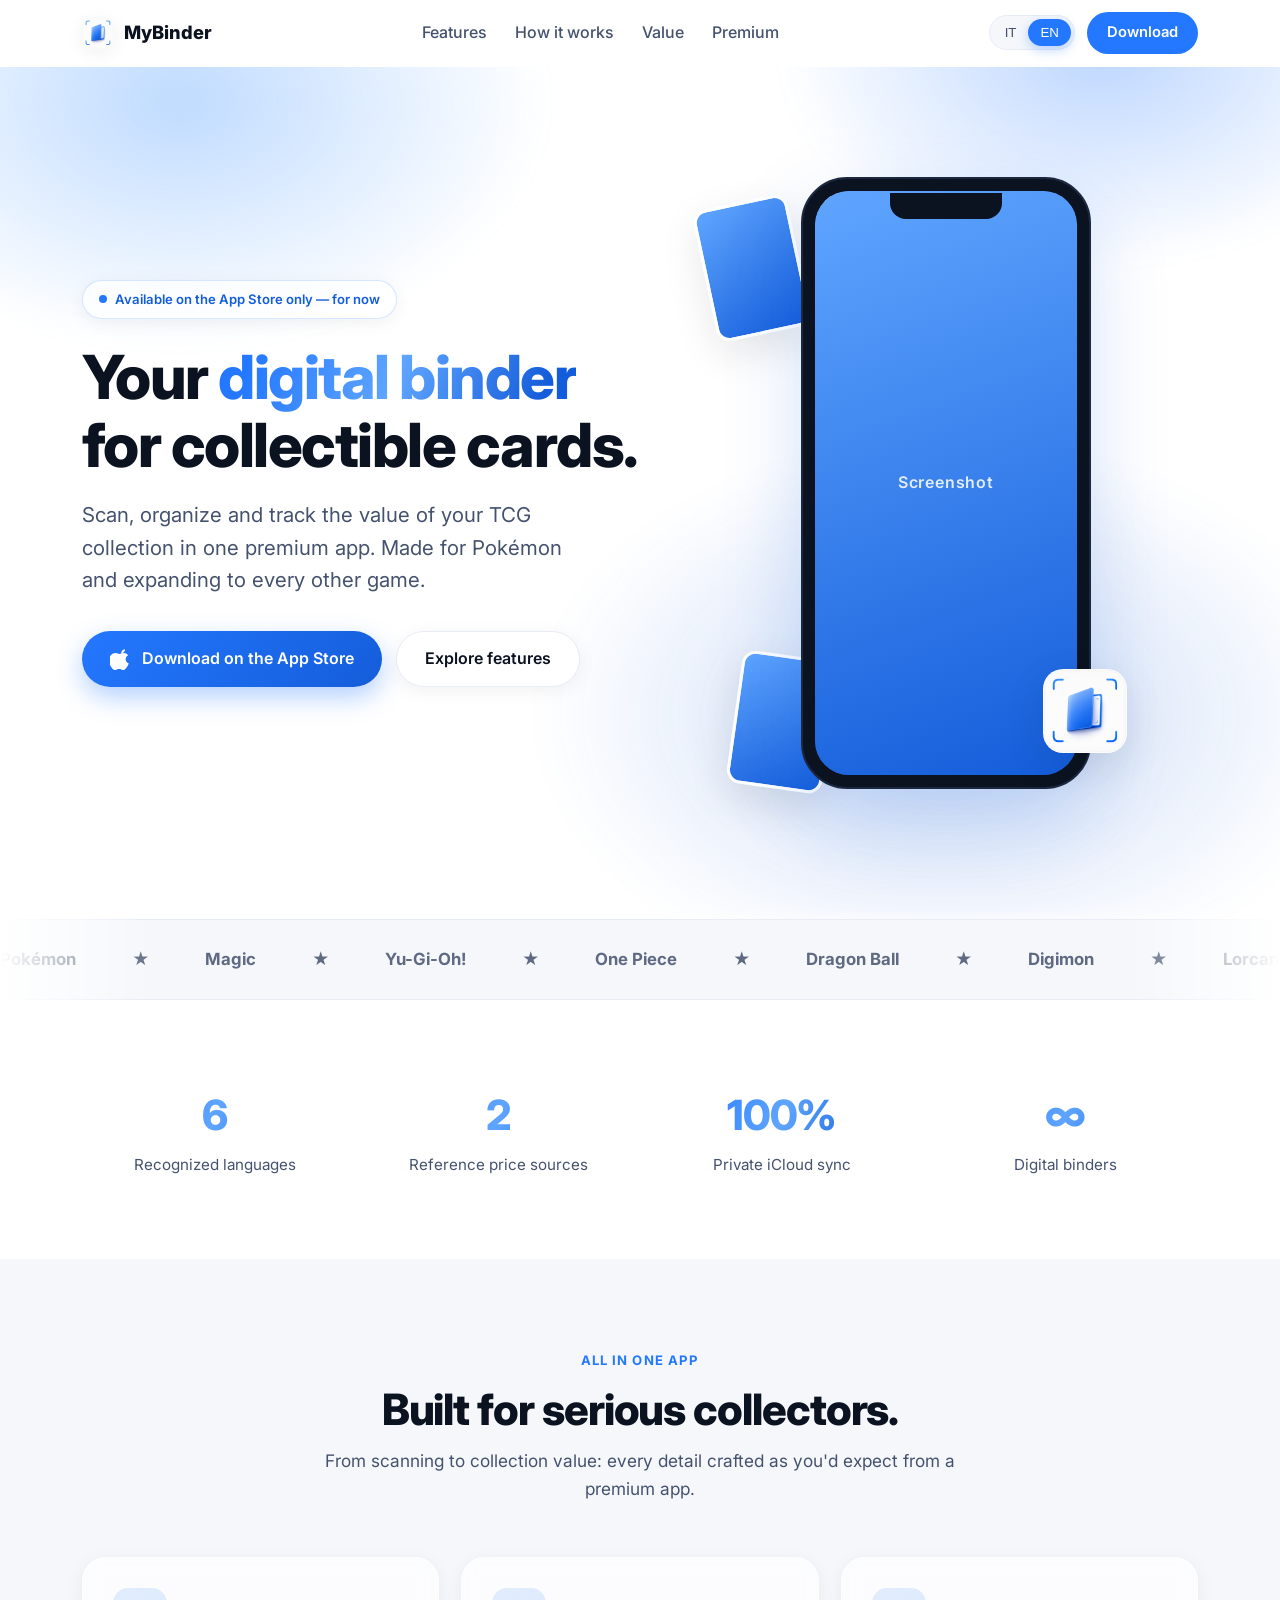
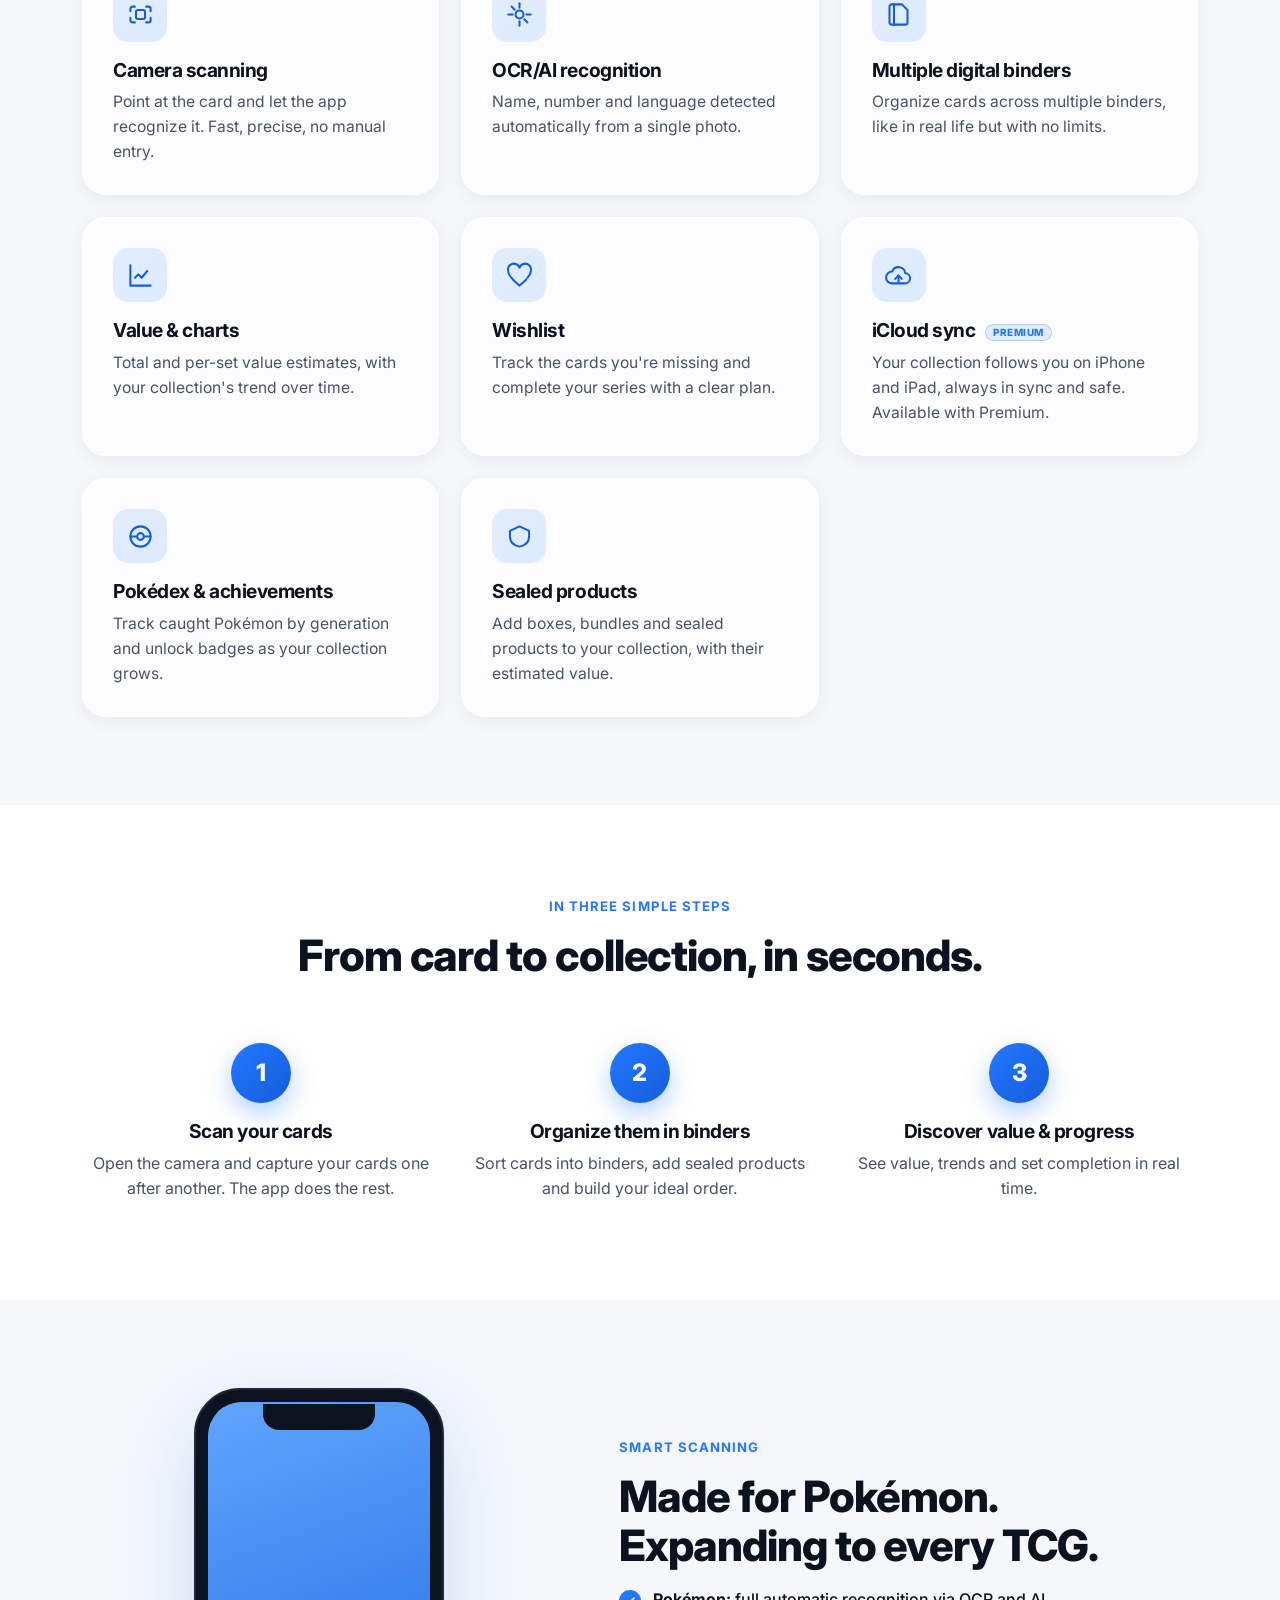
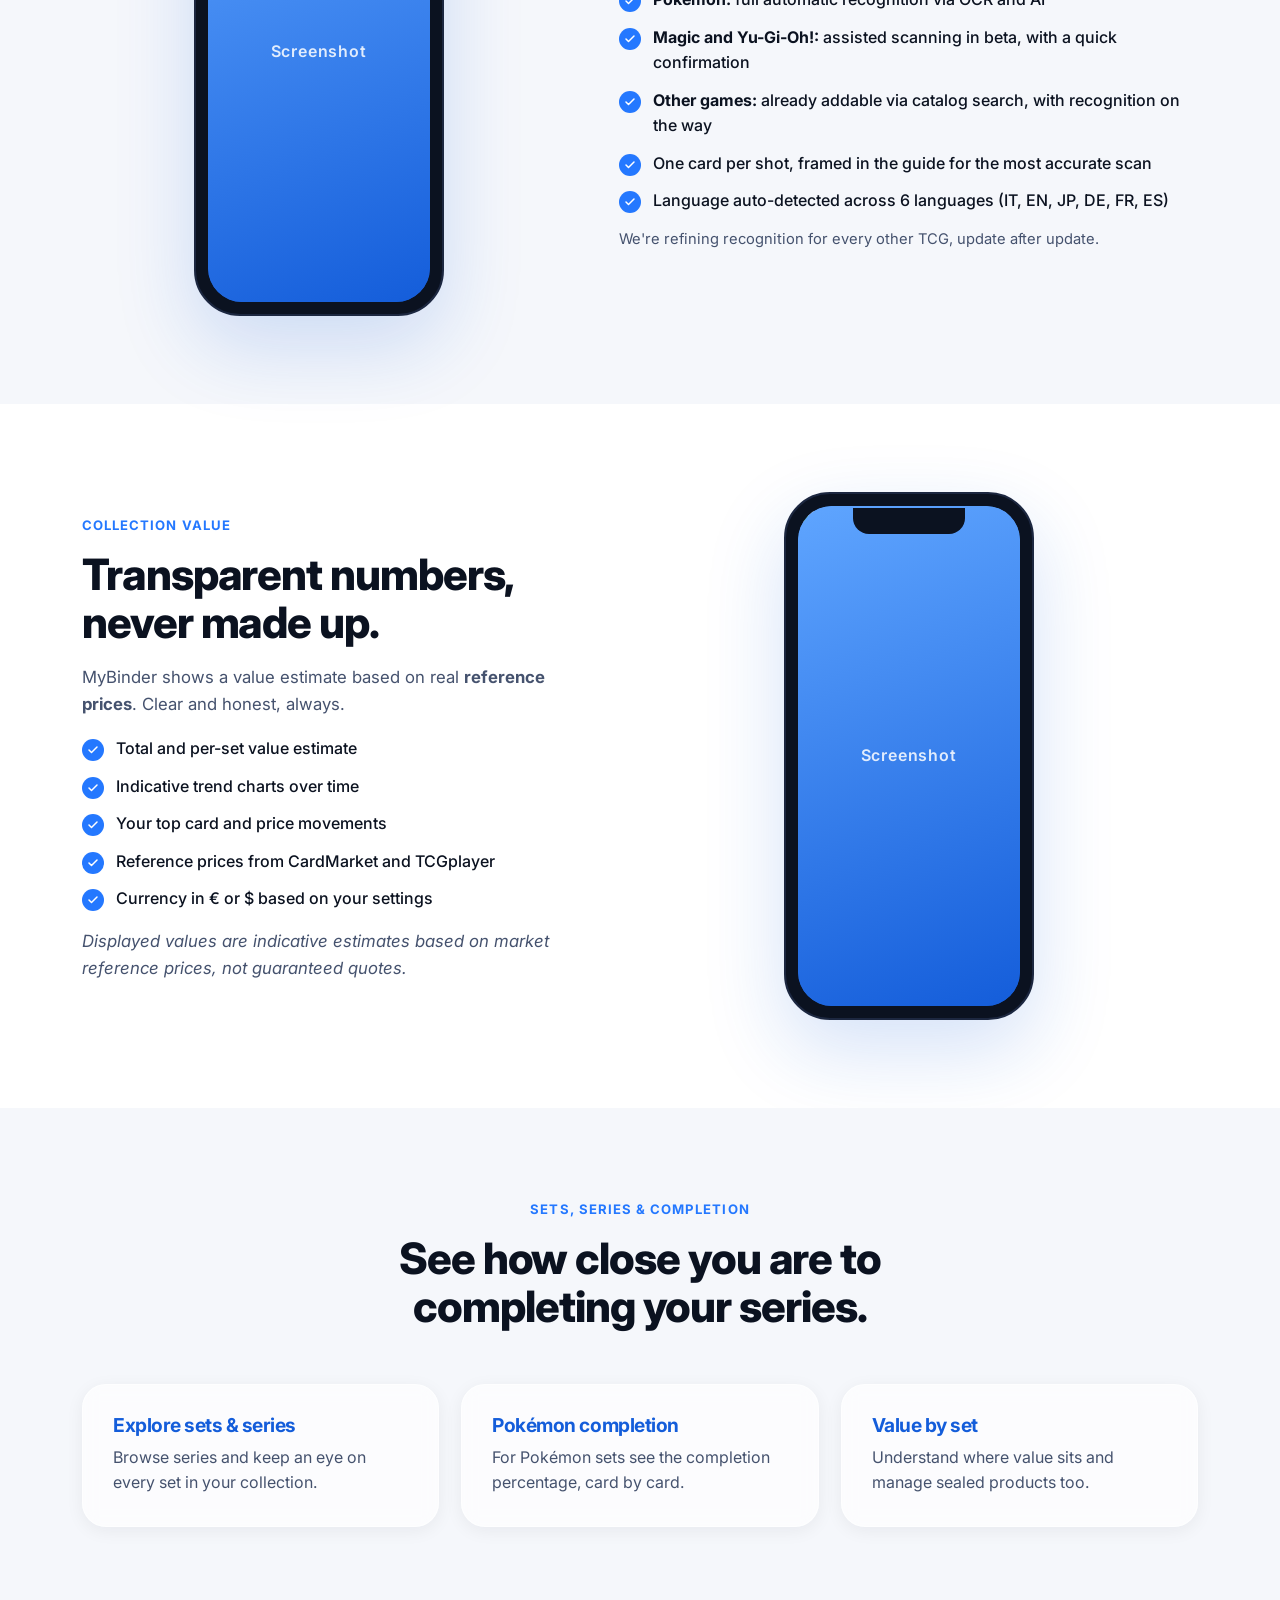
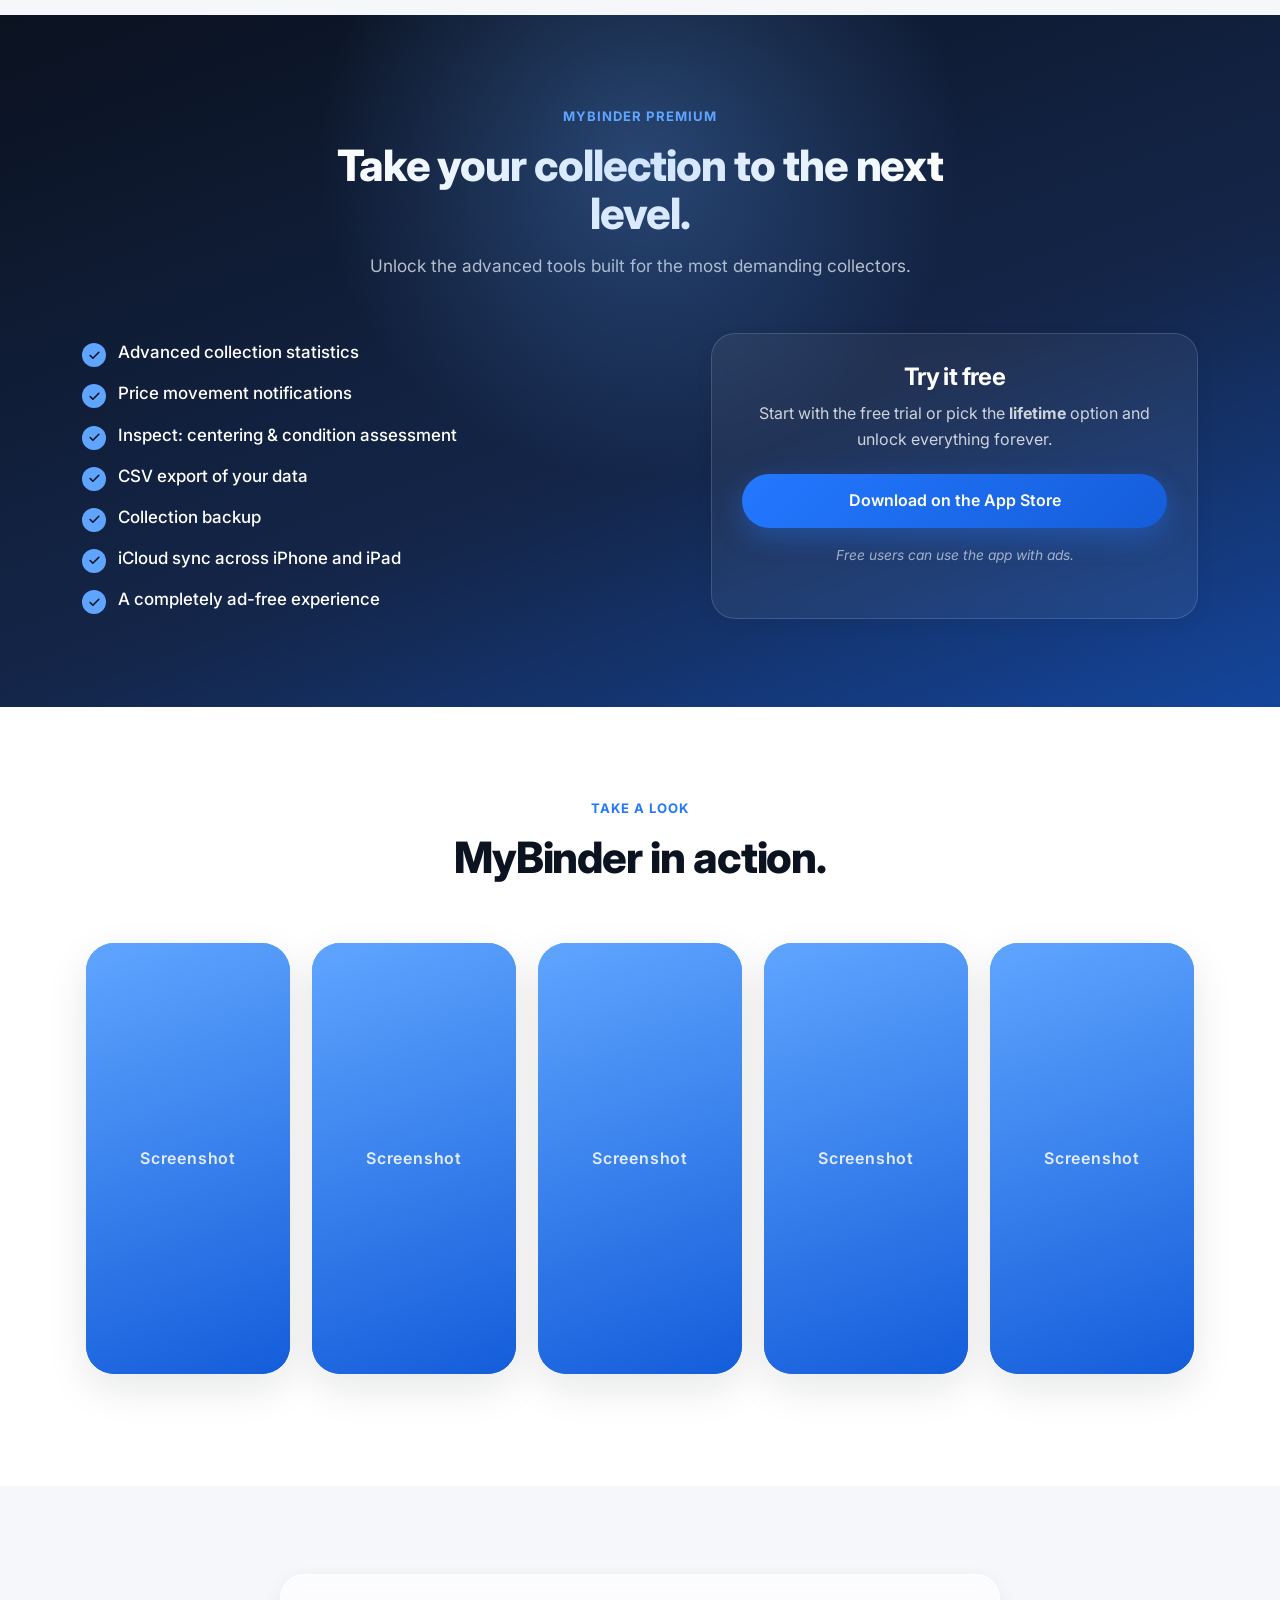
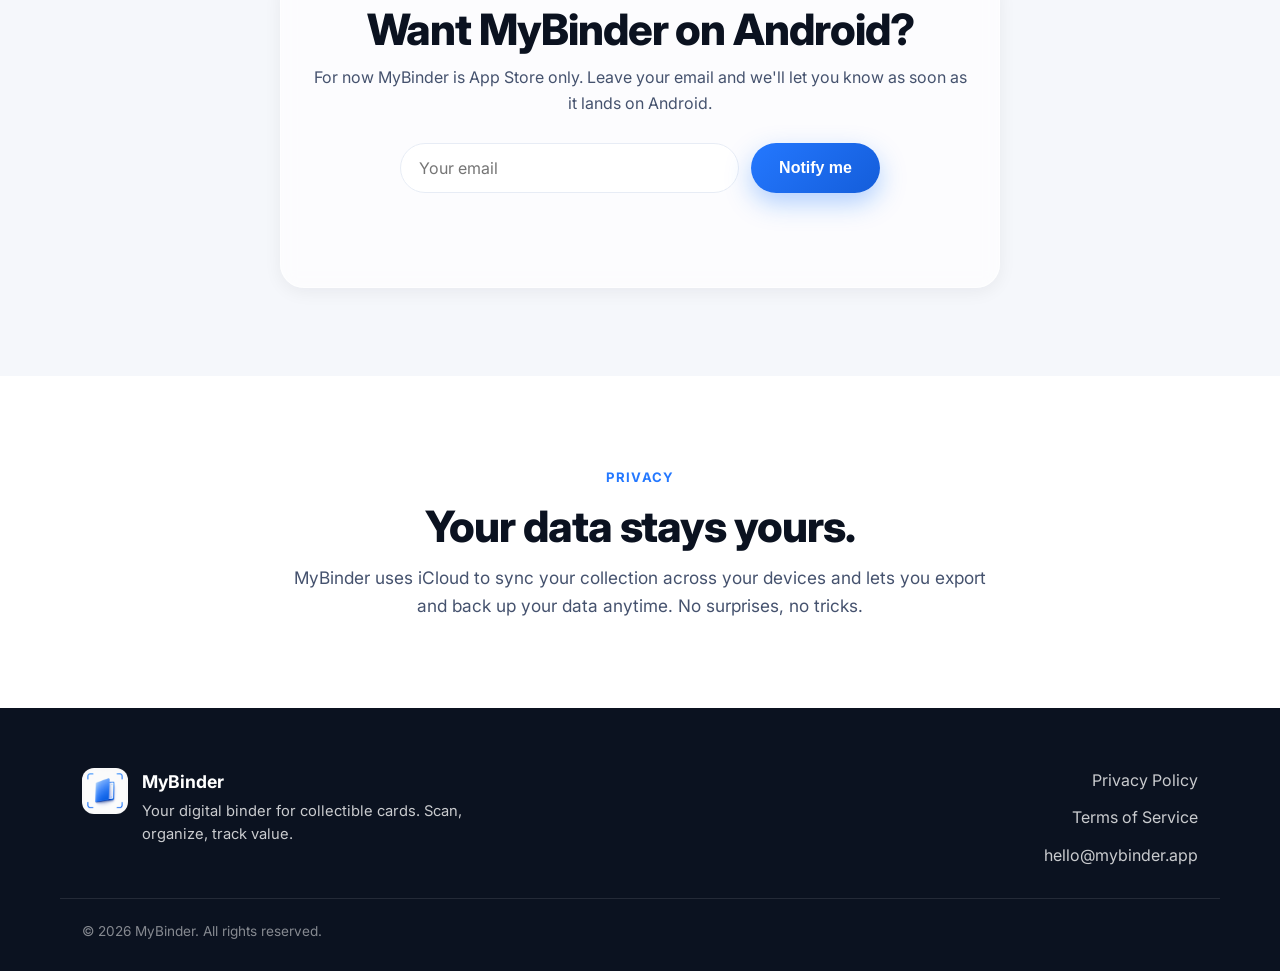
==== commit d1690c98: "Add files via upload" ====
--- a/MyBinder-Site/index.html
+++ b/MyBinder-Site/index.html
@@ -84,8 +84,8 @@
             <span data-lang="en">Your <span class="gradient-text">digital binder</span><br />for collectible cards.</span>
           </h1>
           <p class="hero__subtitle">
-            <span data-lang="it">Scansiona, organizza e monitora il valore della tua collezione TCG in un'unica app premium. Intelligente, elegante, sempre con te.</span>
-            <span data-lang="en">Scan, organize and track the value of your TCG collection in one premium app. Smart, elegant, always with you.</span>
+            <span data-lang="it">Scansiona, organizza e monitora il valore della tua collezione TCG in un'unica app premium. Nata per Pokémon e in espansione su tutti gli altri giochi.</span>
+            <span data-lang="en">Scan, organize and track the value of your TCG collection in one premium app. Made for Pokémon and expanding to every other game.</span>
           </p>
           <div class="hero__cta">
             <a href="#" class="btn btn--appstore" data-appstore>
@@ -193,7 +193,7 @@
           <article class="card feature reveal" data-delay="1">
             <div class="feature__icon"><svg viewBox="0 0 24 24" fill="none" stroke="currentColor" stroke-width="1.8" stroke-linecap="round" stroke-linejoin="round"><path d="M12 2v4"/><path d="M12 18v4"/><path d="m4.93 4.93 2.83 2.83"/><path d="m16.24 16.24 2.83 2.83"/><path d="M2 12h4"/><path d="M18 12h4"/><circle cx="12" cy="12" r="3.5"/></svg></div>
             <h3><span data-lang="it">Riconoscimento OCR/AI</span><span data-lang="en">OCR/AI recognition</span></h3>
-            <p><span data-lang="it">Nome, numero e lingua individuati automaticamente, anche con più carte insieme.</span><span data-lang="en">Name, number and language detected automatically, even with multiple cards at once.</span></p>
+            <p><span data-lang="it">Nome, numero e lingua individuati automaticamente da una sola foto.</span><span data-lang="en">Name, number and language detected automatically from a single photo.</span></p>
           </article>
 
           <article class="card feature reveal" data-delay="2">
@@ -246,7 +246,7 @@
           <article class="step reveal">
             <span class="step__num">1</span>
             <h3><span data-lang="it">Scansiona le tue carte</span><span data-lang="en">Scan your cards</span></h3>
-            <p><span data-lang="it">Apri la fotocamera e cattura una o più carte. L'app fa il resto.</span><span data-lang="en">Open the camera and capture one or more cards. The app does the rest.</span></p>
+            <p><span data-lang="it">Apri la fotocamera e cattura le carte una dopo l'altra. L'app fa il resto.</span><span data-lang="en">Open the camera and capture your cards one after another. The app does the rest.</span></p>
           </article>
           <article class="step reveal" data-delay="1">
             <span class="step__num">2</span>
@@ -274,14 +274,18 @@
         </div>
         <div class="split__copy reveal" data-delay="1">
           <span class="eyebrow"><span data-lang="it">Scansione intelligente</span><span data-lang="en">Smart scanning</span></span>
-          <h2><span data-lang="it">Una tecnologia che riconosce davvero le tue carte.</span><span data-lang="en">Technology that truly recognizes your cards.</span></h2>
+          <h2><span data-lang="it">Nata per Pokémon. In espansione su tutti i TCG.</span><span data-lang="en">Made for Pokémon. Expanding to every TCG.</span></h2>
           <ul class="ticks">
             <li><span data-lang="it"><strong>Pokémon:</strong> riconoscimento automatico completo via OCR e AI</span><span data-lang="en"><strong>Pokémon:</strong> full automatic recognition via OCR and AI</span></li>
-            <li><span data-lang="it"><strong>Magic e Yu-Gi-Oh!:</strong> scansione assistita, con una rapida conferma</span><span data-lang="en"><strong>Magic and Yu-Gi-Oh!:</strong> assisted scanning, with a quick confirmation</span></li>
-            <li><span data-lang="it">Più carte rilevate nella stessa inquadratura</span><span data-lang="en">Multiple cards detected in one shot</span></li>
+            <li><span data-lang="it"><strong>Magic e Yu-Gi-Oh!:</strong> scansione assistita in beta, con una rapida conferma</span><span data-lang="en"><strong>Magic and Yu-Gi-Oh!:</strong> assisted scanning in beta, with a quick confirmation</span></li>
+            <li><span data-lang="it"><strong>Altri giochi:</strong> già aggiungibili tramite ricerca a catalogo, con riconoscimento in arrivo</span><span data-lang="en"><strong>Other games:</strong> already addable via catalog search, with recognition on the way</span></li>
+            <li><span data-lang="it">Una carta per scatto, inquadrata nel riquadro per lo scan più preciso</span><span data-lang="en">One card per shot, framed in the guide for the most accurate scan</span></li>
             <li><span data-lang="it">Lingua individuata in automatico in 6 lingue (IT, EN, JP, DE, FR, ES)</span><span data-lang="en">Language auto-detected across 6 languages (IT, EN, JP, DE, FR, ES)</span></li>
-            <li><span data-lang="it">Altri giochi: aggiunta rapida tramite ricerca a catalogo</span><span data-lang="en">Other games: quick add via catalog search</span></li>
           </ul>
+          <p style="margin-top:14px;font-size:.92rem;color:var(--ink-soft);">
+            <span data-lang="it">Stiamo perfezionando il riconoscimento per tutti gli altri TCG, aggiornamento dopo aggiornamento.</span>
+            <span data-lang="en">We're refining recognition for every other TCG, update after update.</span>
+          </p>
         </div>
       </div>
     </section>
--- a/MyBinder-Site/styles/style.css
+++ b/MyBinder-Site/styles/style.css
@@ -532,6 +532,9 @@
 
   /* Waitlist: input + bottone impilati a piena larghezza */
   .waitlist__form { flex-direction: column; }
+  /* In a column flex the `flex-basis: 220px` would size the HEIGHT, blowing the
+     email field up to a ~220px-tall box. Reset it to auto-height, full width. */
+  .waitlist__form input { flex: 0 0 auto; width: 100%; }
   .waitlist__form .btn { width: 100%; }
 }
 
